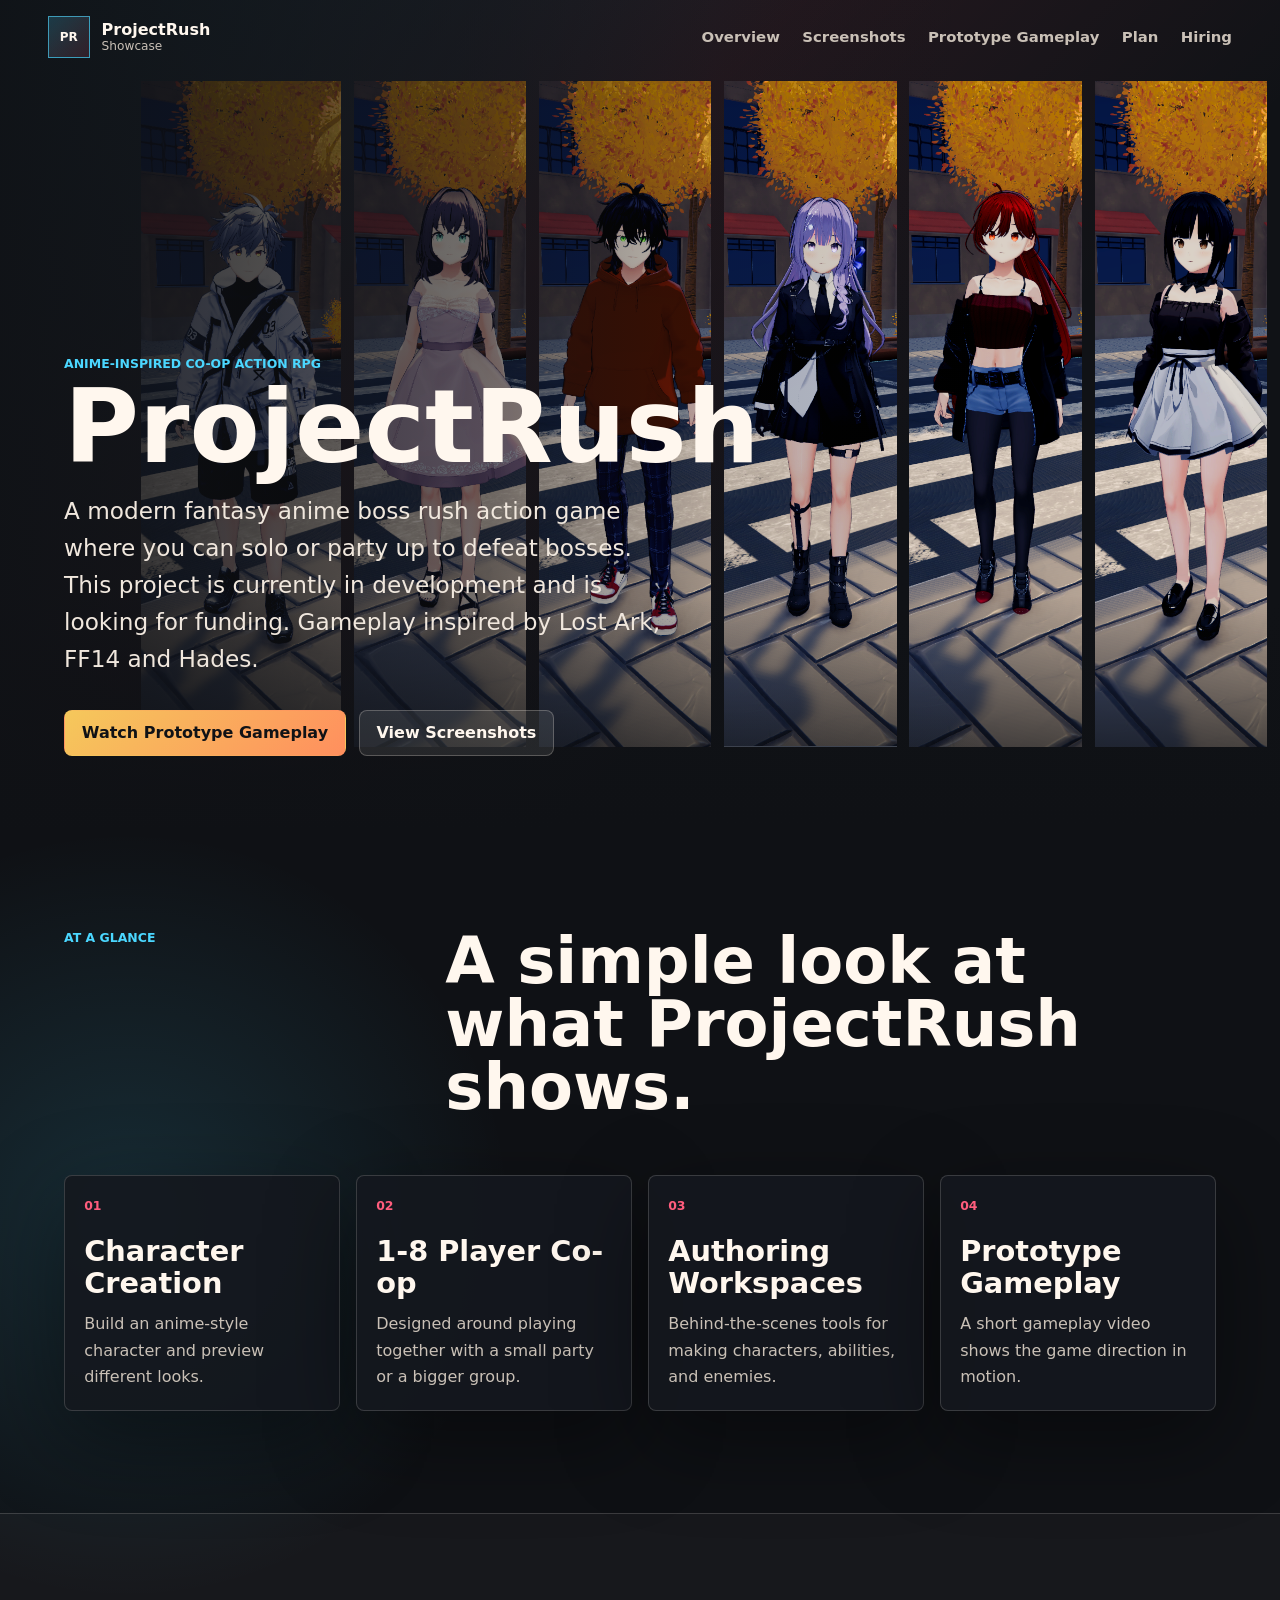
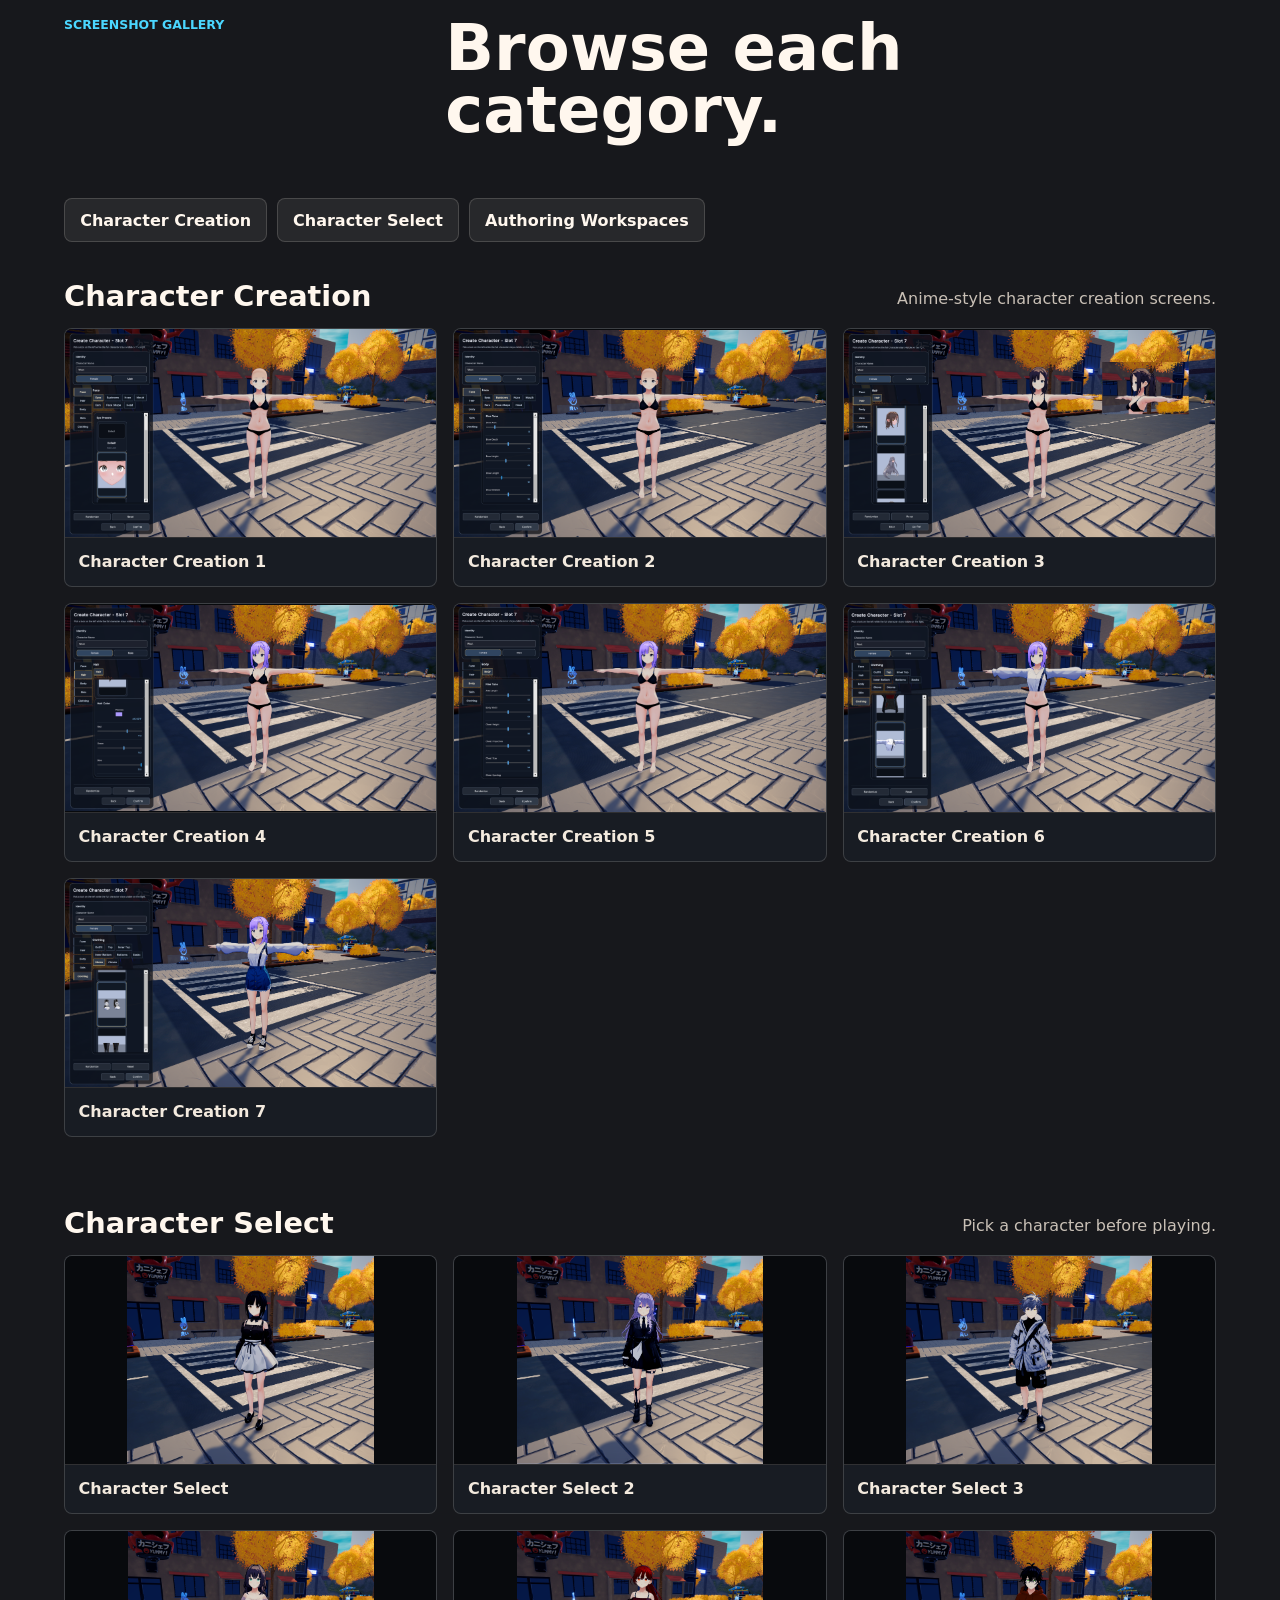
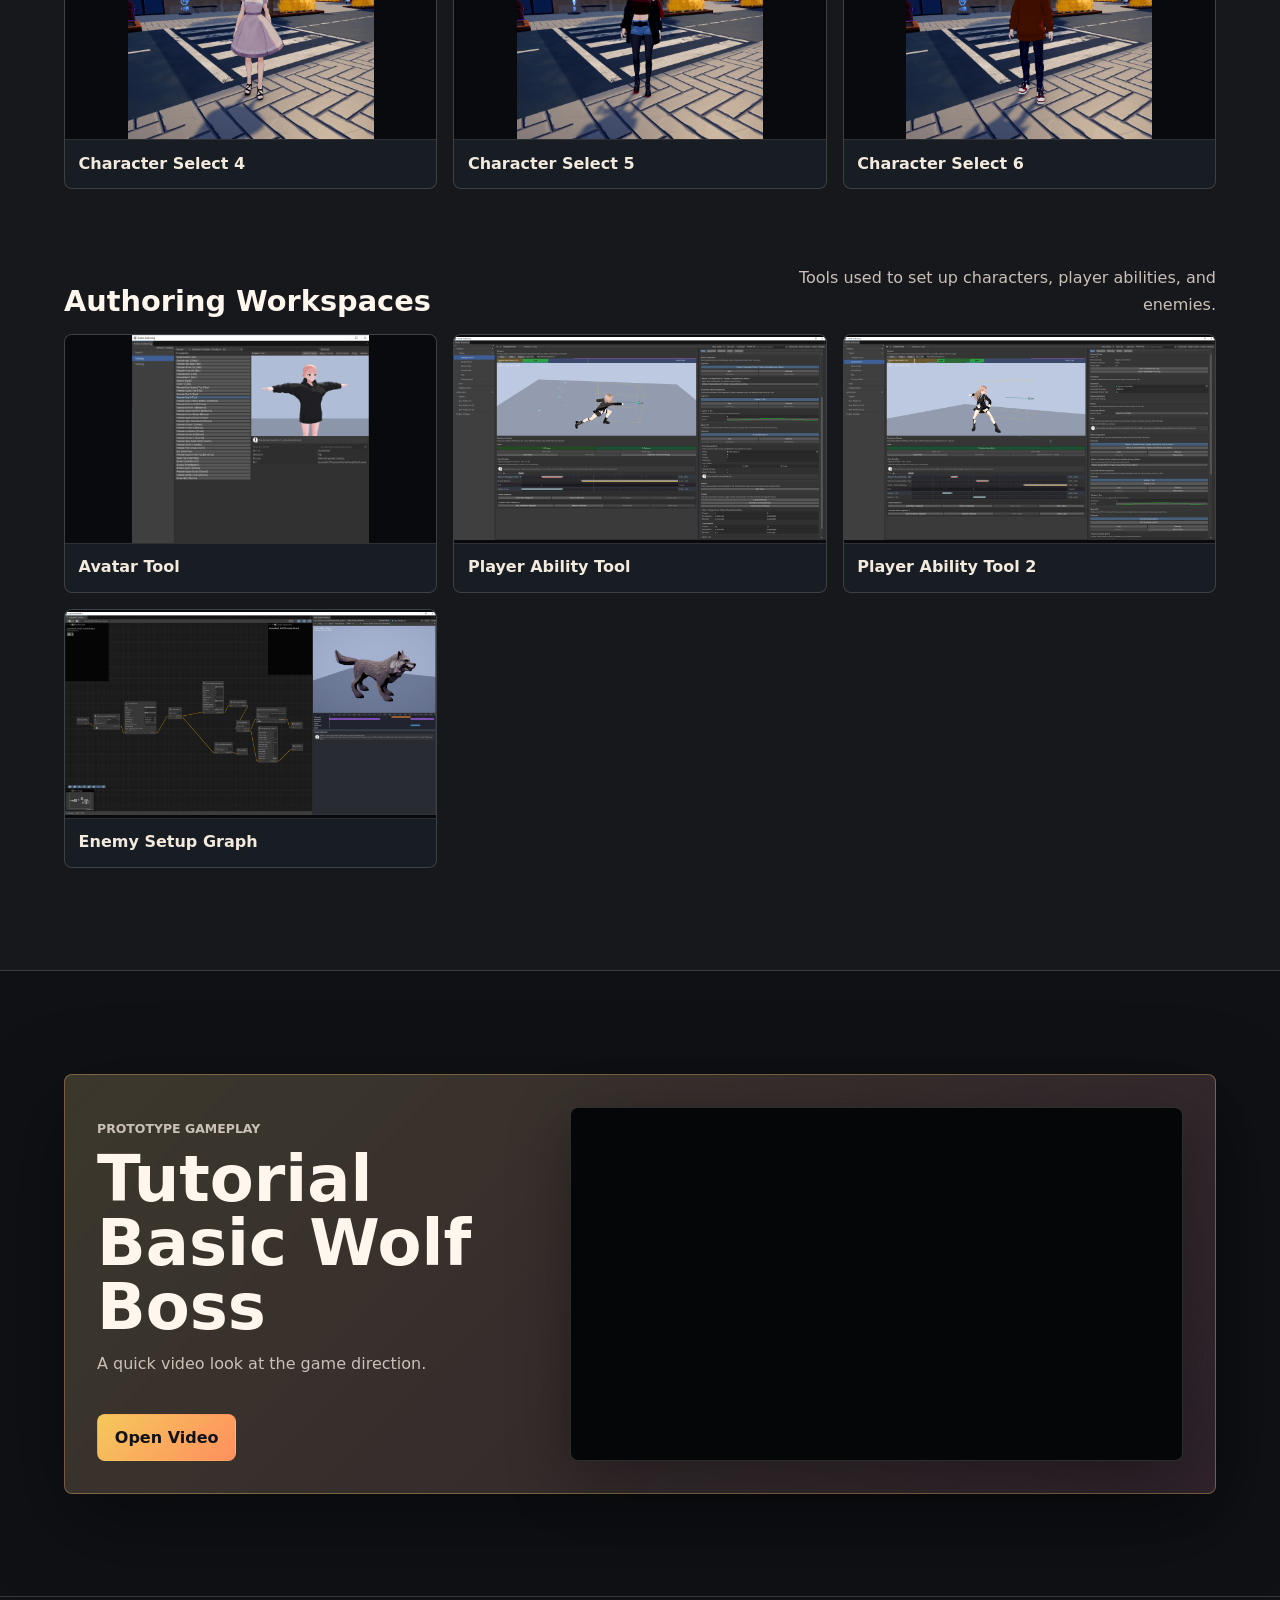
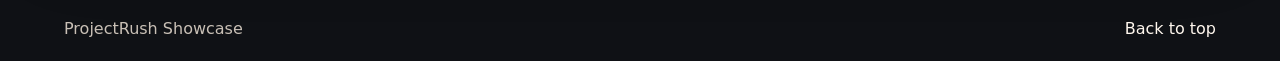
==== index.html @ 8f88a54d "Update index.html" ====
﻿<!doctype html>
<html lang="en">
  <head>
    <meta charset="utf-8">
    <meta name="viewport" content="width=device-width, initial-scale=1">
    <meta
      name="description"
      content="ProjectRush showcase with anime-inspired character creation, co-op play, authoring workspace screenshots, and prototype gameplay."
    >
    <title>ProjectRush Showcase</title>
    <link rel="stylesheet" href="styles.css">
  </head>
  <body>
    <header class="site-header" data-header>
      <a class="brand" href="#top" aria-label="ProjectRush home">
        <span class="brand-mark" aria-hidden="true">PR</span>
        <span>
          <strong>ProjectRush</strong>
          <small>Showcase</small>
        </span>
      </a>

      <nav class="site-nav" aria-label="Main navigation">
        <a href="#overview">Overview</a>
        <a href="#screenshots">Screenshots</a>
        <a href="#demo">Prototype Gameplay</a>
        <a href="plan.html">Plan</a>
        <a href="join.html">Hiring</a>
      </nav>
    </header>

    <main id="top">
      <section class="hero" aria-labelledby="hero-title">
        <div class="hero-lineup" aria-label="ProjectRush character select lineup">
          <img class="hero-character hero-character-primary" src="media/Character_Select1.png" alt="White jacket character">
          <img class="hero-character" src="media/Character_Select3.png" alt="Pink dress character">
          <img class="hero-character" src="media/Character_Select5.png" alt="Character lineup addition">
          <img class="hero-character" src="media/Character_Select0.png" alt="Black outfit character">
          <img class="hero-character" src="media/Character_Select4.png" alt="Red outfit character">
          <img class="hero-character" src="media/Character_Select.png" alt="School uniform character">
        </div>
        <div class="hero-shade" aria-hidden="true"></div>

        <div class="hero-content">
          <p class="eyebrow">Anime-inspired co-op action RPG</p>
          <h1 id="hero-title">ProjectRush</h1>
          <p class="hero-lede">
            A modern fantasy anime boss rush action game where you can solo or party up to defeat bosses. This project is currently in development and is looking for funding. Gameplay inspired by Lost Ark, FF14 and Hades.
          </p>
          <div class="hero-actions" aria-label="Primary actions">
            <a class="button primary" href="https://streamable.com/0mpy2m?src=player-page-share" target="_blank" rel="noreferrer">
              Watch Prototype Gameplay
            </a>
            <a class="button secondary" href="#screenshots">View Screenshots</a>
          </div>
        </div>
      </section>

      <section id="overview" class="overview" aria-labelledby="overview-title">
        <div class="section-heading">
          <p class="eyebrow">At a glance</p>
          <h2 id="overview-title">A simple look at what ProjectRush shows.</h2>
        </div>

        <div class="overview-grid">
          <article>
            <span>01</span>
            <h3>Character Creation</h3>
            <p>Build an anime-style character and preview different looks.</p>
          </article>
          <article>
            <span>02</span>
            <h3>1-8 Player Co-op</h3>
            <p>Designed around playing together with a small party or a bigger group.</p>
          </article>
          <article>
            <span>03</span>
            <h3>Authoring Workspaces</h3>
            <p>Behind-the-scenes tools for making characters, abilities, and enemies.</p>
          </article>
          <article>
            <span>04</span>
            <h3>Prototype Gameplay</h3>
            <p>A short gameplay video shows the game direction in motion.</p>
          </article>
        </div>
      </section>

      <section id="screenshots" class="screenshots" aria-labelledby="screenshots-title">
        <div class="section-heading">
          <p class="eyebrow">Screenshot gallery</p>
          <h2 id="screenshots-title">Browse each category.</h2>
        </div>

        <div class="gallery-jump" aria-label="Screenshot categories">
          <a href="#character-creation">Character Creation</a>
          <a href="#character-select">Character Select</a>
          <a href="#authoring-workspaces">Authoring Workspaces</a>
        </div>

        <section id="character-creation" class="gallery-category" aria-labelledby="character-creation-title">
          <div class="category-heading">
            <h3 id="character-creation-title">Character Creation</h3>
            <p>Anime-style character creation screens.</p>
          </div>
          <div class="image-grid">
            <button class="image-card" type="button" data-lightbox-src="media/Character_Creation1.png" data-lightbox-caption="Character Creation 1">
              <img src="media/Character_Creation1.png" alt="Character creation screenshot 1" loading="lazy">
              <span>Character Creation 1</span>
            </button>
            <button class="image-card" type="button" data-lightbox-src="media/Character_Creation2.png" data-lightbox-caption="Character Creation 2">
              <img src="media/Character_Creation2.png" alt="Character creation screenshot 2" loading="lazy">
              <span>Character Creation 2</span>
            </button>
            <button class="image-card" type="button" data-lightbox-src="media/Character_Creation3.png" data-lightbox-caption="Character Creation 3">
              <img src="media/Character_Creation3.png" alt="Character creation screenshot 3" loading="lazy">
              <span>Character Creation 3</span>
            </button>
            <button class="image-card" type="button" data-lightbox-src="media/Character_Creation4.png" data-lightbox-caption="Character Creation 4">
              <img src="media/Character_Creation4.png" alt="Character creation screenshot 4" loading="lazy">
              <span>Character Creation 4</span>
            </button>
            <button class="image-card" type="button" data-lightbox-src="media/Character_Creation5.png" data-lightbox-caption="Character Creation 5">
              <img src="media/Character_Creation5.png" alt="Character creation screenshot 5" loading="lazy">
              <span>Character Creation 5</span>
            </button>
            <button class="image-card" type="button" data-lightbox-src="media/Character_Creation6.png" data-lightbox-caption="Character Creation 6">
              <img src="media/Character_Creation6.png" alt="Character creation screenshot 6" loading="lazy">
              <span>Character Creation 6</span>
            </button>
            <button class="image-card" type="button" data-lightbox-src="media/Character_Creation7.png" data-lightbox-caption="Character Creation 7">
              <img src="media/Character_Creation7.png" alt="Character creation screenshot 7" loading="lazy">
              <span>Character Creation 7</span>
            </button>
          </div>
        </section>

        <section id="character-select" class="gallery-category" aria-labelledby="character-select-title">
          <div class="category-heading">
            <h3 id="character-select-title">Character Select</h3>
            <p>Pick a character before playing.</p>
          </div>
          <div class="image-grid">
            <button class="image-card" type="button" data-lightbox-src="media/Character_Select.png" data-lightbox-caption="Character Select">
              <img src="media/Character_Select.png" alt="Character select screenshot" loading="lazy">
              <span>Character Select</span>
            </button>
            <button class="image-card" type="button" data-lightbox-src="media/Character_Select0.png" data-lightbox-caption="Character Select 2">
              <img src="media/Character_Select0.png" alt="Second character select screenshot" loading="lazy">
              <span>Character Select 2</span>
            </button>
            <button class="image-card" type="button" data-lightbox-src="media/Character_Select1.png" data-lightbox-caption="Character Select 3">
              <img src="media/Character_Select1.png" alt="Third character select screenshot" loading="lazy">
              <span>Character Select 3</span>
            </button>
            <button class="image-card" type="button" data-lightbox-src="media/Character_Select3.png" data-lightbox-caption="Character Select 4">
              <img src="media/Character_Select3.png" alt="Fourth character select screenshot" loading="lazy">
              <span>Character Select 4</span>
            </button>
            <button class="image-card" type="button" data-lightbox-src="media/Character_Select4.png" data-lightbox-caption="Character Select 5">
              <img src="media/Character_Select4.png" alt="Fifth character select screenshot" loading="lazy">
              <span>Character Select 5</span>
            </button>
            <button class="image-card" type="button" data-lightbox-src="media/Character_Select5.png" data-lightbox-caption="Character Select 6">
              <img src="media/Character_Select5.png" alt="Sixth character select screenshot" loading="lazy">
              <span>Character Select 6</span>
            </button>
          </div>
        </section>

        <section id="authoring-workspaces" class="gallery-category" aria-labelledby="authoring-title">
          <div class="category-heading">
            <h3 id="authoring-title">Authoring Workspaces</h3>
            <p>Tools used to set up characters, player abilities, and enemies.</p>
          </div>
          <div class="image-grid">
            <button class="image-card" type="button" data-lightbox-src="media/Avatar_Authoring.png" data-lightbox-caption="Avatar Tool">
              <img src="media/Avatar_Authoring.png" alt="Avatar tool screenshot" loading="lazy">
              <span>Avatar Tool</span>
            </button>
            <button class="image-card" type="button" data-lightbox-src="media/Player_Ability_Authoring.png" data-lightbox-caption="Player Ability Tool">
              <img src="media/Player_Ability_Authoring.png" alt="Player ability tool screenshot" loading="lazy">
              <span>Player Ability Tool</span>
            </button>
            <button class="image-card" type="button" data-lightbox-src="media/Player_Ability_Authoring1.png" data-lightbox-caption="Player Ability Tool 2">
              <img src="media/Player_Ability_Authoring1.png" alt="Second player ability tool screenshot" loading="lazy">
              <span>Player Ability Tool 2</span>
            </button>
            <button class="image-card" type="button" data-lightbox-src="media/Enemy_Node_Graph.png" data-lightbox-caption="Enemy Setup Graph">
              <img src="media/Enemy_Node_Graph.png" alt="Enemy setup graph screenshot" loading="lazy">
              <span>Enemy Setup Graph</span>
            </button>
          </div>
        </section>
      </section>

      <section id="demo" class="demo" aria-labelledby="demo-title">
        <div class="demo-card">
          <div class="demo-copy">
            <p class="eyebrow">Prototype gameplay</p>
            <h2 id="demo-title">Tutorial Basic Wolf Boss</h2>
            <p>
              A quick video look at the game direction.
            </p>
            <a class="button primary" href="https://streamable.com/0mpy2m?src=player-page-share" target="_blank" rel="noreferrer">
              Open Video
            </a>
          </div>

          <div class="demo-video">
            <iframe
              title="ProjectRush prototype gameplay"
              src="https://streamable.com/e/0mpy2m?src=player-page-share"
              allow="fullscreen; autoplay"
              allowfullscreen
            ></iframe>
          </div>
        </div>
      </section>
    </main>

    <footer class="site-footer">
      <p>ProjectRush Showcase</p>
      <a href="#top">Back to top</a>
    </footer>

    <div class="lightbox" data-lightbox hidden>
      <button class="lightbox-close" type="button" data-lightbox-close aria-label="Close screenshot preview">Close</button>
      <figure>
        <img src="" alt="" data-lightbox-image>
        <figcaption data-lightbox-caption></figcaption>
      </figure>
    </div>

    <script src="script.js"></script>
  </body>
</html>
---- styles.css ----
:root {
  color-scheme: dark;
  --bg: #0f1115;
  --panel: rgba(20, 24, 30, 0.9);
  --panel-solid: #181c23;
  --text: #fff7ee;
  --muted: #c9c0b6;
  --line: rgba(255, 247, 238, 0.16);
  --cyan: #4bd7ff;
  --rose: #ff5d7d;
  --gold: #f5c85b;
  --violet: #9b80ff;
  --ink: #101216;
  --radius: 8px;
  --shadow: 0 28px 90px rgba(0, 0, 0, 0.42);
  font-family:
    Inter, ui-sans-serif, system-ui, -apple-system, BlinkMacSystemFont, "Segoe UI",
    sans-serif;
}

* {
  box-sizing: border-box;
}

html {
  scroll-behavior: smooth;
}

body {
  margin: 0;
  min-width: 320px;
  background:
    radial-gradient(circle at top right, rgba(255, 93, 125, 0.18), transparent 26rem),
    radial-gradient(circle at 10% 25%, rgba(75, 215, 255, 0.14), transparent 24rem),
    var(--bg);
  color: var(--text);
}

img {
  display: block;
  max-width: 100%;
}

a {
  color: inherit;
}

p,
h1,
h2,
h3 {
  margin: 0;
}

button {
  font: inherit;
}

.site-header {
  position: fixed;
  inset: 0 0 auto;
  z-index: 20;
  display: flex;
  align-items: center;
  justify-content: space-between;
  gap: 1rem;
  padding: 1rem clamp(1rem, 4vw, 3rem);
  border-bottom: 1px solid transparent;
  transition:
    background 180ms ease,
    border-color 180ms ease,
    backdrop-filter 180ms ease;
}

.site-header.scrolled {
  border-color: var(--line);
  background: rgba(15, 17, 21, 0.88);
  backdrop-filter: blur(18px);
}

.brand {
  display: inline-flex;
  align-items: center;
  gap: 0.75rem;
  text-decoration: none;
}

.brand-mark {
  display: grid;
  width: 2.6rem;
  height: 2.6rem;
  place-items: center;
  border: 1px solid rgba(75, 215, 255, 0.65);
  background: linear-gradient(135deg, rgba(75, 215, 255, 0.2), rgba(255, 93, 125, 0.14));
  color: var(--text);
  font-size: 0.75rem;
  font-weight: 900;
}

.brand strong,
.brand small {
  display: block;
}

.brand small {
  color: var(--muted);
  font-size: 0.76rem;
}

.site-nav {
  display: flex;
  align-items: center;
  gap: clamp(0.7rem, 2vw, 1.4rem);
}

.site-nav a {
  color: var(--muted);
  font-size: 0.93rem;
  font-weight: 750;
  text-decoration: none;
}

.site-nav a:hover,
.site-nav a:focus-visible {
  color: var(--text);
}

.hero {
  position: relative;
  min-height: 92vh;
  overflow: hidden;
  background:
    linear-gradient(135deg, rgba(75, 215, 255, 0.16), rgba(255, 93, 125, 0.08) 38%, transparent 66%),
    #101216;
}

.hero-lineup {
  position: absolute;
  top: clamp(5rem, 9vh, 6rem);
  right: clamp(0.25rem, 1vw, 1.5rem);
  bottom: clamp(3rem, 9vh, 6rem);
  display: flex;
  width: min(88vw, 124rem);
  align-items: stretch;
  justify-content: center;
  gap: clamp(0.5rem, 1vw, 1.4rem);
  overflow: hidden;
}

.hero-character {
  width: 0;
  min-width: 0;
  flex: 1 1 0%;
  height: 100%;
  object-fit: cover;
  object-position: center bottom;
  transform: translateY(1rem);
  opacity: 0;
  transition:
    opacity 780ms ease,
    transform 780ms cubic-bezier(0.18, 0.8, 0.28, 1);
}

.hero-character-primary {
  flex-grow: 1.16;
}

.hero-character.is-visible {
  opacity: 1;
  transform: translateY(0);
}

@media (min-width: 1500px) {
  .hero-lineup {
    right: clamp(0.5rem, 1.25vw, 2rem);
    width: min(92vw, 140rem);
    gap: clamp(0.8rem, 1.4vw, 2rem);
  }
}

@media (prefers-reduced-motion: reduce) {
  .hero-character {
    opacity: 1;
    transform: none;
    transition: none;
  }
}

.hero-shade {
  position: absolute;
  inset: 0;
  background:
    linear-gradient(90deg, rgba(15, 17, 21, 0.92), rgba(15, 17, 21, 0.5) 38%, rgba(15, 17, 21, 0.1) 56%, rgba(15, 17, 21, 0) 78%),
    linear-gradient(0deg, var(--bg), transparent 28%);
}

.hero-content {
  position: relative;
  z-index: 1;
  display: grid;
  min-height: 92vh;
  align-content: end;
  max-width: 920px;
  padding: 8rem clamp(1rem, 5vw, 4.5rem) clamp(3rem, 8vh, 5rem);
}

.eyebrow {
  color: var(--cyan);
  font-size: 0.78rem;
  font-weight: 900;
  letter-spacing: 0;
  text-transform: uppercase;
}

h1 {
  max-width: 8ch;
  margin-top: 0.7rem;
  font-size: clamp(4rem, 8vw, 7rem);
  line-height: 0.88;
}

.hero-lede {
  max-width: 620px;
  margin-top: 1.25rem;
  color: #f0e7dd;
  font-size: clamp(1.08rem, 2vw, 1.45rem);
  line-height: 1.6;
}

.hero-actions {
  display: flex;
  flex-wrap: wrap;
  gap: 0.8rem;
  margin-top: 2rem;
}

.button {
  display: inline-flex;
  min-height: 2.9rem;
  align-items: center;
  justify-content: center;
  border: 1px solid transparent;
  border-radius: var(--radius);
  padding: 0.76rem 1.05rem;
  font-weight: 900;
  text-decoration: none;
}

.button.primary {
  background: linear-gradient(135deg, var(--gold), #ff8f5e);
  color: var(--ink);
}

.button.secondary {
  border-color: rgba(255, 247, 238, 0.24);
  background: rgba(255, 247, 238, 0.09);
  color: var(--text);
}

.overview,
.screenshots,
.demo {
  padding: clamp(4rem, 8vw, 7rem) clamp(1rem, 5vw, 4.5rem);
}

.section-heading {
  display: grid;
  max-width: 1180px;
  grid-template-columns: minmax(220px, 0.35fr) minmax(320px, 0.85fr);
  gap: clamp(1rem, 5vw, 4rem);
  margin: 0 auto clamp(1.8rem, 5vw, 3.5rem);
}

.section-heading h2 {
  max-width: 780px;
  font-size: clamp(2rem, 5vw, 4.5rem);
  line-height: 0.98;
}

.overview-grid {
  display: grid;
  max-width: 1180px;
  grid-template-columns: repeat(4, minmax(0, 1fr));
  gap: 1rem;
  margin: 0 auto;
}

.overview-grid article {
  min-height: 14rem;
  border: 1px solid var(--line);
  border-radius: var(--radius);
  background: var(--panel);
  padding: 1.2rem;
  box-shadow: var(--shadow);
}

.overview-grid span {
  color: var(--rose);
  font-size: 0.78rem;
  font-weight: 900;
}

.overview-grid h3,
.category-heading h3 {
  margin-top: 1.4rem;
  font-size: clamp(1.35rem, 2.4vw, 1.8rem);
  line-height: 1.1;
}

.overview-grid p,
.category-heading p,
.demo-card p {
  margin-top: 0.75rem;
  color: var(--muted);
  line-height: 1.65;
}

.screenshots {
  border-top: 1px solid var(--line);
  border-bottom: 1px solid var(--line);
  background: rgba(255, 247, 238, 0.03);
}

.gallery-jump {
  display: flex;
  max-width: 1180px;
  flex-wrap: wrap;
  gap: 0.6rem;
  margin: 0 auto 2rem;
}

.gallery-jump a {
  border: 1px solid var(--line);
  border-radius: var(--radius);
  background: rgba(255, 247, 238, 0.07);
  padding: 0.72rem 0.95rem;
  color: var(--text);
  font-weight: 850;
  text-decoration: none;
}

.gallery-jump a:hover,
.gallery-jump a:focus-visible {
  border-color: rgba(75, 215, 255, 0.65);
  color: var(--cyan);
}

.gallery-category {
  max-width: 1180px;
  margin: 0 auto clamp(2rem, 5vw, 4rem);
}

.gallery-category:last-child {
  margin-bottom: 0;
}

.category-heading {
  display: flex;
  align-items: end;
  justify-content: space-between;
  gap: 1rem;
  margin-bottom: 1rem;
}

.category-heading h3 {
  margin-top: 0;
}

.category-heading p {
  max-width: 440px;
  text-align: right;
}

.image-grid {
  display: grid;
  grid-template-columns: repeat(3, minmax(0, 1fr));
  gap: 1rem;
}

.image-grid.two-up {
  grid-template-columns: repeat(2, minmax(0, 1fr));
}

.image-card {
  overflow: hidden;
  border: 1px solid var(--line);
  border-radius: var(--radius);
  background: var(--panel-solid);
  color: var(--text);
  cursor: pointer;
  padding: 0;
  text-align: left;
  transition:
    border-color 160ms ease,
    transform 160ms ease;
}

.image-card:hover,
.image-card:focus-visible {
  border-color: rgba(245, 200, 91, 0.72);
  transform: translateY(-2px);
}

.image-card img {
  width: 100%;
  aspect-ratio: 16 / 9;
  object-fit: contain;
  background: #080a0d;
  border-bottom: 1px solid var(--line);
}

.image-card span {
  display: block;
  min-height: 3rem;
  padding: 0.85rem;
  color: #f3eade;
  font-weight: 850;
}

.demo-card {
  display: grid;
  max-width: 1180px;
  grid-template-columns: minmax(260px, 0.72fr) minmax(320px, 1fr);
  align-items: stretch;
  gap: clamp(1rem, 4vw, 2rem);
  margin: 0 auto;
  border: 1px solid rgba(245, 200, 91, 0.34);
  border-radius: var(--radius);
  background:
    linear-gradient(135deg, rgba(245, 200, 91, 0.16), rgba(255, 93, 125, 0.1)),
    var(--panel-solid);
  padding: clamp(1.2rem, 4vw, 2rem);
  box-shadow: var(--shadow);
}

.demo-copy {
  display: flex;
  flex-direction: column;
  align-items: flex-start;
}

.demo-card h2 {
  margin-top: 0.5rem;
  font-size: clamp(2rem, 5vw, 4rem);
  line-height: 1;
}

.demo-card .button {
  margin-top: auto;
}

.demo-video {
  overflow: hidden;
  border: 1px solid var(--line);
  border-radius: var(--radius);
  background: #050608;
  box-shadow: 0 18px 60px rgba(0, 0, 0, 0.34);
}

.demo-video iframe {
  display: block;
  width: 100%;
  height: 100%;
  min-height: 22rem;
  border: 0;
  aspect-ratio: 16 / 9;
}

.site-footer {
  display: flex;
  justify-content: space-between;
  gap: 1rem;
  padding: 1.4rem clamp(1rem, 5vw, 4.5rem);
  border-top: 1px solid var(--line);
  color: var(--muted);
}

.site-footer a {
  color: var(--text);
  text-decoration: none;
}

.lightbox {
  position: fixed;
  inset: 0;
  z-index: 40;
  display: grid;
  place-items: center;
  padding: clamp(1rem, 3vw, 2rem);
  background: rgba(4, 6, 8, 0.9);
}

.lightbox[hidden] {
  display: none;
}

.lightbox figure {
  width: min(100%, 1200px);
  margin: 0;
}

.lightbox img {
  width: 100%;
  max-height: 82vh;
  object-fit: contain;
  background: #050608;
  border: 1px solid var(--line);
  border-radius: var(--radius);
}

.lightbox figcaption {
  margin-top: 0.75rem;
  color: var(--text);
  font-weight: 850;
}

.lightbox-close {
  position: fixed;
  top: 1rem;
  right: 1rem;
  border: 1px solid var(--line);
  border-radius: var(--radius);
  background: rgba(255, 247, 238, 0.1);
  color: var(--text);
  cursor: pointer;
  padding: 0.7rem 0.9rem;
  font-weight: 850;
}

@media (max-width: 1020px) {
  .section-heading,
  .overview-grid,
  .image-grid,
  .image-grid.two-up {
    grid-template-columns: 1fr 1fr;
  }

  .overview-grid article {
    min-height: 12rem;
  }

  .demo-card {
    grid-template-columns: 1fr;
  }

  .demo-card .button {
    margin-top: 1.2rem;
  }
}

@media (max-width: 1100px) {
  .hero-content {
    max-width: 560px;
  }

  .hero-lede {
    max-width: 520px;
  }

  h1 {
    font-size: clamp(4rem, 7.4vw, 5.6rem);
  }
}

@media (max-width: 720px) {
  .site-header {
    position: sticky;
    flex-direction: column;
    align-items: flex-start;
    background: rgba(15, 17, 21, 0.92);
    backdrop-filter: blur(18px);
  }

  .site-nav {
    width: 100%;
    overflow-x: auto;
    padding-bottom: 0.2rem;
  }

  .hero,
  .hero-content {
    min-height: auto;
  }

  .hero-content {
    padding-top: 6rem;
  }

  .hero-shade {
    background:
      linear-gradient(0deg, var(--bg), rgba(15, 17, 21, 0.32)),
      linear-gradient(90deg, rgba(15, 17, 21, 0.6), rgba(15, 17, 21, 0.1));
  }

  .hero-lineup {
    top: 5.25rem;
    right: 0;
    bottom: auto;
    display: grid;
    grid-template-columns: repeat(6, minmax(7rem, 1fr));
    gap: 0.3rem;
    width: 100%;
    height: 19rem;
    opacity: 0.85;
    overflow-x: hidden;
  }

  .hero-character {
    width: 100%;
  }

  h1 {
    font-size: clamp(3rem, 13.5vw, 4rem);
  }

  .section-heading,
  .overview-grid,
  .image-grid,
  .image-grid.two-up {
    grid-template-columns: 1fr;
  }

  .category-heading,
  .site-footer {
    align-items: flex-start;
    flex-direction: column;
  }

  .category-heading p {
    text-align: left;
  }
}

@media (prefers-reduced-motion: reduce) {
  *,
  *::before,
  *::after {
    scroll-behavior: auto !important;
    transition-duration: 0.01ms !important;
    animation-duration: 0.01ms !important;
    animation-iteration-count: 1 !important;
  }
}
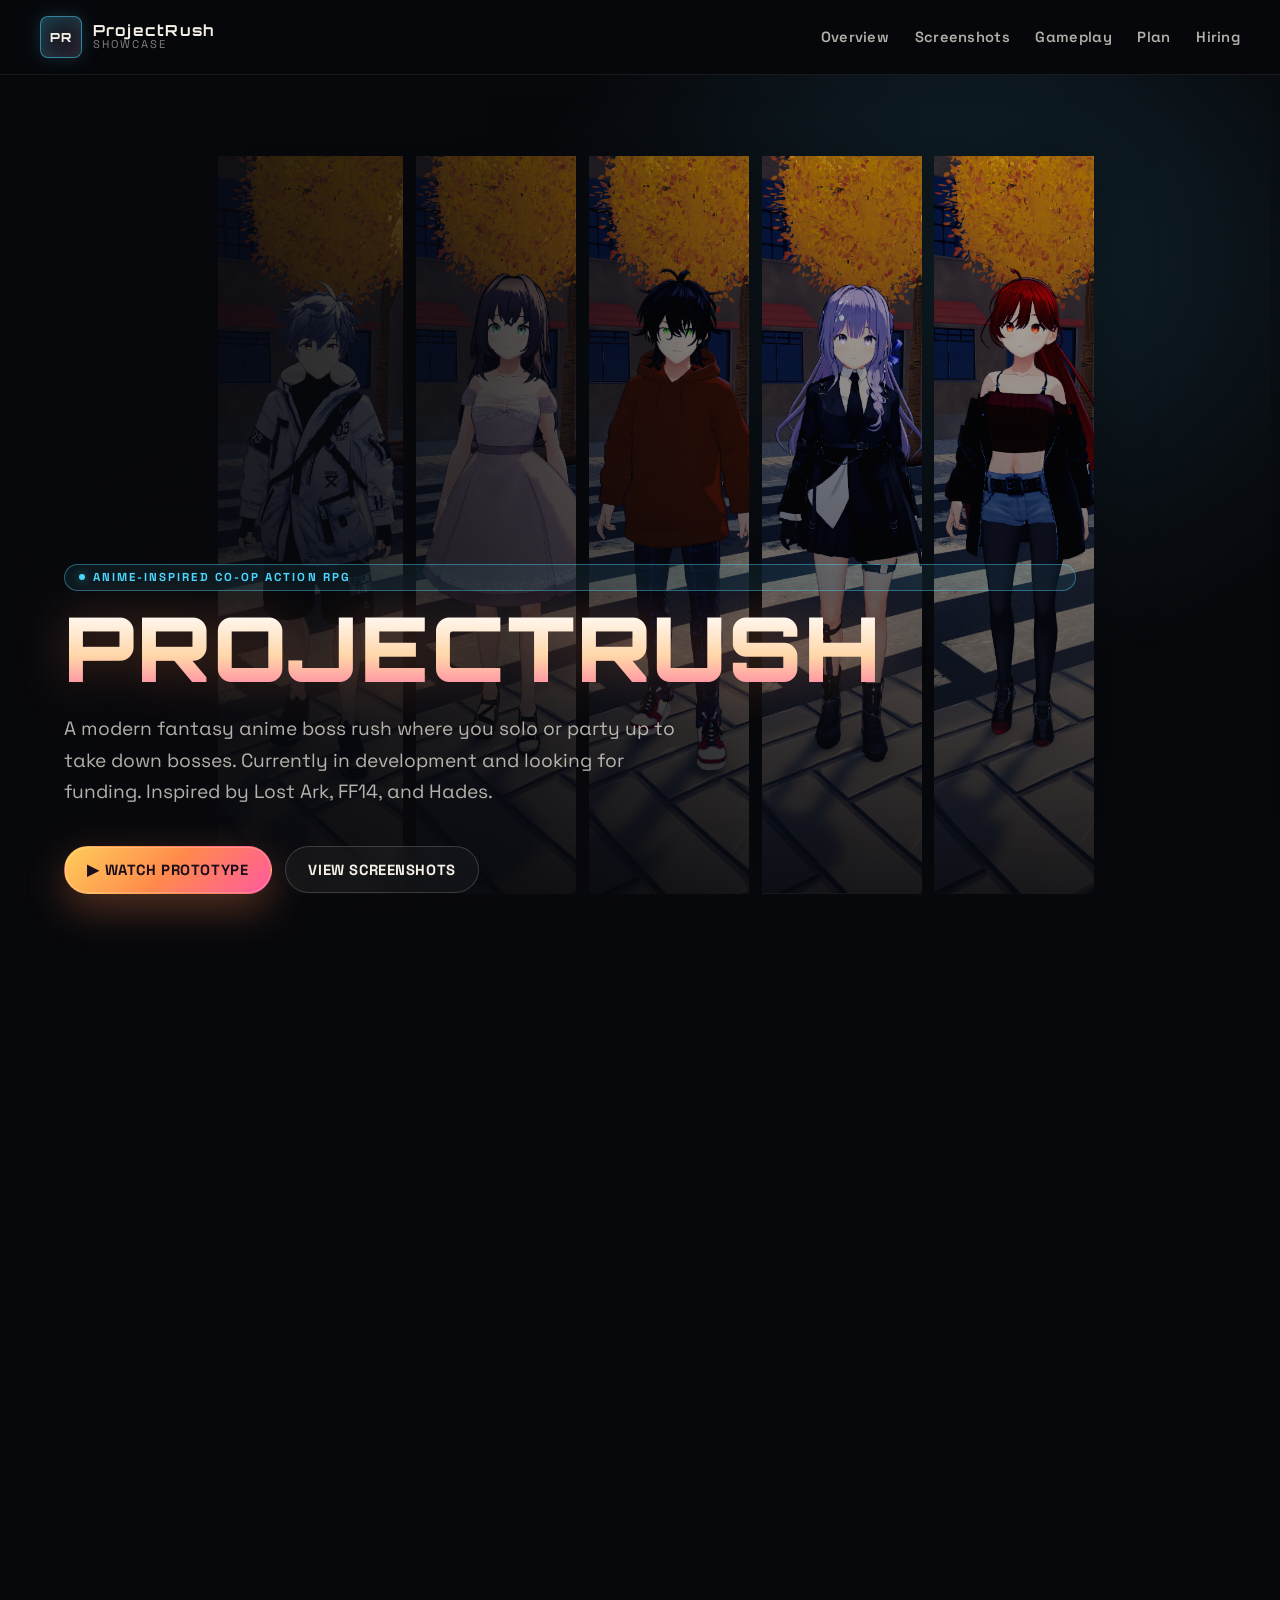
==== commit be9f8620: "aaa" ====
--- a/index.html
+++ b/index.html
@@ -1,240 +1,205 @@
-﻿<!doctype html>
+<!doctype html>
 <html lang="en">
   <head>
     <meta charset="utf-8">
     <meta name="viewport" content="width=device-width, initial-scale=1">
     <meta
       name="description"
-      content="ProjectRush showcase with anime-inspired character creation, co-op play, authoring workspace screenshots, and prototype gameplay."
+      content="ProjectRush — anime-inspired co-op boss rush. Character creation, authoring workspaces, prototype gameplay."
     >
-    <title>ProjectRush Showcase</title>
+    <title>ProjectRush · Showcase</title>
+    <link rel="preconnect" href="https://fonts.googleapis.com">
+    <link rel="preconnect" href="https://fonts.gstatic.com" crossorigin>
+    <link href="https://fonts.googleapis.com/css2?family=Orbitron:wght@500;700;800;900&family=Space+Grotesk:wght@400;500;600;700&display=swap" rel="stylesheet">
     <link rel="stylesheet" href="styles.css">
   </head>
   <body>
-    <header class="site-header" data-header>
-      <a class="brand" href="#top" aria-label="ProjectRush home">
-        <span class="brand-mark" aria-hidden="true">PR</span>
-        <span>
-          <strong>ProjectRush</strong>
-          <small>Showcase</small>
-        </span>
-      </a>
-
-      <nav class="site-nav" aria-label="Main navigation">
-        <a href="#overview">Overview</a>
-        <a href="#screenshots">Screenshots</a>
-        <a href="#demo">Prototype Gameplay</a>
-        <a href="plan.html">Plan</a>
-        <a href="join.html">Hiring</a>
-      </nav>
+    <header class="nav">
+      <div class="nav-inner">
+        <a class="brand" href="#top" aria-label="ProjectRush home">
+          <span class="brand-mark" aria-hidden="true">PR</span>
+          <span class="brand-name">
+            <strong>ProjectRush</strong>
+            <small>Showcase</small>
+          </span>
+        </a>
+
+        <nav class="nav-links" aria-label="Main navigation">
+          <a class="nav-link" href="#overview">Overview</a>
+          <a class="nav-link" href="#screenshots">Screenshots</a>
+          <a class="nav-link" href="#demo">Gameplay</a>
+          <a class="nav-link" href="plan.html">Plan</a>
+          <a class="nav-link" href="join.html">Hiring</a>
+        </nav>
+      </div>
     </header>
 
     <main id="top">
       <section class="hero" aria-labelledby="hero-title">
+        <div class="vanta-bg" data-vanta="net"></div>
+        <div class="hero-overlay" aria-hidden="true"></div>
+
         <div class="hero-lineup" aria-label="ProjectRush character select lineup">
-          <img class="hero-character hero-character-primary" src="media/Character_Select1.png" alt="White jacket character">
-          <img class="hero-character" src="media/Character_Select3.png" alt="Pink dress character">
-          <img class="hero-character" src="media/Character_Select5.png" alt="Character lineup addition">
-          <img class="hero-character" src="media/Character_Select0.png" alt="Black outfit character">
-          <img class="hero-character" src="media/Character_Select4.png" alt="Red outfit character">
-          <img class="hero-character" src="media/Character_Select.png" alt="School uniform character">
-        </div>
-        <div class="hero-shade" aria-hidden="true"></div>
+          <img class="hero-character is-primary" src="media/Character_Select1.png" alt="White jacket character" fetchpriority="high" decoding="async">
+          <img class="hero-character" src="media/Character_Select3.png" alt="Pink dress character" decoding="async" fetchpriority="low">
+          <img class="hero-character" src="media/Character_Select5.png" alt="Character lineup addition" decoding="async" fetchpriority="low">
+          <img class="hero-character" src="media/Character_Select0.png" alt="Black outfit character" decoding="async" fetchpriority="low">
+          <img class="hero-character" src="media/Character_Select4.png" alt="Red outfit character" decoding="async" fetchpriority="low">
+          <img class="hero-character" src="media/Character_Select.png" alt="School uniform character" decoding="async" fetchpriority="low">
+        </div>
 
         <div class="hero-content">
-          <p class="eyebrow">Anime-inspired co-op action RPG</p>
-          <h1 id="hero-title">ProjectRush</h1>
+          <span class="eyebrow">Anime-inspired co-op action RPG</span>
+          <h1 id="hero-title" class="hero-title">ProjectRush</h1>
           <p class="hero-lede">
-            A modern fantasy anime boss rush action game where you can solo or party up to defeat bosses. This project is currently in development and is looking for funding. Gameplay inspired by Lost Ark, FF14 and Hades.
+            A modern fantasy anime boss rush where you solo or party up to take down bosses. Currently in development and looking for funding. Inspired by Lost Ark, FF14, and Hades.
           </p>
-          <div class="hero-actions" aria-label="Primary actions">
-            <a class="button primary" href="https://streamable.com/0mpy2m?src=player-page-share" target="_blank" rel="noreferrer">
-              Watch Prototype Gameplay
+          <div class="hero-actions">
+            <a class="btn btn-primary" href="https://streamable.com/0mpy2m?src=player-page-share" target="_blank" rel="noreferrer">
+              ▶ Watch Prototype
             </a>
-            <a class="button secondary" href="#screenshots">View Screenshots</a>
-          </div>
-        </div>
-      </section>
-
-      <section id="overview" class="overview" aria-labelledby="overview-title">
-        <div class="section-heading">
-          <p class="eyebrow">At a glance</p>
-          <h2 id="overview-title">A simple look at what ProjectRush shows.</h2>
-        </div>
-
-        <div class="overview-grid">
-          <article>
-            <span>01</span>
-            <h3>Character Creation</h3>
-            <p>Build an anime-style character and preview different looks.</p>
-          </article>
-          <article>
-            <span>02</span>
-            <h3>1-8 Player Co-op</h3>
-            <p>Designed around playing together with a small party or a bigger group.</p>
-          </article>
-          <article>
-            <span>03</span>
-            <h3>Authoring Workspaces</h3>
-            <p>Behind-the-scenes tools for making characters, abilities, and enemies.</p>
-          </article>
-          <article>
-            <span>04</span>
-            <h3>Prototype Gameplay</h3>
-            <p>A short gameplay video shows the game direction in motion.</p>
-          </article>
-        </div>
-      </section>
-
-      <section id="screenshots" class="screenshots" aria-labelledby="screenshots-title">
-        <div class="section-heading">
-          <p class="eyebrow">Screenshot gallery</p>
-          <h2 id="screenshots-title">Browse each category.</h2>
-        </div>
-
-        <div class="gallery-jump" aria-label="Screenshot categories">
-          <a href="#character-creation">Character Creation</a>
-          <a href="#character-select">Character Select</a>
-          <a href="#authoring-workspaces">Authoring Workspaces</a>
-        </div>
-
-        <section id="character-creation" class="gallery-category" aria-labelledby="character-creation-title">
-          <div class="category-heading">
-            <h3 id="character-creation-title">Character Creation</h3>
-            <p>Anime-style character creation screens.</p>
-          </div>
-          <div class="image-grid">
-            <button class="image-card" type="button" data-lightbox-src="media/Character_Creation1.png" data-lightbox-caption="Character Creation 1">
-              <img src="media/Character_Creation1.png" alt="Character creation screenshot 1" loading="lazy">
-              <span>Character Creation 1</span>
-            </button>
-            <button class="image-card" type="button" data-lightbox-src="media/Character_Creation2.png" data-lightbox-caption="Character Creation 2">
-              <img src="media/Character_Creation2.png" alt="Character creation screenshot 2" loading="lazy">
-              <span>Character Creation 2</span>
-            </button>
-            <button class="image-card" type="button" data-lightbox-src="media/Character_Creation3.png" data-lightbox-caption="Character Creation 3">
-              <img src="media/Character_Creation3.png" alt="Character creation screenshot 3" loading="lazy">
-              <span>Character Creation 3</span>
-            </button>
-            <button class="image-card" type="button" data-lightbox-src="media/Character_Creation4.png" data-lightbox-caption="Character Creation 4">
-              <img src="media/Character_Creation4.png" alt="Character creation screenshot 4" loading="lazy">
-              <span>Character Creation 4</span>
-            </button>
-            <button class="image-card" type="button" data-lightbox-src="media/Character_Creation5.png" data-lightbox-caption="Character Creation 5">
-              <img src="media/Character_Creation5.png" alt="Character creation screenshot 5" loading="lazy">
-              <span>Character Creation 5</span>
-            </button>
-            <button class="image-card" type="button" data-lightbox-src="media/Character_Creation6.png" data-lightbox-caption="Character Creation 6">
-              <img src="media/Character_Creation6.png" alt="Character creation screenshot 6" loading="lazy">
-              <span>Character Creation 6</span>
-            </button>
-            <button class="image-card" type="button" data-lightbox-src="media/Character_Creation7.png" data-lightbox-caption="Character Creation 7">
-              <img src="media/Character_Creation7.png" alt="Character creation screenshot 7" loading="lazy">
-              <span>Character Creation 7</span>
-            </button>
-          </div>
-        </section>
-
-        <section id="character-select" class="gallery-category" aria-labelledby="character-select-title">
-          <div class="category-heading">
-            <h3 id="character-select-title">Character Select</h3>
-            <p>Pick a character before playing.</p>
-          </div>
-          <div class="image-grid">
-            <button class="image-card" type="button" data-lightbox-src="media/Character_Select.png" data-lightbox-caption="Character Select">
-              <img src="media/Character_Select.png" alt="Character select screenshot" loading="lazy">
-              <span>Character Select</span>
-            </button>
-            <button class="image-card" type="button" data-lightbox-src="media/Character_Select0.png" data-lightbox-caption="Character Select 2">
-              <img src="media/Character_Select0.png" alt="Second character select screenshot" loading="lazy">
-              <span>Character Select 2</span>
-            </button>
-            <button class="image-card" type="button" data-lightbox-src="media/Character_Select1.png" data-lightbox-caption="Character Select 3">
-              <img src="media/Character_Select1.png" alt="Third character select screenshot" loading="lazy">
-              <span>Character Select 3</span>
-            </button>
-            <button class="image-card" type="button" data-lightbox-src="media/Character_Select3.png" data-lightbox-caption="Character Select 4">
-              <img src="media/Character_Select3.png" alt="Fourth character select screenshot" loading="lazy">
-              <span>Character Select 4</span>
-            </button>
-            <button class="image-card" type="button" data-lightbox-src="media/Character_Select4.png" data-lightbox-caption="Character Select 5">
-              <img src="media/Character_Select4.png" alt="Fifth character select screenshot" loading="lazy">
-              <span>Character Select 5</span>
-            </button>
-            <button class="image-card" type="button" data-lightbox-src="media/Character_Select5.png" data-lightbox-caption="Character Select 6">
-              <img src="media/Character_Select5.png" alt="Sixth character select screenshot" loading="lazy">
-              <span>Character Select 6</span>
-            </button>
-          </div>
-        </section>
-
-        <section id="authoring-workspaces" class="gallery-category" aria-labelledby="authoring-title">
-          <div class="category-heading">
-            <h3 id="authoring-title">Authoring Workspaces</h3>
-            <p>Tools used to set up characters, player abilities, and enemies.</p>
-          </div>
-          <div class="image-grid">
-            <button class="image-card" type="button" data-lightbox-src="media/Avatar_Authoring.png" data-lightbox-caption="Avatar Tool">
-              <img src="media/Avatar_Authoring.png" alt="Avatar tool screenshot" loading="lazy">
-              <span>Avatar Tool</span>
-            </button>
-            <button class="image-card" type="button" data-lightbox-src="media/Player_Ability_Authoring.png" data-lightbox-caption="Player Ability Tool">
-              <img src="media/Player_Ability_Authoring.png" alt="Player ability tool screenshot" loading="lazy">
-              <span>Player Ability Tool</span>
-            </button>
-            <button class="image-card" type="button" data-lightbox-src="media/Player_Ability_Authoring1.png" data-lightbox-caption="Player Ability Tool 2">
-              <img src="media/Player_Ability_Authoring1.png" alt="Second player ability tool screenshot" loading="lazy">
-              <span>Player Ability Tool 2</span>
-            </button>
-            <button class="image-card" type="button" data-lightbox-src="media/Enemy_Node_Graph.png" data-lightbox-caption="Enemy Setup Graph">
-              <img src="media/Enemy_Node_Graph.png" alt="Enemy setup graph screenshot" loading="lazy">
-              <span>Enemy Setup Graph</span>
-            </button>
-          </div>
-        </section>
-      </section>
-
-      <section id="demo" class="demo" aria-labelledby="demo-title">
-        <div class="demo-card">
-          <div class="demo-copy">
-            <p class="eyebrow">Prototype gameplay</p>
-            <h2 id="demo-title">Tutorial Basic Wolf Boss</h2>
-            <p>
-              A quick video look at the game direction.
-            </p>
-            <a class="button primary" href="https://streamable.com/0mpy2m?src=player-page-share" target="_blank" rel="noreferrer">
-              Open Video
-            </a>
-          </div>
-
-          <div class="demo-video">
-            <iframe
-              title="ProjectRush prototype gameplay"
-              src="https://streamable.com/e/0mpy2m?src=player-page-share"
-              allow="fullscreen; autoplay"
-              allowfullscreen
-            ></iframe>
+            <a class="btn btn-ghost" href="#screenshots">View Screenshots</a>
+          </div>
+        </div>
+      </section>
+
+      <section id="overview" class="section section-bg" aria-labelledby="overview-title">
+        <div class="section-inner">
+          <div class="section-heading">
+            <div class="section-eyebrow-stack" data-reveal>
+              <span class="eyebrow">At a glance</span>
+            </div>
+            <h2 id="overview-title" class="section-title" data-reveal>A simple look at what ProjectRush shows.</h2>
+          </div>
+
+          <div class="grid-4">
+            <article class="glass" data-reveal style="--reveal-delay: 0ms;">
+              <div class="glass-body">
+                <span class="tile-num">01</span>
+                <h3 class="tile-title">Character Creation</h3>
+                <p class="tile-text">Build an anime-style character and preview different looks.</p>
+              </div>
+            </article>
+            <article class="glass" data-reveal style="--reveal-delay: 80ms;">
+              <div class="glass-body">
+                <span class="tile-num">02</span>
+                <h3 class="tile-title">1–8 Player Co-op</h3>
+                <p class="tile-text">Designed around playing together with a small party or a bigger group.</p>
+              </div>
+            </article>
+            <article class="glass" data-reveal style="--reveal-delay: 160ms;">
+              <div class="glass-body">
+                <span class="tile-num">03</span>
+                <h3 class="tile-title">Authoring Workspaces</h3>
+                <p class="tile-text">Behind-the-scenes tools for making characters, abilities, and enemies.</p>
+              </div>
+            </article>
+            <article class="glass" data-reveal style="--reveal-delay: 240ms;">
+              <div class="glass-body">
+                <span class="tile-num">04</span>
+                <h3 class="tile-title">Prototype Gameplay</h3>
+                <p class="tile-text">A short gameplay video shows the game direction in motion.</p>
+              </div>
+            </article>
+          </div>
+        </div>
+      </section>
+
+      <section id="screenshots" class="section section-bg" aria-labelledby="screenshots-title">
+        <div class="section-inner">
+          <div class="section-heading">
+            <div class="section-eyebrow-stack" data-reveal>
+              <span class="eyebrow">Screenshot gallery</span>
+            </div>
+            <h2 id="screenshots-title" class="section-title" data-reveal>Browse each category.</h2>
+          </div>
+
+          <div data-reveal>
+            <ul class="tabs" role="tablist" aria-label="Screenshot categories">
+              <li><button class="tab" type="button" role="tab" aria-selected="true" aria-controls="panel-cc" data-tab="cc">Character Creation</button></li>
+              <li><button class="tab" type="button" role="tab" aria-selected="false" aria-controls="panel-cs" data-tab="cs">Character Select</button></li>
+              <li><button class="tab" type="button" role="tab" aria-selected="false" aria-controls="panel-aw" data-tab="aw">Authoring Workspaces</button></li>
+            </ul>
+
+            <div id="panel-cc" class="tab-panel is-active" role="tabpanel">
+              <div class="grid-3">
+                <a class="shot" href="media/Character_Creation1.png" data-lightbox-caption="Character Creation 1"><img class="shot-img" src="media/Character_Creation1.png" alt="Character creation 1" loading="lazy"><span class="shot-cap">Character Creation 1</span></a>
+                <a class="shot" href="media/Character_Creation2.png" data-lightbox-caption="Character Creation 2"><img class="shot-img" src="media/Character_Creation2.png" alt="Character creation 2" loading="lazy"><span class="shot-cap">Character Creation 2</span></a>
+                <a class="shot" href="media/Character_Creation3.png" data-lightbox-caption="Character Creation 3"><img class="shot-img" src="media/Character_Creation3.png" alt="Character creation 3" loading="lazy"><span class="shot-cap">Character Creation 3</span></a>
+                <a class="shot" href="media/Character_Creation4.png" data-lightbox-caption="Character Creation 4"><img class="shot-img" src="media/Character_Creation4.png" alt="Character creation 4" loading="lazy"><span class="shot-cap">Character Creation 4</span></a>
+                <a class="shot" href="media/Character_Creation5.png" data-lightbox-caption="Character Creation 5"><img class="shot-img" src="media/Character_Creation5.png" alt="Character creation 5" loading="lazy"><span class="shot-cap">Character Creation 5</span></a>
+                <a class="shot" href="media/Character_Creation6.png" data-lightbox-caption="Character Creation 6"><img class="shot-img" src="media/Character_Creation6.png" alt="Character creation 6" loading="lazy"><span class="shot-cap">Character Creation 6</span></a>
+                <a class="shot" href="media/Character_Creation7.png" data-lightbox-caption="Character Creation 7"><img class="shot-img" src="media/Character_Creation7.png" alt="Character creation 7" loading="lazy"><span class="shot-cap">Character Creation 7</span></a>
+              </div>
+            </div>
+
+            <div id="panel-cs" class="tab-panel" role="tabpanel">
+              <div class="grid-3">
+                <a class="shot" href="media/Character_Select.png" data-lightbox-caption="Character Select"><img class="shot-img" src="media/Character_Select.png" alt="Character select" loading="lazy"><span class="shot-cap">Character Select</span></a>
+                <a class="shot" href="media/Character_Select0.png" data-lightbox-caption="Character Select 2"><img class="shot-img" src="media/Character_Select0.png" alt="Second character select" loading="lazy"><span class="shot-cap">Character Select 2</span></a>
+                <a class="shot" href="media/Character_Select1.png" data-lightbox-caption="Character Select 3"><img class="shot-img" src="media/Character_Select1.png" alt="Third character select" loading="lazy"><span class="shot-cap">Character Select 3</span></a>
+                <a class="shot" href="media/Character_Select3.png" data-lightbox-caption="Character Select 4"><img class="shot-img" src="media/Character_Select3.png" alt="Fourth character select" loading="lazy"><span class="shot-cap">Character Select 4</span></a>
+                <a class="shot" href="media/Character_Select4.png" data-lightbox-caption="Character Select 5"><img class="shot-img" src="media/Character_Select4.png" alt="Fifth character select" loading="lazy"><span class="shot-cap">Character Select 5</span></a>
+                <a class="shot" href="media/Character_Select5.png" data-lightbox-caption="Character Select 6"><img class="shot-img" src="media/Character_Select5.png" alt="Sixth character select" loading="lazy"><span class="shot-cap">Character Select 6</span></a>
+              </div>
+            </div>
+
+            <div id="panel-aw" class="tab-panel" role="tabpanel">
+              <div class="grid-2">
+                <a class="shot" href="media/Avatar_Authoring.png" data-lightbox-caption="Avatar Tool"><img class="shot-img" src="media/Avatar_Authoring.png" alt="Avatar tool" loading="lazy"><span class="shot-cap">Avatar Tool</span></a>
+                <a class="shot" href="media/Player_Ability_Authoring.png" data-lightbox-caption="Player Ability Tool"><img class="shot-img" src="media/Player_Ability_Authoring.png" alt="Player ability tool" loading="lazy"><span class="shot-cap">Player Ability Tool</span></a>
+                <a class="shot" href="media/Player_Ability_Authoring1.png" data-lightbox-caption="Player Ability Tool 2"><img class="shot-img" src="media/Player_Ability_Authoring1.png" alt="Second player ability tool" loading="lazy"><span class="shot-cap">Player Ability Tool 2</span></a>
+                <a class="shot" href="media/Enemy_Node_Graph.png" data-lightbox-caption="Enemy Setup Graph"><img class="shot-img" src="media/Enemy_Node_Graph.png" alt="Enemy setup graph" loading="lazy"><span class="shot-cap">Enemy Setup Graph</span></a>
+              </div>
+            </div>
+          </div>
+        </div>
+      </section>
+
+      <section id="demo" class="section section-bg" aria-labelledby="demo-title">
+        <div class="section-inner">
+          <div class="demo" data-reveal>
+            <div class="demo-copy">
+              <span class="eyebrow">Prototype gameplay</span>
+              <h2 id="demo-title" class="demo-title">Tutorial Wolf Boss</h2>
+              <p class="tile-text" style="margin-top:0;">A quick video look at the game direction.</p>
+              <div>
+                <a class="btn btn-primary" href="https://streamable.com/0mpy2m?src=player-page-share" target="_blank" rel="noreferrer">
+                  ⧉ Open Video
+                </a>
+              </div>
+            </div>
+            <div>
+              <iframe
+                class="demo-iframe"
+                title="ProjectRush prototype gameplay"
+                src="https://streamable.com/e/0mpy2m?src=player-page-share"
+                allow="fullscreen; autoplay"
+                allowfullscreen
+              ></iframe>
+            </div>
           </div>
         </div>
       </section>
     </main>
 
-    <footer class="site-footer">
-      <p>ProjectRush Showcase</p>
-      <a href="#top">Back to top</a>
+    <footer class="footer">
+      <div class="footer-inner">
+        <p>ProjectRush · Showcase</p>
+        <a href="#top">↑ Back to top</a>
+      </div>
     </footer>
 
     <div class="lightbox" data-lightbox hidden>
-      <button class="lightbox-close" type="button" data-lightbox-close aria-label="Close screenshot preview">Close</button>
+      <button class="lightbox-close" type="button" data-lightbox-close aria-label="Close screenshot preview">✕</button>
       <figure>
         <img src="" alt="" data-lightbox-image>
         <figcaption data-lightbox-caption></figcaption>
       </figure>
     </div>
 
+    <script src="https://cdnjs.cloudflare.com/ajax/libs/three.js/r134/three.min.js"></script>
+    <script src="https://cdn.jsdelivr.net/npm/vanta@latest/dist/vanta.net.min.js"></script>
     <script src="script.js"></script>
   </body>
 </html>
-
-
-
--- a/styles.css
+++ b/styles.css
@@ -1,150 +1,301 @@
+/* ProjectRush — cinematic neon/glassmorphism layer.
+   Vanta.js paints animated 3D backgrounds; this file paints everything
+   that sits on top of them: typography, glass cards, neon glows, hover
+   states, and the reveal-on-scroll animation primitives. */
+
 :root {
-  color-scheme: dark;
-  --bg: #0f1115;
-  --panel: rgba(20, 24, 30, 0.9);
-  --panel-solid: #181c23;
-  --text: #fff7ee;
-  --muted: #c9c0b6;
-  --line: rgba(255, 247, 238, 0.16);
+  --bg: #07080c;
+  --bg-2: #0c0f16;
+  --ink: #f5f0e6;
+  --ink-soft: rgba(245, 240, 230, 0.72);
+  --ink-mute: rgba(245, 240, 230, 0.52);
+
   --cyan: #4bd7ff;
-  --rose: #ff5d7d;
+  --cyan-glow: rgba(75, 215, 255, 0.55);
+  --rose: #ff4f7a;
+  --rose-glow: rgba(255, 79, 122, 0.6);
   --gold: #f5c85b;
+  --gold-glow: rgba(245, 200, 91, 0.55);
   --violet: #9b80ff;
-  --ink: #101216;
-  --radius: 8px;
-  --shadow: 0 28px 90px rgba(0, 0, 0, 0.42);
-  font-family:
-    Inter, ui-sans-serif, system-ui, -apple-system, BlinkMacSystemFont, "Segoe UI",
-    sans-serif;
-}
-
-* {
-  box-sizing: border-box;
-}
-
-html {
-  scroll-behavior: smooth;
-}
+  --violet-glow: rgba(155, 128, 255, 0.55);
+
+  --line: rgba(245, 240, 230, 0.08);
+  --line-strong: rgba(245, 240, 230, 0.16);
+  --glass: rgba(14, 18, 28, 0.55);
+  --glass-strong: rgba(14, 18, 28, 0.92);
+
+  --radius: 18px;
+  --radius-sm: 10px;
+  --shadow-glow-cyan: 0 0 40px rgba(75, 215, 255, 0.18);
+  --shadow-glow-rose: 0 0 40px rgba(255, 79, 122, 0.18);
+}
+
+* { box-sizing: border-box; }
+
+html { scroll-behavior: smooth; }
 
 body {
   margin: 0;
   min-width: 320px;
-  background:
-    radial-gradient(circle at top right, rgba(255, 93, 125, 0.18), transparent 26rem),
-    radial-gradient(circle at 10% 25%, rgba(75, 215, 255, 0.14), transparent 24rem),
-    var(--bg);
-  color: var(--text);
-}
-
-img {
-  display: block;
-  max-width: 100%;
-}
-
-a {
-  color: inherit;
-}
-
-p,
-h1,
-h2,
-h3 {
-  margin: 0;
-}
-
-button {
-  font: inherit;
-}
-
-.site-header {
-  position: fixed;
-  inset: 0 0 auto;
-  z-index: 20;
+  background: var(--bg);
+  color: var(--ink);
+  font-family: 'Space Grotesk', ui-sans-serif, system-ui, -apple-system, BlinkMacSystemFont, "Segoe UI", sans-serif;
+  font-feature-settings: 'cv11', 'ss01';
+  -webkit-font-smoothing: antialiased;
+  text-rendering: optimizeLegibility;
+  overflow-x: hidden;
+}
+
+img { display: block; max-width: 100%; }
+a { color: inherit; }
+button { font: inherit; cursor: pointer; }
+p, h1, h2, h3, h4 { margin: 0; }
+
+::selection {
+  background: var(--cyan-glow);
+  color: var(--bg);
+}
+
+/* Custom scrollbar */
+::-webkit-scrollbar { width: 10px; height: 10px; }
+::-webkit-scrollbar-track { background: var(--bg); }
+::-webkit-scrollbar-thumb {
+  background: linear-gradient(180deg, rgba(75, 215, 255, 0.4), rgba(255, 79, 122, 0.4));
+  border-radius: 999px;
+}
+
+/* ----- Display typography ----- */
+.display {
+  font-family: 'Orbitron', 'Space Grotesk', sans-serif;
+  font-weight: 800;
+  letter-spacing: 0.02em;
+  text-transform: uppercase;
+}
+
+.glow-cyan {
+  text-shadow:
+    0 0 12px var(--cyan-glow),
+    0 0 32px rgba(75, 215, 255, 0.32);
+}
+
+.glow-rose {
+  text-shadow:
+    0 0 12px var(--rose-glow),
+    0 0 32px rgba(255, 79, 122, 0.32);
+}
+
+.glow-gold {
+  text-shadow:
+    0 0 12px var(--gold-glow),
+    0 0 32px rgba(245, 200, 91, 0.32);
+}
+
+.eyebrow {
+  display: inline-flex;
+  align-items: center;
+  gap: 0.5rem;
+  padding: 0.32rem 0.85rem;
+  border: 1px solid rgba(75, 215, 255, 0.4);
+  border-radius: 999px;
+  background: rgba(75, 215, 255, 0.08);
+  color: var(--cyan);
+  font-family: 'Space Grotesk', sans-serif;
+  font-size: 0.72rem;
+  font-weight: 700;
+  letter-spacing: 0.18em;
+  text-transform: uppercase;
+}
+
+.eyebrow::before {
+  content: '';
+  width: 6px;
+  height: 6px;
+  border-radius: 999px;
+  background: var(--cyan);
+  box-shadow: 0 0 10px var(--cyan-glow);
+}
+
+/* ----- Sticky transparent navbar -----
+   No backdrop-filter — re-blurring the page beneath a sticky element on
+   every scroll frame is the single biggest scroll-perf foot-gun. A solid
+   translucent background composites for free. */
+.nav {
+  position: sticky;
+  top: 0;
+  z-index: 30;
+  background: rgba(7, 8, 12, 0.92);
+  border-bottom: 1px solid var(--line);
+}
+
+.nav-inner {
   display: flex;
   align-items: center;
   justify-content: space-between;
   gap: 1rem;
-  padding: 1rem clamp(1rem, 4vw, 3rem);
-  border-bottom: 1px solid transparent;
-  transition:
-    background 180ms ease,
-    border-color 180ms ease,
-    backdrop-filter 180ms ease;
-}
-
-.site-header.scrolled {
-  border-color: var(--line);
-  background: rgba(15, 17, 21, 0.88);
-  backdrop-filter: blur(18px);
+  max-width: 1440px;
+  margin: 0 auto;
+  padding: 1rem clamp(1rem, 4vw, 2.5rem);
 }
 
 .brand {
   display: inline-flex;
   align-items: center;
-  gap: 0.75rem;
+  gap: 0.7rem;
   text-decoration: none;
+  color: inherit;
 }
 
 .brand-mark {
+  position: relative;
   display: grid;
   width: 2.6rem;
   height: 2.6rem;
   place-items: center;
-  border: 1px solid rgba(75, 215, 255, 0.65);
-  background: linear-gradient(135deg, rgba(75, 215, 255, 0.2), rgba(255, 93, 125, 0.14));
-  color: var(--text);
-  font-size: 0.75rem;
-  font-weight: 900;
-}
-
-.brand strong,
-.brand small {
-  display: block;
-}
-
-.brand small {
-  color: var(--muted);
-  font-size: 0.76rem;
-}
-
-.site-nav {
+  border: 1px solid rgba(75, 215, 255, 0.55);
+  background: linear-gradient(135deg, rgba(75, 215, 255, 0.18), rgba(255, 79, 122, 0.12));
+  border-radius: 0.5rem;
+  font-family: 'Orbitron', sans-serif;
+  font-size: 0.78rem;
+  font-weight: 800;
+  letter-spacing: 0.06em;
+  box-shadow: inset 0 0 18px rgba(75, 215, 255, 0.18), 0 0 18px rgba(75, 215, 255, 0.18);
+}
+
+.brand-name { display: grid; line-height: 1.05; }
+.brand-name strong { font-family: 'Orbitron', sans-serif; font-weight: 700; letter-spacing: 0.08em; font-size: 0.95rem; }
+.brand-name small { color: var(--ink-mute); font-size: 0.7rem; letter-spacing: 0.18em; text-transform: uppercase; }
+
+.nav-links {
   display: flex;
   align-items: center;
-  gap: clamp(0.7rem, 2vw, 1.4rem);
-}
-
-.site-nav a {
-  color: var(--muted);
-  font-size: 0.93rem;
-  font-weight: 750;
+  gap: clamp(0.6rem, 2vw, 1.6rem);
+  flex-wrap: nowrap;
+  overflow-x: auto;
+  scrollbar-width: none;
+}
+.nav-links::-webkit-scrollbar { display: none; }
+
+.nav-link {
+  position: relative;
+  display: inline-block;
+  padding: 0.4rem 0;
+  color: var(--ink-soft);
+  font-size: 0.92rem;
+  font-weight: 600;
   text-decoration: none;
-}
-
-.site-nav a:hover,
-.site-nav a:focus-visible {
-  color: var(--text);
-}
-
+  letter-spacing: 0.02em;
+  white-space: nowrap;
+  transition: color 200ms ease;
+}
+
+.nav-link::after {
+  content: '';
+  position: absolute;
+  left: 0;
+  bottom: -2px;
+  width: 100%;
+  height: 1px;
+  background: linear-gradient(90deg, var(--cyan), var(--rose));
+  transform: scaleX(0);
+  transform-origin: left;
+  transition: transform 280ms cubic-bezier(0.6, 0, 0.2, 1);
+}
+
+.nav-link:hover,
+.nav-link:focus-visible { color: var(--ink); }
+.nav-link:hover::after,
+.nav-link:focus-visible::after { transform: scaleX(1); }
+
+/* ----- Buttons ----- */
+.btn {
+  position: relative;
+  display: inline-flex;
+  align-items: center;
+  gap: 0.55rem;
+  padding: 0.85rem 1.4rem;
+  border: 1px solid transparent;
+  border-radius: 999px;
+  font-family: 'Space Grotesk', sans-serif;
+  font-weight: 700;
+  font-size: 0.92rem;
+  letter-spacing: 0.04em;
+  text-decoration: none;
+  text-transform: uppercase;
+  overflow: hidden;
+  transition: transform 200ms ease, box-shadow 200ms ease, border-color 200ms ease;
+}
+
+.btn:hover { transform: translateY(-2px); }
+
+.btn-primary {
+  background: linear-gradient(135deg, #ffce5a 0%, #ff8a4c 50%, #ff5a9e 100%);
+  color: #1a0e1a;
+  box-shadow: 0 14px 40px rgba(255, 138, 76, 0.32), inset 0 0 0 1px rgba(255, 255, 255, 0.2);
+}
+.btn-primary:hover { box-shadow: 0 18px 50px rgba(255, 138, 76, 0.45), inset 0 0 0 1px rgba(255, 255, 255, 0.3); }
+
+.btn-ghost {
+  border-color: rgba(245, 240, 230, 0.18);
+  background: rgba(245, 240, 230, 0.04);
+  backdrop-filter: blur(8px);
+  color: var(--ink);
+}
+.btn-ghost:hover {
+  border-color: var(--cyan);
+  box-shadow: 0 0 24px rgba(75, 215, 255, 0.32);
+  color: var(--ink);
+}
+
+/* ----- Vanta canvas wrapper -----
+   Keeps a static gradient fallback so that small viewports / reduced
+   motion / WebGL-disabled clients still get a styled background instead
+   of pure black. */
+.vanta-bg {
+  position: absolute;
+  inset: 0;
+  z-index: 0;
+  background:
+    radial-gradient(60% 70% at 75% 25%, rgba(75, 215, 255, 0.18), transparent 60%),
+    radial-gradient(60% 70% at 20% 80%, rgba(255, 79, 122, 0.14), transparent 60%),
+    var(--bg);
+}
+
+.vanta-bg canvas {
+  display: block !important;
+  width: 100% !important;
+  height: 100% !important;
+}
+
+/* ----- Hero ----- */
 .hero {
   position: relative;
-  min-height: 92vh;
   overflow: hidden;
+  min-height: 100vh;
+  background: var(--bg);
+}
+
+.hero-overlay {
+  position: absolute;
+  inset: 0;
+  z-index: 2;
   background:
-    linear-gradient(135deg, rgba(75, 215, 255, 0.16), rgba(255, 93, 125, 0.08) 38%, transparent 66%),
-    #101216;
+    linear-gradient(180deg, rgba(7, 8, 12, 0) 0%, rgba(7, 8, 12, 0.55) 60%, var(--bg) 100%),
+    linear-gradient(90deg, rgba(7, 8, 12, 0.95) 0%, rgba(7, 8, 12, 0.6) 38%, rgba(7, 8, 12, 0.1) 60%, transparent 80%);
+  pointer-events: none;
 }
 
 .hero-lineup {
   position: absolute;
-  top: clamp(5rem, 9vh, 6rem);
-  right: clamp(0.25rem, 1vw, 1.5rem);
-  bottom: clamp(3rem, 9vh, 6rem);
+  z-index: 1;
+  inset: clamp(5rem, 9vh, 6rem) clamp(0.25rem, 1vw, 1.5rem) clamp(3rem, 9vh, 6rem) auto;
   display: flex;
-  width: min(88vw, 124rem);
+  width: min(82vw, 110rem);
   align-items: stretch;
   justify-content: center;
   gap: clamp(0.5rem, 1vw, 1.4rem);
   overflow: hidden;
+  pointer-events: none;
+  filter: drop-shadow(0 0 30px rgba(0, 0, 0, 0.4));
 }
 
 .hero-character {
@@ -154,349 +305,533 @@
   height: 100%;
   object-fit: cover;
   object-position: center bottom;
-  transform: translateY(1rem);
   opacity: 0;
-  transition:
-    opacity 780ms ease,
-    transform 780ms cubic-bezier(0.18, 0.8, 0.28, 1);
-}
-
-.hero-character-primary {
-  flex-grow: 1.16;
-}
+  transition: opacity 700ms cubic-bezier(0.16, 1, 0.3, 1);
+}
+
+.hero-character.is-primary { flex-grow: 1.16; }
 
 .hero-character.is-visible {
   opacity: 1;
-  transform: translateY(0);
-}
-
-@media (min-width: 1500px) {
-  .hero-lineup {
-    right: clamp(0.5rem, 1.25vw, 2rem);
-    width: min(92vw, 140rem);
-    gap: clamp(0.8rem, 1.4vw, 2rem);
-  }
-}
-
-@media (prefers-reduced-motion: reduce) {
-  .hero-character {
-    opacity: 1;
-    transform: none;
-    transition: none;
-  }
-}
-
-.hero-shade {
-  position: absolute;
-  inset: 0;
-  background:
-    linear-gradient(90deg, rgba(15, 17, 21, 0.92), rgba(15, 17, 21, 0.5) 38%, rgba(15, 17, 21, 0.1) 56%, rgba(15, 17, 21, 0) 78%),
-    linear-gradient(0deg, var(--bg), transparent 28%);
 }
 
 .hero-content {
   position: relative;
-  z-index: 1;
+  z-index: 3;
   display: grid;
-  min-height: 92vh;
+  grid-template-columns: minmax(0, 1fr);
   align-content: end;
-  max-width: 920px;
-  padding: 8rem clamp(1rem, 5vw, 4.5rem) clamp(3rem, 8vh, 5rem);
-}
-
-.eyebrow {
-  color: var(--cyan);
-  font-size: 0.78rem;
+  min-height: 100vh;
+  max-width: 1140px;
+  width: 100%;
+  padding: 9rem clamp(1rem, 5vw, 4.5rem) clamp(4rem, 9vh, 6rem);
+}
+
+.hero-lede,
+.hero-content > p {
+  max-width: 620px;
+}
+
+.hero-title {
+  font-family: 'Orbitron', sans-serif;
+  margin-top: 1rem;
+  font-size: clamp(2.4rem, 7vw, 6.5rem);
   font-weight: 900;
-  letter-spacing: 0;
-  text-transform: uppercase;
-}
-
-h1 {
-  max-width: 8ch;
-  margin-top: 0.7rem;
-  font-size: clamp(4rem, 8vw, 7rem);
-  line-height: 0.88;
+  line-height: 0.92;
+  letter-spacing: 0.02em;
+  text-transform: uppercase;
+  background: linear-gradient(180deg, #ffffff 0%, #ffd6a8 60%, #ff8aa3 100%);
+  -webkit-background-clip: text;
+  background-clip: text;
+  color: transparent;
+  filter: drop-shadow(0 0 24px rgba(255, 138, 76, 0.28));
 }
 
 .hero-lede {
+  margin-top: 1.5rem;
   max-width: 620px;
-  margin-top: 1.25rem;
-  color: #f0e7dd;
-  font-size: clamp(1.08rem, 2vw, 1.45rem);
-  line-height: 1.6;
+  color: var(--ink-soft);
+  font-size: clamp(1.05rem, 1.5vw, 1.25rem);
+  line-height: 1.65;
 }
 
 .hero-actions {
   display: flex;
   flex-wrap: wrap;
   gap: 0.8rem;
-  margin-top: 2rem;
-}
-
-.button {
-  display: inline-flex;
-  min-height: 2.9rem;
-  align-items: center;
-  justify-content: center;
-  border: 1px solid transparent;
-  border-radius: var(--radius);
-  padding: 0.76rem 1.05rem;
-  font-weight: 900;
-  text-decoration: none;
-}
-
-.button.primary {
-  background: linear-gradient(135deg, var(--gold), #ff8f5e);
-  color: var(--ink);
-}
-
-.button.secondary {
-  border-color: rgba(255, 247, 238, 0.24);
-  background: rgba(255, 247, 238, 0.09);
-  color: var(--text);
-}
-
-.overview,
-.screenshots,
-.demo {
-  padding: clamp(4rem, 8vw, 7rem) clamp(1rem, 5vw, 4.5rem);
-}
+  margin-top: 2.4rem;
+}
+
+/* ----- Section scaffolding -----
+   content-visibility: auto skips layout/paint for off-screen sections
+   entirely. contain-intrinsic-size keeps the scrollbar stable. */
+.section {
+  position: relative;
+  padding: clamp(5rem, 10vw, 8rem) clamp(1rem, 5vw, 4.5rem);
+  content-visibility: auto;
+  contain-intrinsic-size: 1px 800px;
+}
+
+.section-bg {
+  position: relative;
+}
+
+.section-bg::before {
+  content: '';
+  position: absolute;
+  inset: 0;
+  background:
+    radial-gradient(60% 80% at 80% 20%, rgba(255, 79, 122, 0.08), transparent 60%),
+    radial-gradient(60% 80% at 10% 80%, rgba(75, 215, 255, 0.08), transparent 60%);
+  pointer-events: none;
+}
+
+.section-inner { position: relative; max-width: 1240px; margin: 0 auto; }
 
 .section-heading {
   display: grid;
-  max-width: 1180px;
-  grid-template-columns: minmax(220px, 0.35fr) minmax(320px, 0.85fr);
+  grid-template-columns: minmax(220px, 0.4fr) minmax(320px, 1fr);
   gap: clamp(1rem, 5vw, 4rem);
-  margin: 0 auto clamp(1.8rem, 5vw, 3.5rem);
-}
-
-.section-heading h2 {
-  max-width: 780px;
-  font-size: clamp(2rem, 5vw, 4.5rem);
-  line-height: 0.98;
-}
-
-.overview-grid {
-  display: grid;
-  max-width: 1180px;
-  grid-template-columns: repeat(4, minmax(0, 1fr));
-  gap: 1rem;
-  margin: 0 auto;
-}
-
-.overview-grid article {
-  min-height: 14rem;
-  border: 1px solid var(--line);
+  margin-bottom: clamp(2rem, 5vw, 3.5rem);
+  align-items: end;
+}
+
+.section-title {
+  font-family: 'Orbitron', sans-serif;
+  font-size: clamp(2rem, 5vw, 3.6rem);
+  font-weight: 800;
+  line-height: 1;
+  letter-spacing: 0.02em;
+  text-transform: uppercase;
+  background: linear-gradient(180deg, #ffffff 0%, rgba(255, 255, 255, 0.66) 100%);
+  -webkit-background-clip: text;
+  background-clip: text;
+  color: transparent;
+  max-width: 760px;
+}
+
+.section-eyebrow-stack { display: grid; gap: 1rem; align-content: start; }
+
+/* ----- Glassmorphism card -----
+   Solid translucent background + a regular 1px gradient border via
+   border-image. No mask-composite (which forces an extra compositing
+   layer per card and re-rasters on scroll on some GPUs). */
+.glass {
+  position: relative;
   border-radius: var(--radius);
-  background: var(--panel);
-  padding: 1.2rem;
-  box-shadow: var(--shadow);
-}
-
-.overview-grid span {
+  background: var(--glass-strong);
+  border: 1px solid rgba(245, 240, 230, 0.12);
+  overflow: hidden;
+  transition: transform 240ms cubic-bezier(0.16, 1, 0.3, 1), border-color 240ms, box-shadow 240ms ease;
+}
+
+.glass:hover {
+  transform: translateY(-4px);
+  border-color: rgba(75, 215, 255, 0.55);
+  box-shadow: 0 24px 60px rgba(0, 0, 0, 0.5), var(--shadow-glow-cyan);
+}
+
+.glass-body { position: relative; padding: 1.6rem; }
+
+/* Overview tile variant */
+.tile-num {
+  font-family: 'Orbitron', sans-serif;
+  font-size: 0.78rem;
+  font-weight: 800;
+  letter-spacing: 0.18em;
   color: var(--rose);
-  font-size: 0.78rem;
-  font-weight: 900;
-}
-
-.overview-grid h3,
-.category-heading h3 {
-  margin-top: 1.4rem;
-  font-size: clamp(1.35rem, 2.4vw, 1.8rem);
-  line-height: 1.1;
-}
-
-.overview-grid p,
-.category-heading p,
-.demo-card p {
-  margin-top: 0.75rem;
-  color: var(--muted);
-  line-height: 1.65;
-}
-
-.screenshots {
-  border-top: 1px solid var(--line);
-  border-bottom: 1px solid var(--line);
-  background: rgba(255, 247, 238, 0.03);
-}
-
-.gallery-jump {
+  text-shadow: 0 0 12px var(--rose-glow);
+}
+
+.tile-title {
+  margin-top: 1rem;
+  font-family: 'Orbitron', sans-serif;
+  font-size: 1.15rem;
+  font-weight: 700;
+  letter-spacing: 0.04em;
+  line-height: 1.2;
+  color: var(--ink);
+}
+
+.tile-text { margin-top: 0.7rem; color: var(--ink-soft); line-height: 1.55; font-size: 0.95rem; }
+
+/* ----- Grid utility ----- */
+.grid-4 { display: grid; grid-template-columns: repeat(4, minmax(0, 1fr)); gap: 1.1rem; }
+.grid-3 { display: grid; grid-template-columns: repeat(3, minmax(0, 1fr)); gap: 1.1rem; }
+.grid-2 { display: grid; grid-template-columns: repeat(2, minmax(0, 1fr)); gap: 1.1rem; }
+.grid-rows  { display: grid; gap: 0.85rem; }
+
+/* ----- Screenshot tabs (custom, no framework) ----- */
+.tabs {
   display: flex;
-  max-width: 1180px;
   flex-wrap: wrap;
-  gap: 0.6rem;
-  margin: 0 auto 2rem;
-}
-
-.gallery-jump a {
-  border: 1px solid var(--line);
-  border-radius: var(--radius);
-  background: rgba(255, 247, 238, 0.07);
-  padding: 0.72rem 0.95rem;
-  color: var(--text);
-  font-weight: 850;
+  gap: 0.5rem;
+  margin-bottom: 2rem;
+  padding: 0;
+  list-style: none;
+}
+
+.tab {
+  appearance: none;
+  display: inline-flex;
+  align-items: center;
+  height: 2.6rem;
+  padding: 0 1.2rem;
+  border: 1px solid var(--line-strong);
+  background: rgba(245, 240, 230, 0.04);
+  color: var(--ink-soft);
+  border-radius: 999px;
+  font-weight: 600;
+  font-size: 0.92rem;
+  letter-spacing: 0.04em;
+  cursor: pointer;
+  transition: color 200ms, border-color 200ms, background 200ms, box-shadow 200ms;
+}
+
+.tab:hover { color: var(--ink); border-color: rgba(75, 215, 255, 0.45); }
+
+.tab[aria-selected="true"] {
+  color: var(--bg);
+  background: linear-gradient(135deg, var(--cyan), #82ecff);
+  border-color: transparent;
+  box-shadow: 0 0 28px rgba(75, 215, 255, 0.45);
+}
+
+.tab-panel { display: none; }
+.tab-panel.is-active { display: block; animation: fade-up 480ms cubic-bezier(0.16, 1, 0.3, 1); }
+
+@keyframes fade-up {
+  from { opacity: 0; transform: translateY(8px); }
+  to   { opacity: 1; transform: translateY(0); }
+}
+
+/* ----- Screenshot card ----- */
+.shot {
+  display: block;
   text-decoration: none;
-}
-
-.gallery-jump a:hover,
-.gallery-jump a:focus-visible {
-  border-color: rgba(75, 215, 255, 0.65);
-  color: var(--cyan);
-}
-
-.gallery-category {
-  max-width: 1180px;
-  margin: 0 auto clamp(2rem, 5vw, 4rem);
-}
-
-.gallery-category:last-child {
-  margin-bottom: 0;
-}
-
-.category-heading {
-  display: flex;
-  align-items: end;
-  justify-content: space-between;
-  gap: 1rem;
-  margin-bottom: 1rem;
-}
-
-.category-heading h3 {
-  margin-top: 0;
-}
-
-.category-heading p {
-  max-width: 440px;
-  text-align: right;
-}
-
-.image-grid {
-  display: grid;
-  grid-template-columns: repeat(3, minmax(0, 1fr));
-  gap: 1rem;
-}
-
-.image-grid.two-up {
-  grid-template-columns: repeat(2, minmax(0, 1fr));
-}
-
-.image-card {
+  color: inherit;
+  border-radius: var(--radius-sm);
   overflow: hidden;
   border: 1px solid var(--line);
-  border-radius: var(--radius);
-  background: var(--panel-solid);
-  color: var(--text);
-  cursor: pointer;
-  padding: 0;
-  text-align: left;
-  transition:
-    border-color 160ms ease,
-    transform 160ms ease;
-}
-
-.image-card:hover,
-.image-card:focus-visible {
-  border-color: rgba(245, 200, 91, 0.72);
-  transform: translateY(-2px);
-}
-
-.image-card img {
+  background: var(--glass-strong);
+  transition: transform 280ms cubic-bezier(0.16, 1, 0.3, 1), border-color 280ms, box-shadow 280ms;
+}
+
+.shot:hover {
+  transform: translateY(-4px);
+  border-color: rgba(245, 200, 91, 0.55);
+  box-shadow: 0 20px 50px rgba(0, 0, 0, 0.5), 0 0 30px rgba(245, 200, 91, 0.22);
+}
+
+.shot-img {
+  display: block;
   width: 100%;
   aspect-ratio: 16 / 9;
   object-fit: contain;
-  background: #080a0d;
+  background: #050608;
   border-bottom: 1px solid var(--line);
 }
 
-.image-card span {
+.shot-cap {
   display: block;
-  min-height: 3rem;
-  padding: 0.85rem;
-  color: #f3eade;
-  font-weight: 850;
-}
-
-.demo-card {
+  padding: 0.85rem 1rem;
+  font-weight: 600;
+  font-size: 0.92rem;
+  color: var(--ink);
+}
+
+/* ----- Demo card ----- */
+.demo {
   display: grid;
-  max-width: 1180px;
-  grid-template-columns: minmax(260px, 0.72fr) minmax(320px, 1fr);
-  align-items: stretch;
-  gap: clamp(1rem, 4vw, 2rem);
-  margin: 0 auto;
+  grid-template-columns: minmax(260px, 0.85fr) minmax(320px, 1fr);
+  border-radius: var(--radius);
+  overflow: hidden;
+  background: var(--glass-strong);
   border: 1px solid rgba(245, 200, 91, 0.34);
-  border-radius: var(--radius);
-  background:
-    linear-gradient(135deg, rgba(245, 200, 91, 0.16), rgba(255, 93, 125, 0.1)),
-    var(--panel-solid);
-  padding: clamp(1.2rem, 4vw, 2rem);
-  box-shadow: var(--shadow);
+  position: relative;
 }
 
 .demo-copy {
+  position: relative;
   display: flex;
   flex-direction: column;
-  align-items: flex-start;
-}
-
-.demo-card h2 {
-  margin-top: 0.5rem;
-  font-size: clamp(2rem, 5vw, 4rem);
+  gap: 1.5rem;
+  padding: clamp(1.6rem, 3vw, 2.4rem);
+}
+
+.demo-title {
+  font-family: 'Orbitron', sans-serif;
+  font-size: clamp(1.8rem, 4vw, 2.8rem);
+  font-weight: 800;
   line-height: 1;
-}
-
-.demo-card .button {
-  margin-top: auto;
-}
-
-.demo-video {
-  overflow: hidden;
-  border: 1px solid var(--line);
-  border-radius: var(--radius);
-  background: #050608;
-  box-shadow: 0 18px 60px rgba(0, 0, 0, 0.34);
-}
-
-.demo-video iframe {
+  letter-spacing: 0.02em;
+  text-transform: uppercase;
+  background: linear-gradient(180deg, #ffffff 0%, #ffd6a8 100%);
+  -webkit-background-clip: text;
+  background-clip: text;
+  color: transparent;
+}
+
+.demo-iframe {
   display: block;
   width: 100%;
-  height: 100%;
   min-height: 22rem;
+  aspect-ratio: 16 / 9;
   border: 0;
-  aspect-ratio: 16 / 9;
-}
-
-.site-footer {
+  background: #050608;
+}
+
+/* ----- Page hero (plan/join) ----- */
+.page-hero {
+  position: relative;
+  overflow: hidden;
+  min-height: 60vh;
+  display: grid;
+  place-items: center;
+  text-align: center;
+  padding: 9rem clamp(1rem, 5vw, 4.5rem) clamp(3rem, 9vh, 6rem);
+  background: var(--bg);
+}
+
+.page-hero-inner {
+  position: relative;
+  z-index: 3;
+  max-width: 720px;
+}
+
+.page-hero-title {
+  font-family: 'Orbitron', sans-serif;
+  margin-top: 1rem;
+  font-size: clamp(3rem, 7vw, 5.5rem);
+  font-weight: 900;
+  line-height: 1;
+  letter-spacing: 0.04em;
+  text-transform: uppercase;
+}
+
+.page-hero-lede {
+  margin-top: 1.4rem;
+  color: var(--ink-soft);
+  font-size: 1.05rem;
+  line-height: 1.65;
+}
+
+/* Progress bar */
+.progress {
+  width: 100%;
+  max-width: 560px;
+  margin: 2.4rem auto 0;
+}
+
+.progress-stats {
   display: flex;
   justify-content: space-between;
+  align-items: baseline;
+  margin-bottom: 0.7rem;
+}
+
+.progress-stats .label {
+  font-family: 'Orbitron', sans-serif;
+  font-size: 0.72rem;
+  font-weight: 700;
+  letter-spacing: 0.18em;
+  color: var(--ink-mute);
+  text-transform: uppercase;
+}
+
+.progress-stats .count {
+  font-family: 'Orbitron', sans-serif;
+  font-size: 1rem;
+  font-weight: 700;
+  color: var(--gold);
+  text-shadow: 0 0 12px var(--gold-glow);
+}
+
+.progress-bar {
+  position: relative;
+  height: 0.7rem;
+  background: rgba(245, 240, 230, 0.06);
+  border: 1px solid var(--line);
+  border-radius: 999px;
+  overflow: hidden;
+}
+
+.progress-fill {
+  height: 100%;
+  width: var(--p, 33%);
+  background: linear-gradient(90deg, var(--gold), #ff8a4c, var(--rose));
+  border-radius: 999px;
+  box-shadow: 0 0 18px var(--gold-glow);
+  position: relative;
+}
+
+.progress-fill::after {
+  content: '';
+  position: absolute;
+  inset: 0;
+  background: linear-gradient(90deg, transparent, rgba(255, 255, 255, 0.3), transparent);
+  animation: shimmer 2.4s linear infinite;
+}
+
+@keyframes shimmer {
+  from { transform: translateX(-100%); }
+  to   { transform: translateX(100%); }
+}
+
+/* ----- Plan items ----- */
+.plan-row {
+  display: grid;
+  grid-template-columns: auto 1fr auto;
+  align-items: center;
+  gap: 1.1rem;
+  padding: 1.2rem 1.4rem;
+}
+
+.plan-mark {
+  display: grid;
+  place-items: center;
+  width: 2.5rem;
+  height: 2.5rem;
+  border-radius: 0.6rem;
+  font-size: 1.2rem;
+  font-weight: 800;
+  border: 1px solid;
+}
+
+.plan-mark.done  { color: var(--cyan); border-color: rgba(75, 215, 255, 0.55); background: rgba(75, 215, 255, 0.1); box-shadow: inset 0 0 12px rgba(75, 215, 255, 0.25); }
+.plan-mark.todo  { color: var(--rose); border-color: rgba(255, 79, 122, 0.5);  background: rgba(255, 79, 122, 0.08); box-shadow: inset 0 0 12px rgba(255, 79, 122, 0.18); }
+
+.plan-title { font-family: 'Orbitron', sans-serif; font-size: 1rem; font-weight: 700; letter-spacing: 0.04em; }
+.plan-desc  { margin-top: 0.3rem; font-size: 0.9rem; color: var(--ink-soft); line-height: 1.55; }
+
+.pill {
+  display: inline-flex;
+  align-items: center;
+  padding: 0.35rem 0.8rem;
+  border: 1px solid;
+  border-radius: 999px;
+  font-family: 'Orbitron', sans-serif;
+  font-size: 0.7rem;
+  font-weight: 700;
+  letter-spacing: 0.16em;
+  text-transform: uppercase;
+}
+
+.pill.done { color: var(--cyan); border-color: rgba(75, 215, 255, 0.55); background: rgba(75, 215, 255, 0.1); }
+.pill.todo { color: var(--rose); border-color: rgba(255, 79, 122, 0.5);  background: rgba(255, 79, 122, 0.08); }
+.pill.gold { color: var(--gold); border-color: rgba(245, 200, 91, 0.55); background: rgba(245, 200, 91, 0.08); }
+
+/* ----- Role tags ----- */
+.tag-art    { color: var(--rose);   border-color: rgba(255, 79, 122, 0.55); background: rgba(255, 79, 122, 0.1); }
+.tag-tech   { color: var(--cyan);   border-color: rgba(75, 215, 255, 0.55); background: rgba(75, 215, 255, 0.08); }
+.tag-design { color: var(--gold);   border-color: rgba(245, 200, 91, 0.55); background: rgba(245, 200, 91, 0.08); }
+.tag-audio  { color: var(--violet); border-color: rgba(155, 128, 255, 0.55); background: rgba(155, 128, 255, 0.08); }
+
+.role-card .tile-title { margin-top: 1.1rem; }
+
+/* Note alert */
+.note {
+  display: flex;
+  align-items: center;
   gap: 1rem;
-  padding: 1.4rem clamp(1rem, 5vw, 4.5rem);
+  padding: 1.2rem 1.5rem;
+  margin-bottom: 2rem;
+}
+.note p { margin: 0; color: var(--ink-soft); line-height: 1.55; flex: 1; }
+.note p strong { color: var(--ink); }
+
+/* Contact card */
+.contact { padding: clamp(2rem, 4vw, 3rem); text-align: center; }
+
+.contact-title {
+  font-family: 'Orbitron', sans-serif;
+  font-size: clamp(2rem, 4vw, 3rem);
+  font-weight: 800;
+  line-height: 1;
+  letter-spacing: 0.04em;
+  text-transform: uppercase;
+}
+
+.contact-row {
+  display: flex;
+  flex-wrap: wrap;
+  justify-content: center;
+  gap: 2.5rem;
+  margin-top: 2rem;
+}
+
+.contact-item span {
+  display: block;
+  font-family: 'Orbitron', sans-serif;
+  font-size: 0.7rem;
+  letter-spacing: 0.18em;
+  color: var(--cyan);
+  text-transform: uppercase;
+}
+
+.contact-item p,
+.contact-item a {
+  display: block;
+  margin-top: 0.6rem;
+  font-size: 1.15rem;
+  font-weight: 700;
+  color: var(--ink);
+  text-decoration: none;
+}
+
+.contact-item a:hover { color: var(--cyan); text-shadow: 0 0 12px var(--cyan-glow); }
+
+/* ----- Footer ----- */
+.footer {
+  padding: 1.6rem clamp(1rem, 5vw, 4.5rem);
   border-top: 1px solid var(--line);
-  color: var(--muted);
-}
-
-.site-footer a {
-  color: var(--text);
-  text-decoration: none;
-}
-
+  background: rgba(7, 8, 12, 0.6);
+}
+
+.footer-inner {
+  max-width: 1240px;
+  margin: 0 auto;
+  display: flex;
+  justify-content: space-between;
+  align-items: center;
+  gap: 1rem;
+  flex-wrap: wrap;
+  color: var(--ink-mute);
+  font-size: 0.9rem;
+}
+
+.footer a { color: var(--ink); text-decoration: none; font-weight: 600; }
+.footer a:hover { color: var(--cyan); }
+
+/* ----- Lightbox (custom, no framework) ----- */
 .lightbox {
   position: fixed;
   inset: 0;
-  z-index: 40;
+  z-index: 50;
   display: grid;
   place-items: center;
   padding: clamp(1rem, 3vw, 2rem);
-  background: rgba(4, 6, 8, 0.9);
-}
-
-.lightbox[hidden] {
-  display: none;
+  background: rgba(4, 6, 8, 0.92);
+  backdrop-filter: blur(8px);
+  animation: fade-in 220ms ease;
+}
+
+.lightbox[hidden] { display: none; }
+
+@keyframes fade-in {
+  from { opacity: 0; }
+  to   { opacity: 1; }
 }
 
 .lightbox figure {
-  width: min(100%, 1200px);
+  width: min(100%, 1280px);
   margin: 0;
+  animation: pop-in 320ms cubic-bezier(0.16, 1, 0.3, 1);
+}
+
+@keyframes pop-in {
+  from { opacity: 0; transform: scale(0.96); }
+  to   { opacity: 1; transform: scale(1); }
 }
 
 .lightbox img {
@@ -504,140 +839,92 @@
   max-height: 82vh;
   object-fit: contain;
   background: #050608;
-  border: 1px solid var(--line);
-  border-radius: var(--radius);
+  border: 1px solid var(--line-strong);
+  border-radius: var(--radius-sm);
 }
 
 .lightbox figcaption {
-  margin-top: 0.75rem;
-  color: var(--text);
-  font-weight: 850;
+  margin-top: 0.85rem;
+  text-align: center;
+  color: var(--ink);
+  font-weight: 600;
+  letter-spacing: 0.06em;
 }
 
 .lightbox-close {
   position: fixed;
-  top: 1rem;
-  right: 1rem;
-  border: 1px solid var(--line);
-  border-radius: var(--radius);
-  background: rgba(255, 247, 238, 0.1);
-  color: var(--text);
-  cursor: pointer;
-  padding: 0.7rem 0.9rem;
-  font-weight: 850;
-}
-
-@media (max-width: 1020px) {
-  .section-heading,
-  .overview-grid,
-  .image-grid,
-  .image-grid.two-up {
-    grid-template-columns: 1fr 1fr;
+  top: 1.2rem;
+  right: 1.2rem;
+  width: 2.6rem;
+  height: 2.6rem;
+  display: grid;
+  place-items: center;
+  border: 1px solid var(--line-strong);
+  background: rgba(245, 240, 230, 0.06);
+  color: var(--ink);
+  border-radius: 999px;
+  font-size: 1rem;
+}
+.lightbox-close:hover { border-color: var(--cyan); color: var(--cyan); box-shadow: 0 0 20px var(--cyan-glow); }
+
+/* ----- Reveal-on-scroll ----- */
+[data-reveal] {
+  opacity: 0;
+  transform: translateY(36px);
+  transition:
+    opacity 800ms cubic-bezier(0.16, 1, 0.3, 1),
+    transform 1000ms cubic-bezier(0.16, 1, 0.3, 1);
+  transition-delay: var(--reveal-delay, 0ms);
+}
+
+[data-reveal].is-visible {
+  opacity: 1;
+  transform: translateY(0);
+}
+
+/* ----- Responsive ----- */
+@media (max-width: 1100px) {
+  .grid-4 { grid-template-columns: repeat(2, minmax(0, 1fr)); }
+  .grid-3 { grid-template-columns: repeat(2, minmax(0, 1fr)); }
+  .demo  { grid-template-columns: 1fr; }
+  .section-heading { grid-template-columns: 1fr; }
+}
+
+@media (max-width: 720px) {
+  .hero, .hero-content { min-height: auto; }
+  .hero-content { padding-top: 7rem; }
+  .hero-overlay {
+    background:
+      linear-gradient(180deg, rgba(7, 8, 12, 0) 0%, rgba(7, 8, 12, 0.45) 50%, var(--bg) 100%),
+      linear-gradient(0deg, var(--bg), rgba(7, 8, 12, 0.4));
   }
-
-  .overview-grid article {
-    min-height: 12rem;
-  }
-
-  .demo-card {
-    grid-template-columns: 1fr;
-  }
-
-  .demo-card .button {
-    margin-top: 1.2rem;
-  }
-}
-
-@media (max-width: 1100px) {
-  .hero-content {
-    max-width: 560px;
-  }
-
-  .hero-lede {
-    max-width: 520px;
-  }
-
-  h1 {
-    font-size: clamp(4rem, 7.4vw, 5.6rem);
-  }
-}
-
-@media (max-width: 720px) {
-  .site-header {
-    position: sticky;
-    flex-direction: column;
-    align-items: flex-start;
-    background: rgba(15, 17, 21, 0.92);
-    backdrop-filter: blur(18px);
-  }
-
-  .site-nav {
-    width: 100%;
-    overflow-x: auto;
-    padding-bottom: 0.2rem;
-  }
-
-  .hero,
-  .hero-content {
-    min-height: auto;
-  }
-
-  .hero-content {
-    padding-top: 6rem;
-  }
-
-  .hero-shade {
-    background:
-      linear-gradient(0deg, var(--bg), rgba(15, 17, 21, 0.32)),
-      linear-gradient(90deg, rgba(15, 17, 21, 0.6), rgba(15, 17, 21, 0.1));
-  }
-
   .hero-lineup {
-    top: 5.25rem;
-    right: 0;
-    bottom: auto;
+    inset: 5.5rem 0 auto auto;
     display: grid;
     grid-template-columns: repeat(6, minmax(7rem, 1fr));
+    width: 100%;
+    height: 18rem;
     gap: 0.3rem;
-    width: 100%;
-    height: 19rem;
-    opacity: 0.85;
-    overflow-x: hidden;
+    opacity: 0.7;
   }
-
-  .hero-character {
-    width: 100%;
+  .hero-character { width: 100%; }
+  .hero-title {
+    font-size: clamp(2rem, 9.5vw, 4rem);
+    letter-spacing: 0;
+    overflow-wrap: anywhere;
   }
-
-  h1 {
-    font-size: clamp(3rem, 13.5vw, 4rem);
+  .grid-4, .grid-3, .grid-2 { grid-template-columns: 1fr; }
+  .plan-row { grid-template-columns: auto 1fr; }
+  .plan-row .pill { grid-column: 1 / -1; justify-self: start; }
+  .nav-inner { padding: 0.85rem clamp(1rem, 4vw, 2rem); gap: 0.5rem; }
+  .brand-name small { display: none; }
+}
+
+@media (prefers-reduced-motion: reduce) {
+  *, *::before, *::after {
+    animation-duration: 0.01ms !important;
+    transition-duration: 0.01ms !important;
+    scroll-behavior: auto !important;
   }
-
-  .section-heading,
-  .overview-grid,
-  .image-grid,
-  .image-grid.two-up {
-    grid-template-columns: 1fr;
-  }
-
-  .category-heading,
-  .site-footer {
-    align-items: flex-start;
-    flex-direction: column;
-  }
-
-  .category-heading p {
-    text-align: left;
-  }
-}
-
-@media (prefers-reduced-motion: reduce) {
-  *,
-  *::before,
-  *::after {
-    scroll-behavior: auto !important;
-    transition-duration: 0.01ms !important;
-    animation-duration: 0.01ms !important;
-    animation-iteration-count: 1 !important;
-  }
-}
+  .hero-character, [data-reveal] { opacity: 1; transform: none; }
+}
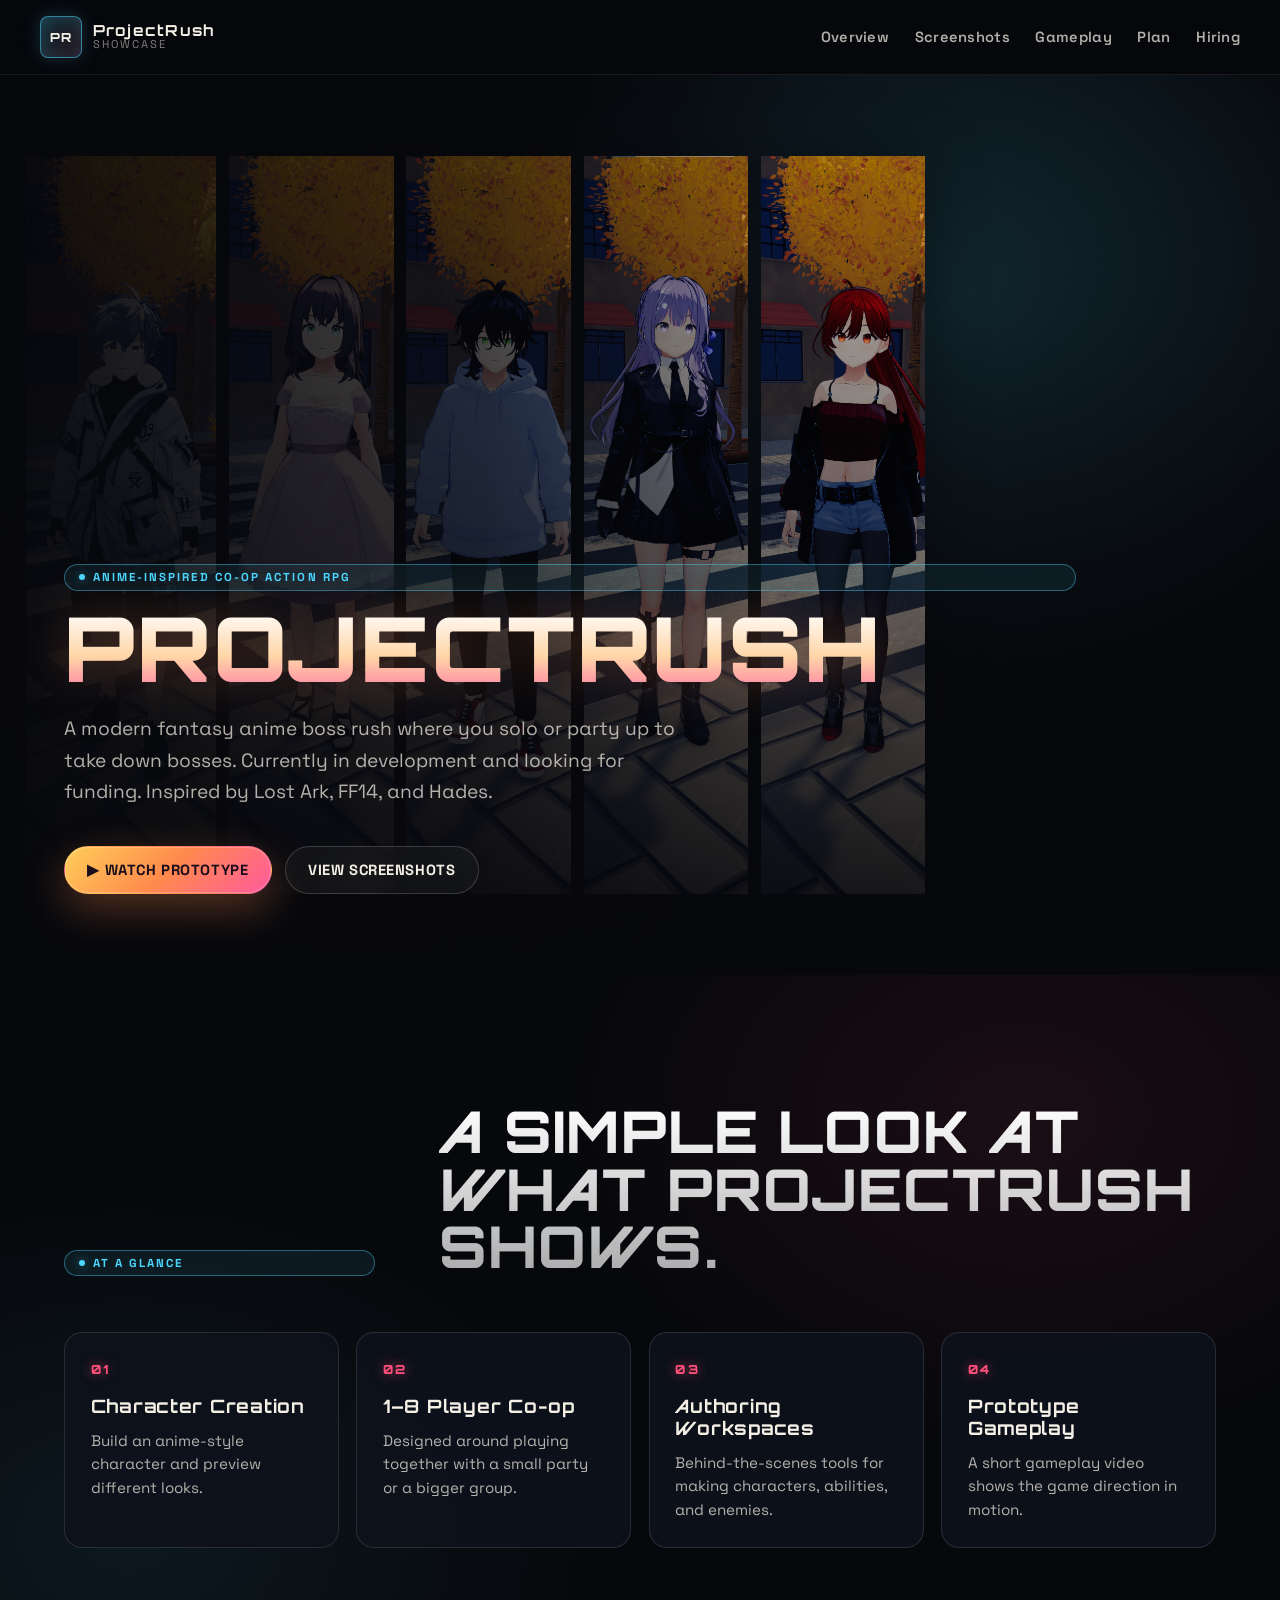
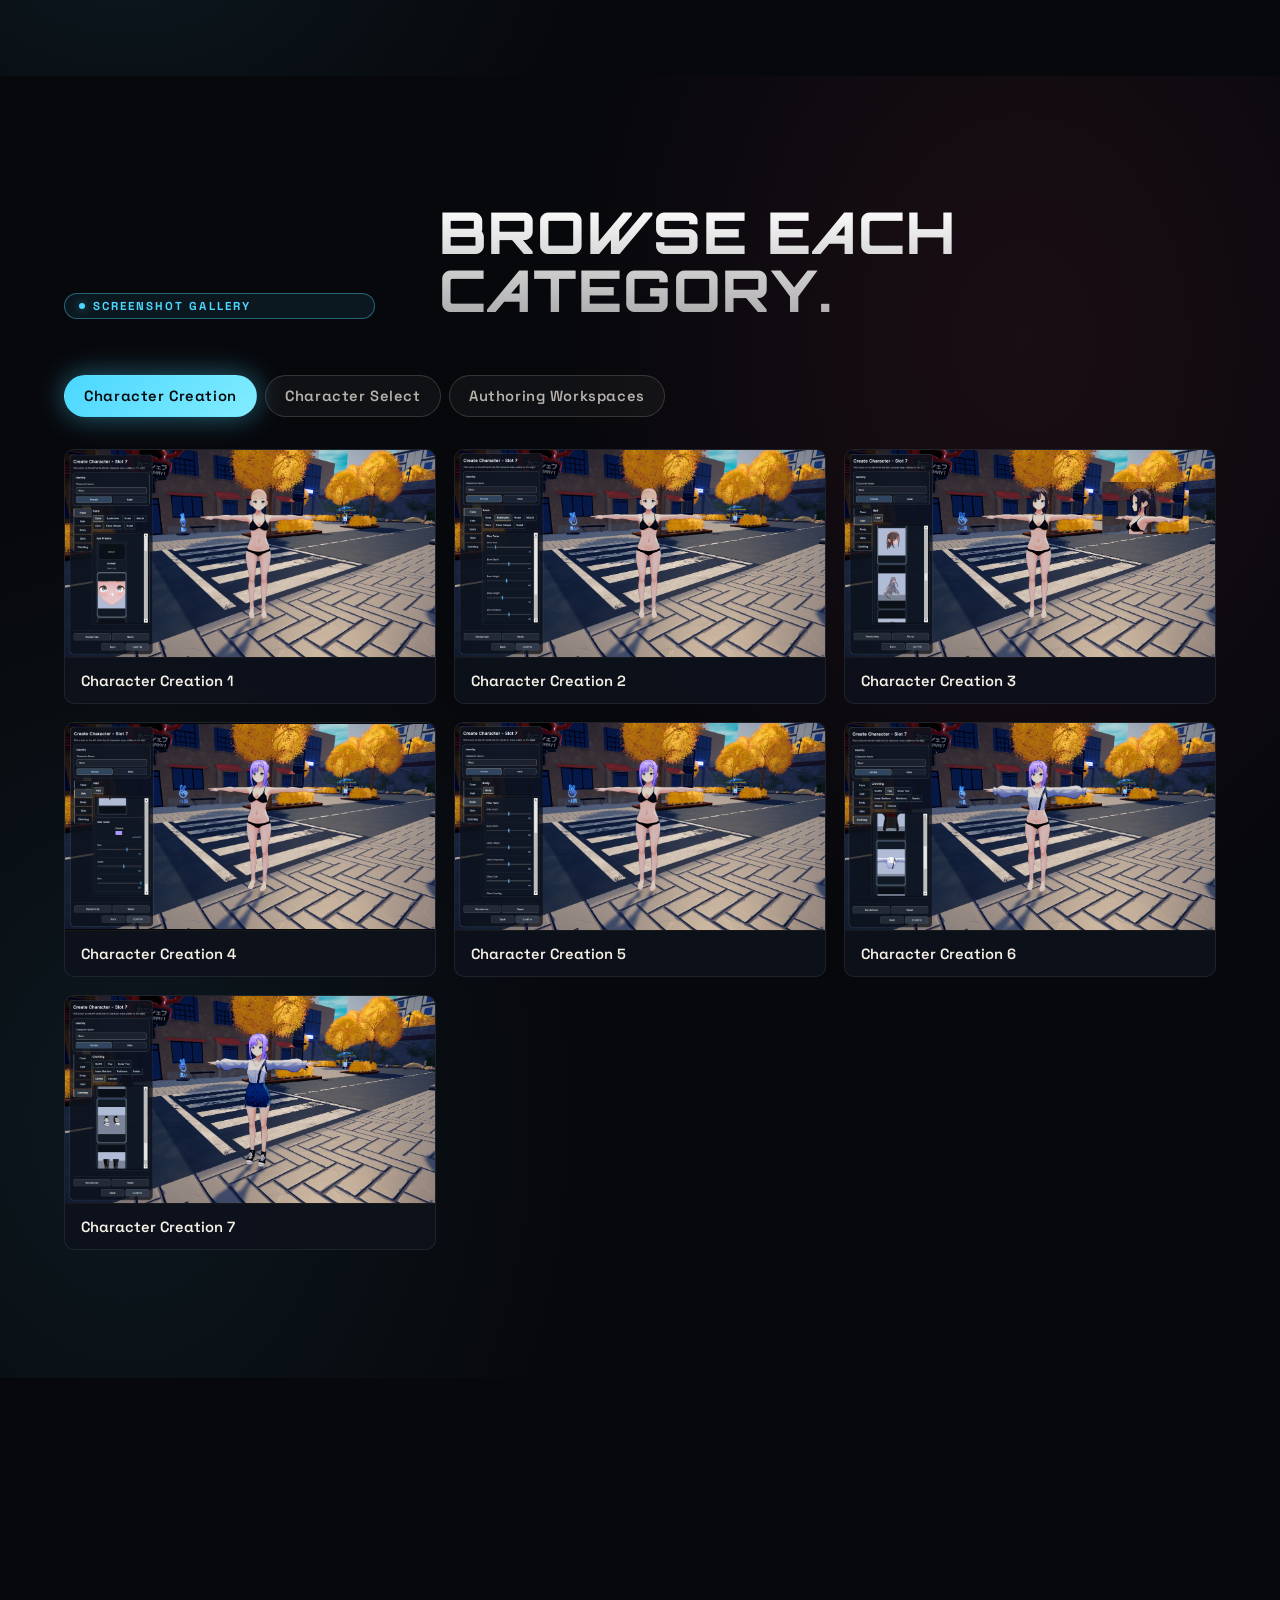
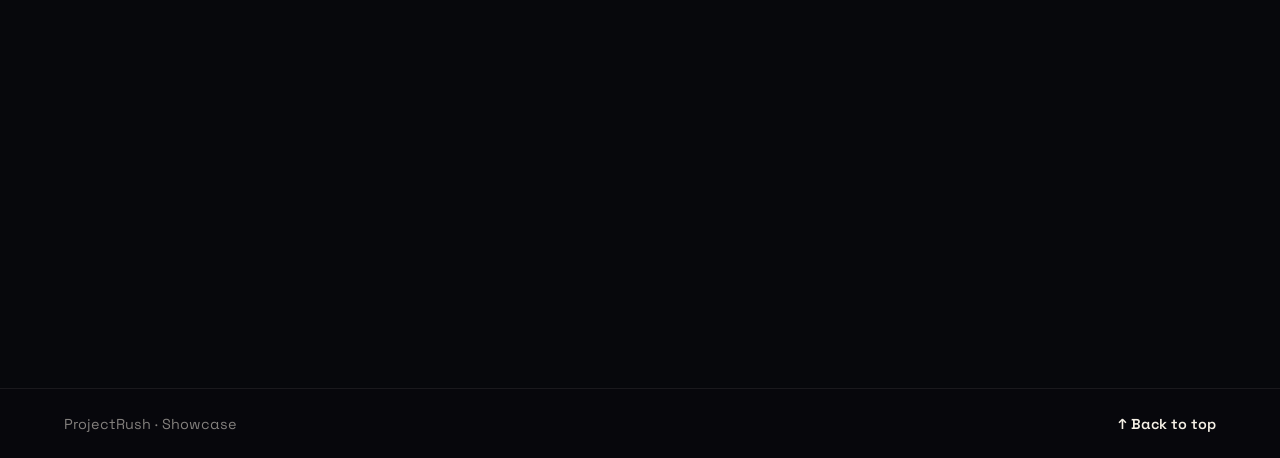
==== commit 2aa087ad: "update" ====
--- a/index.html
+++ b/index.html
@@ -46,6 +46,7 @@
           <img class="hero-character" src="media/Character_Select0.png" alt="Black outfit character" decoding="async" fetchpriority="low">
           <img class="hero-character" src="media/Character_Select4.png" alt="Red outfit character" decoding="async" fetchpriority="low">
           <img class="hero-character" src="media/Character_Select.png" alt="School uniform character" decoding="async" fetchpriority="low">
+          <img class="hero-character" src="media/Character_Select6.png" alt="New character addition" decoding="async" fetchpriority="low">
         </div>
 
         <div class="hero-content">
@@ -141,6 +142,7 @@
                 <a class="shot" href="media/Character_Select3.png" data-lightbox-caption="Character Select 4"><img class="shot-img" src="media/Character_Select3.png" alt="Fourth character select" loading="lazy"><span class="shot-cap">Character Select 4</span></a>
                 <a class="shot" href="media/Character_Select4.png" data-lightbox-caption="Character Select 5"><img class="shot-img" src="media/Character_Select4.png" alt="Fifth character select" loading="lazy"><span class="shot-cap">Character Select 5</span></a>
                 <a class="shot" href="media/Character_Select5.png" data-lightbox-caption="Character Select 6"><img class="shot-img" src="media/Character_Select5.png" alt="Sixth character select" loading="lazy"><span class="shot-cap">Character Select 6</span></a>
+                <a class="shot" href="media/Character_Select6.png" data-lightbox-caption="Character Select 7"><img class="shot-img" src="media/Character_Select6.png" alt="Seventh character select" loading="lazy"><span class="shot-cap">Character Select 7</span></a>
               </div>
             </div>
 
--- a/styles.css
+++ b/styles.css
@@ -287,9 +287,9 @@
 .hero-lineup {
   position: absolute;
   z-index: 1;
-  inset: clamp(5rem, 9vh, 6rem) clamp(0.25rem, 1vw, 1.5rem) clamp(3rem, 9vh, 6rem) auto;
+  inset: clamp(5rem, 9vh, 6rem) 0 clamp(3rem, 9vh, 6rem) auto;
   display: flex;
-  width: min(82vw, 110rem);
+  width: min(98vw, 140rem);
   align-items: stretch;
   justify-content: center;
   gap: clamp(0.5rem, 1vw, 1.4rem);
@@ -901,7 +901,7 @@
   .hero-lineup {
     inset: 5.5rem 0 auto auto;
     display: grid;
-    grid-template-columns: repeat(6, minmax(7rem, 1fr));
+    grid-template-columns: repeat(7, minmax(0, 1fr));
     width: 100%;
     height: 18rem;
     gap: 0.3rem;
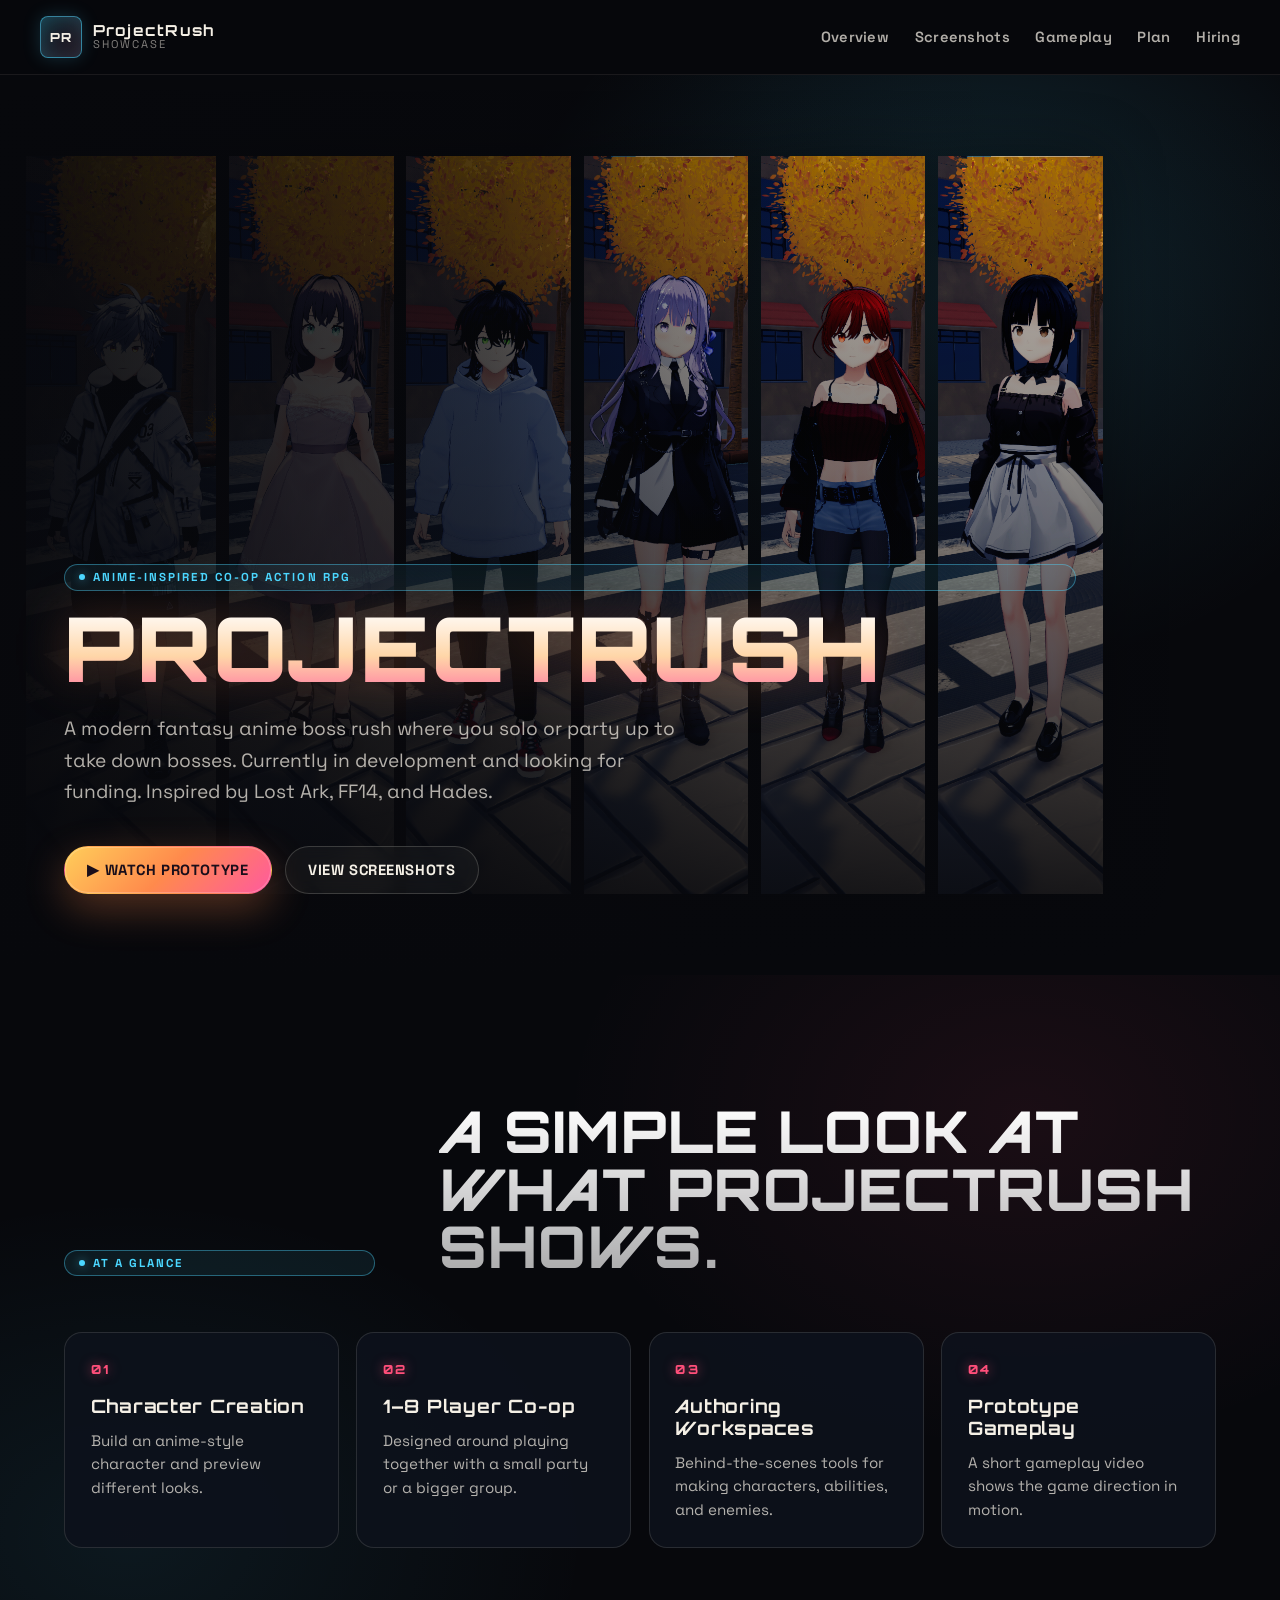
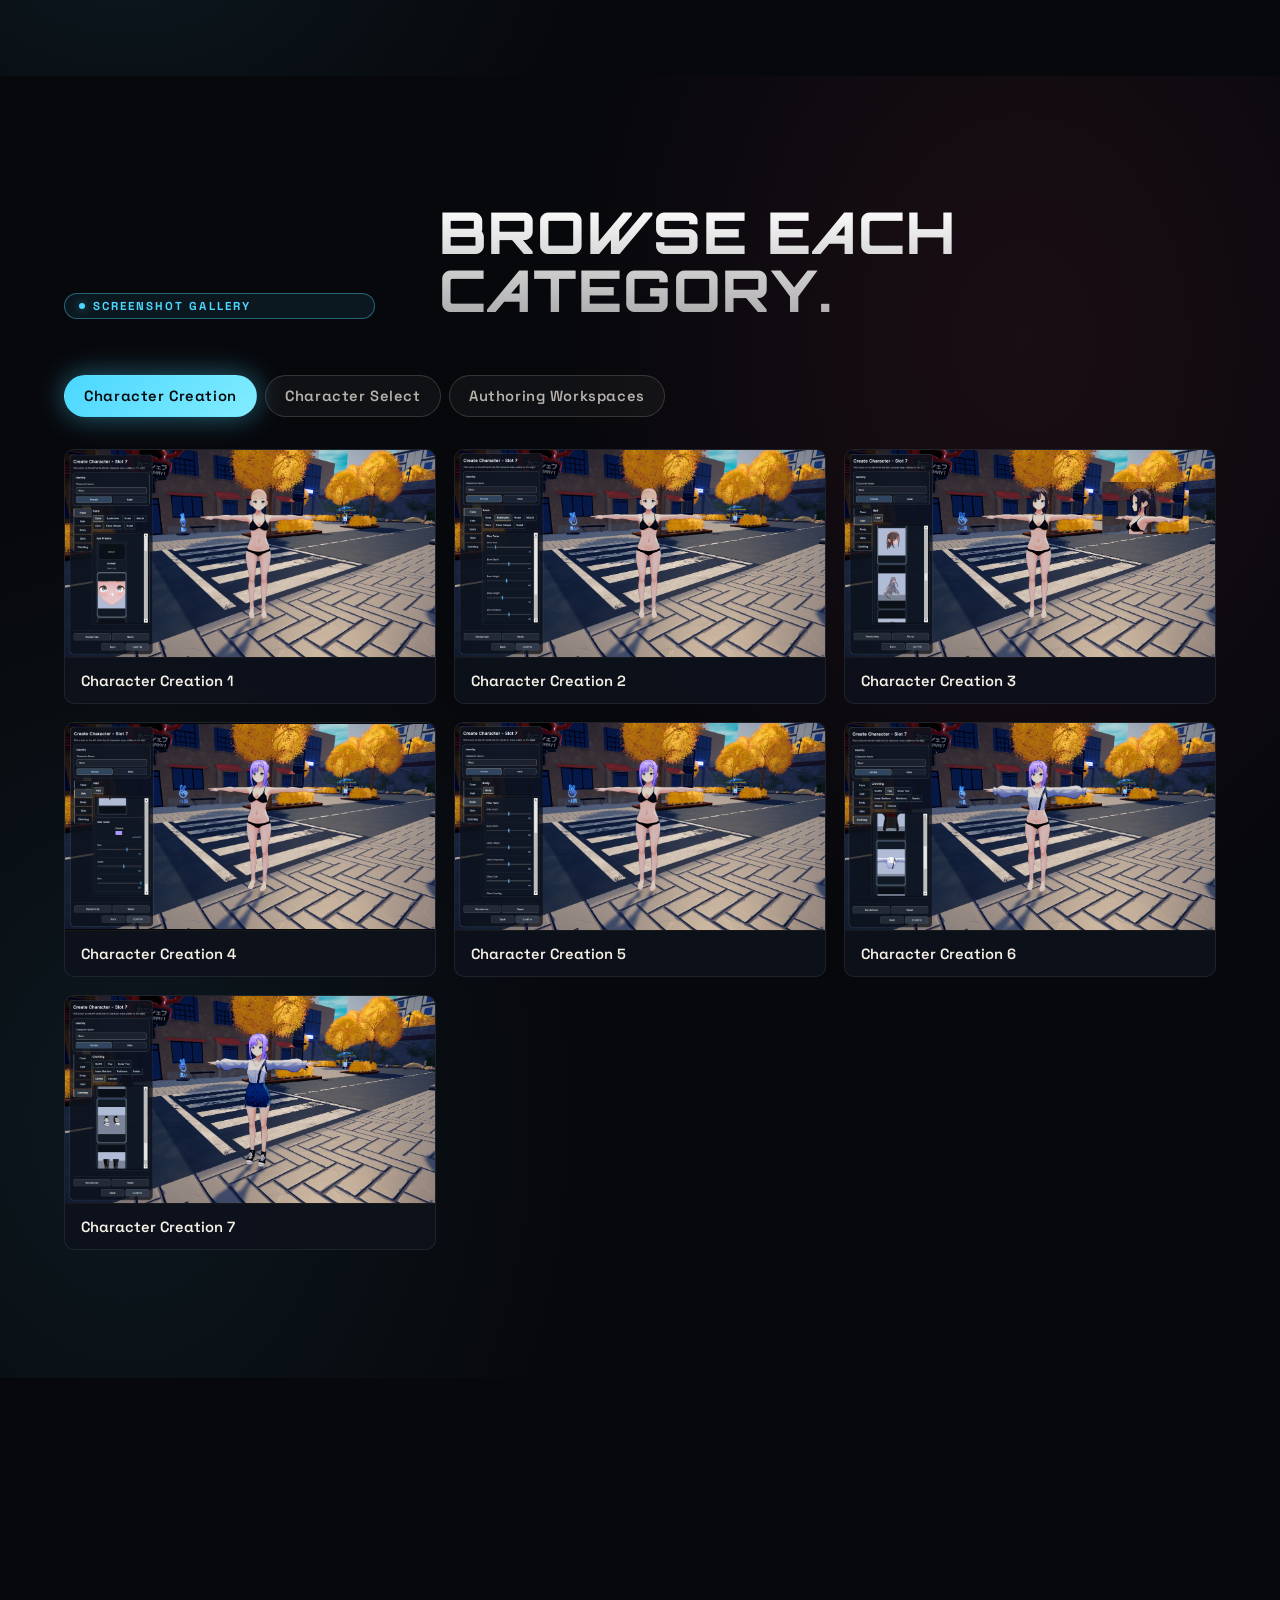
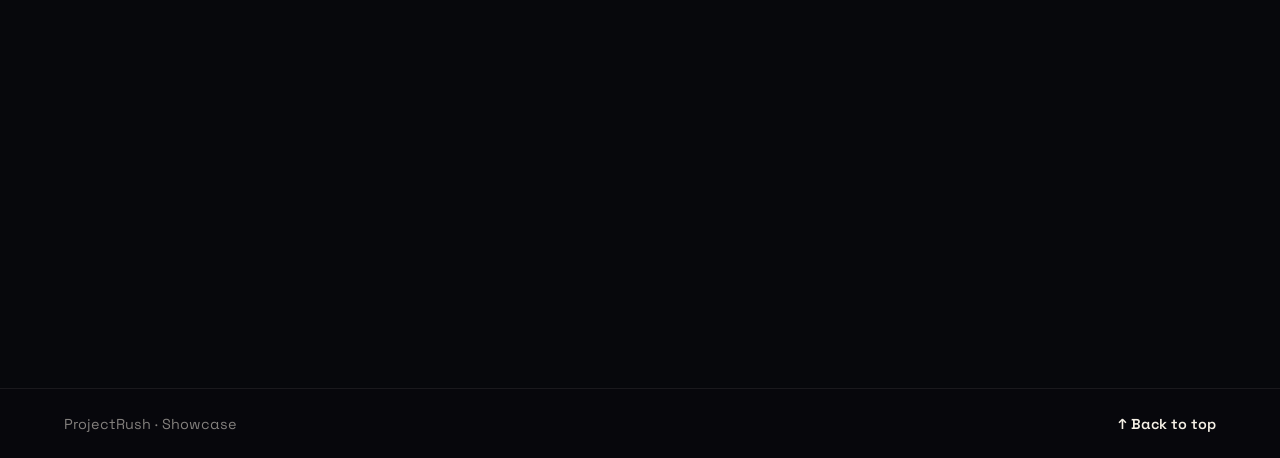
==== commit 732b0d7d: "saaa" ====
--- a/index.html
+++ b/index.html
@@ -152,6 +152,7 @@
                 <a class="shot" href="media/Player_Ability_Authoring.png" data-lightbox-caption="Player Ability Tool"><img class="shot-img" src="media/Player_Ability_Authoring.png" alt="Player ability tool" loading="lazy"><span class="shot-cap">Player Ability Tool</span></a>
                 <a class="shot" href="media/Player_Ability_Authoring1.png" data-lightbox-caption="Player Ability Tool 2"><img class="shot-img" src="media/Player_Ability_Authoring1.png" alt="Second player ability tool" loading="lazy"><span class="shot-cap">Player Ability Tool 2</span></a>
                 <a class="shot" href="media/Enemy_Node_Graph.png" data-lightbox-caption="Enemy Setup Graph"><img class="shot-img" src="media/Enemy_Node_Graph.png" alt="Enemy setup graph" loading="lazy"><span class="shot-cap">Enemy Setup Graph</span></a>
+                <a class="shot" href="media/Enemy_Node_Graph_Skill.png" data-lightbox-caption="Enemy Skill Graph"><img class="shot-img" src="media/Enemy_Node_Graph_Skill.png" alt="Enemy skill graph" loading="lazy"><span class="shot-cap">Enemy Skill Graph</span></a>
               </div>
             </div>
           </div>
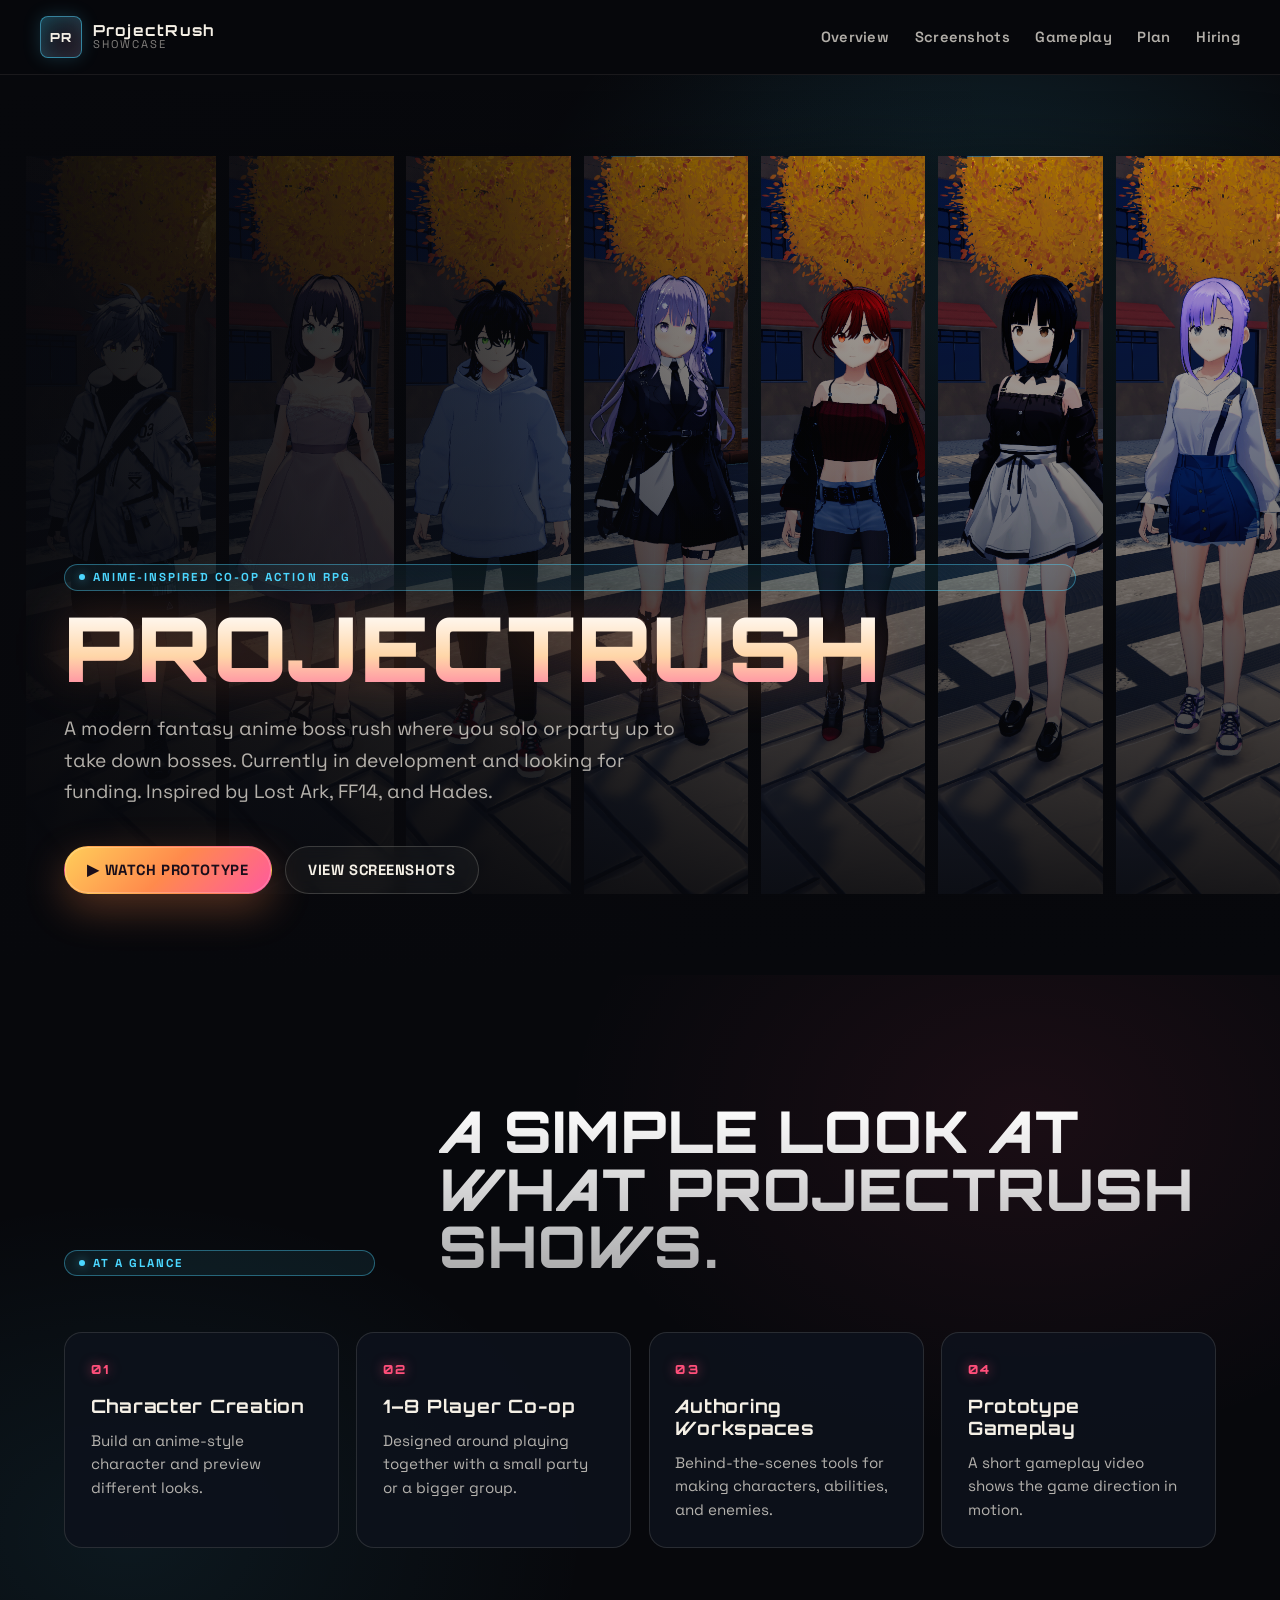
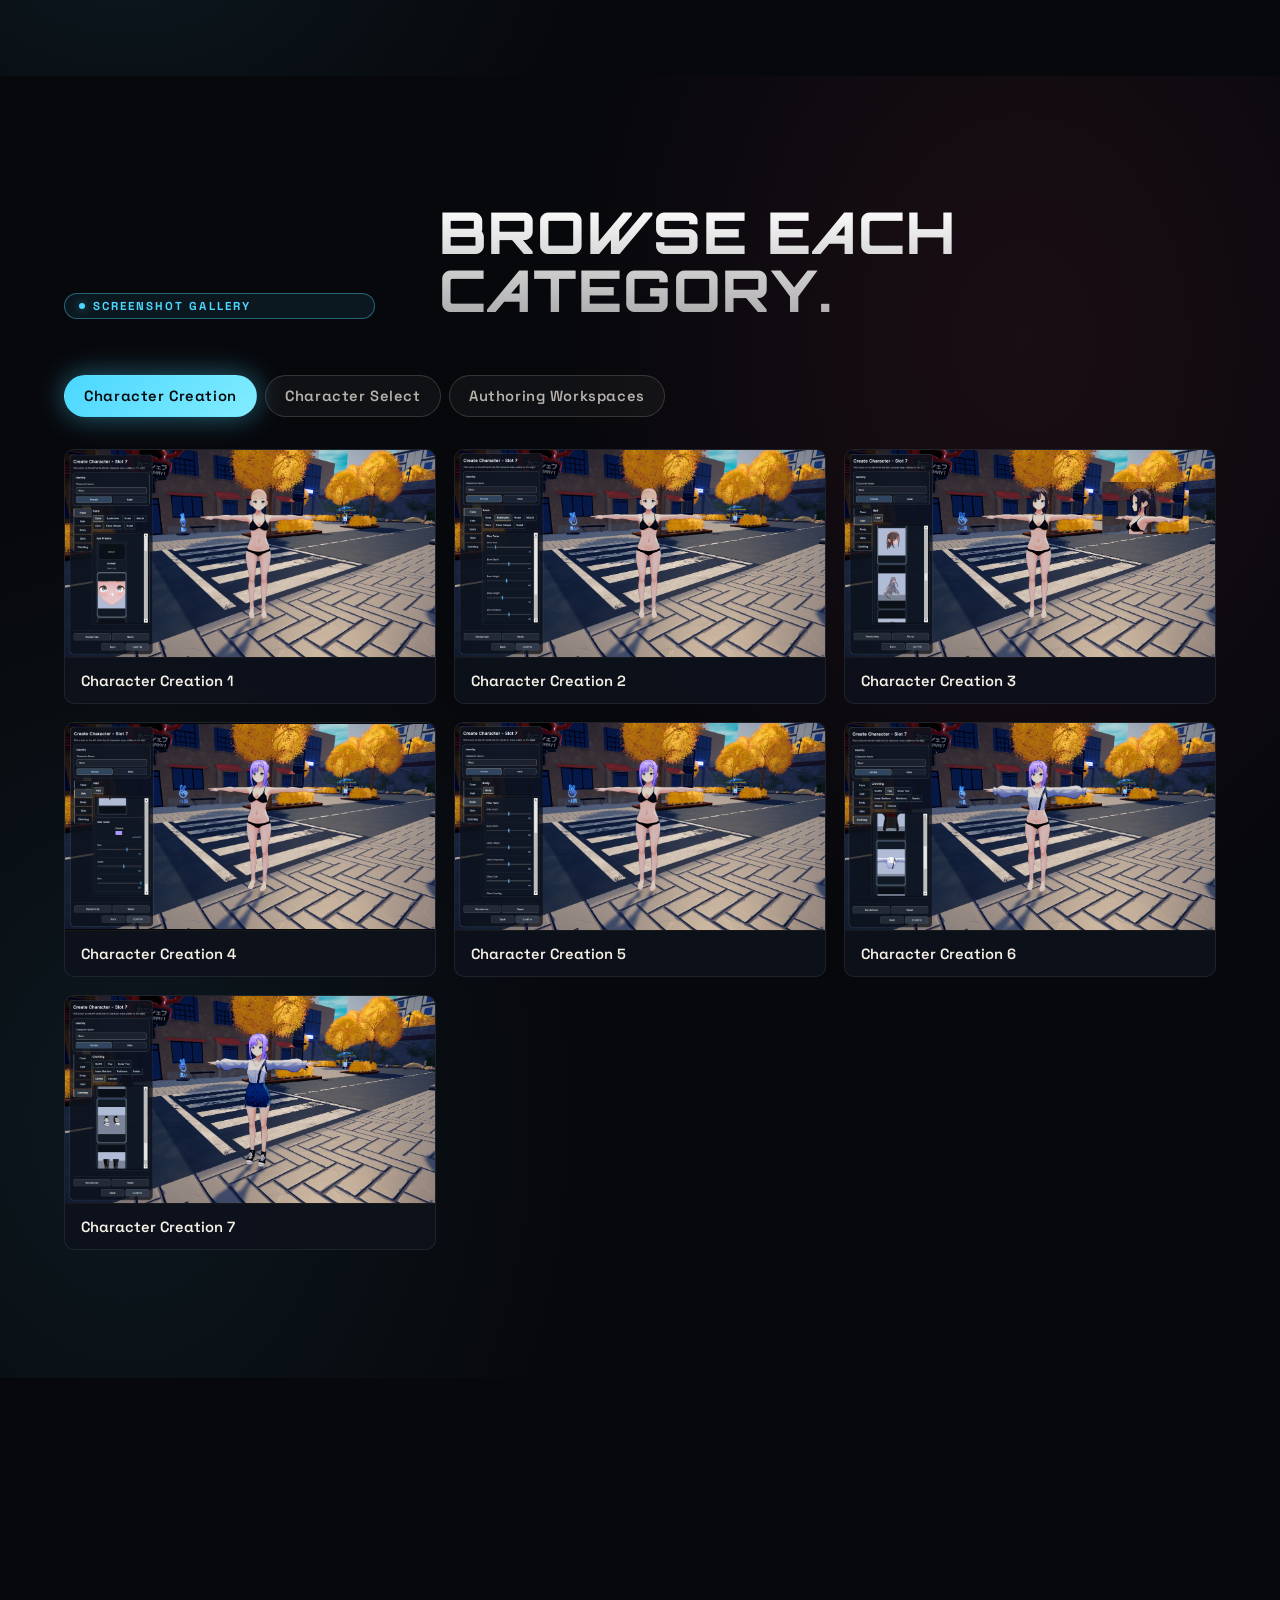
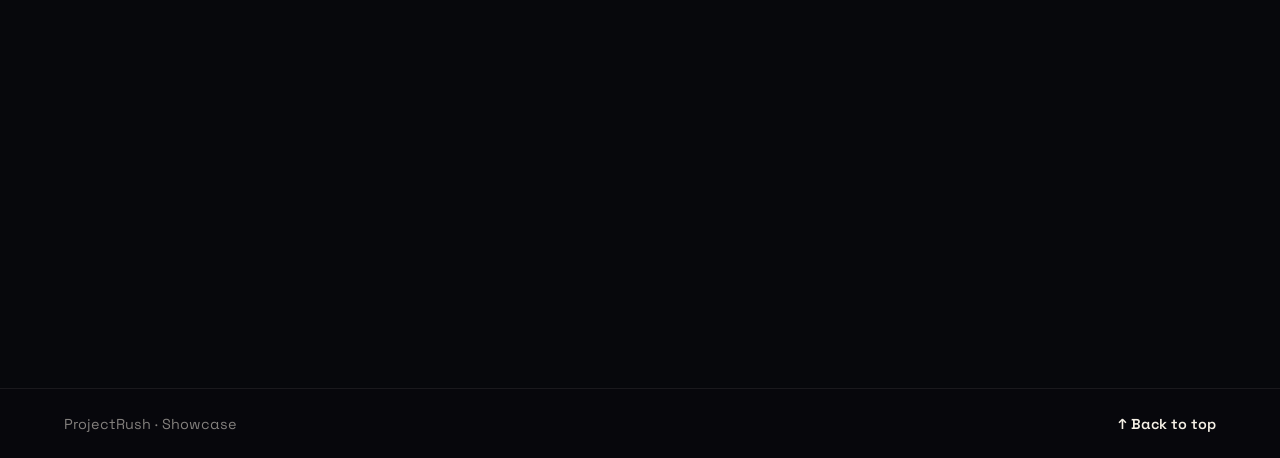
==== commit 71dcf5f5: "Update index.html" ====
--- a/index.html
+++ b/index.html
@@ -164,7 +164,7 @@
           <div class="demo" data-reveal>
             <div class="demo-copy">
               <span class="eyebrow">Prototype gameplay</span>
-              <h2 id="demo-title" class="demo-title">Tutorial Wolf Boss</h2>
+              <h2 id="demo-title" class="demo-title">Test Wolf Enemy</h2>
               <p class="tile-text" style="margin-top:0;">A quick video look at the game direction.</p>
               <div>
                 <a class="btn btn-primary" href="https://streamable.com/0mpy2m?src=player-page-share" target="_blank" rel="noreferrer">
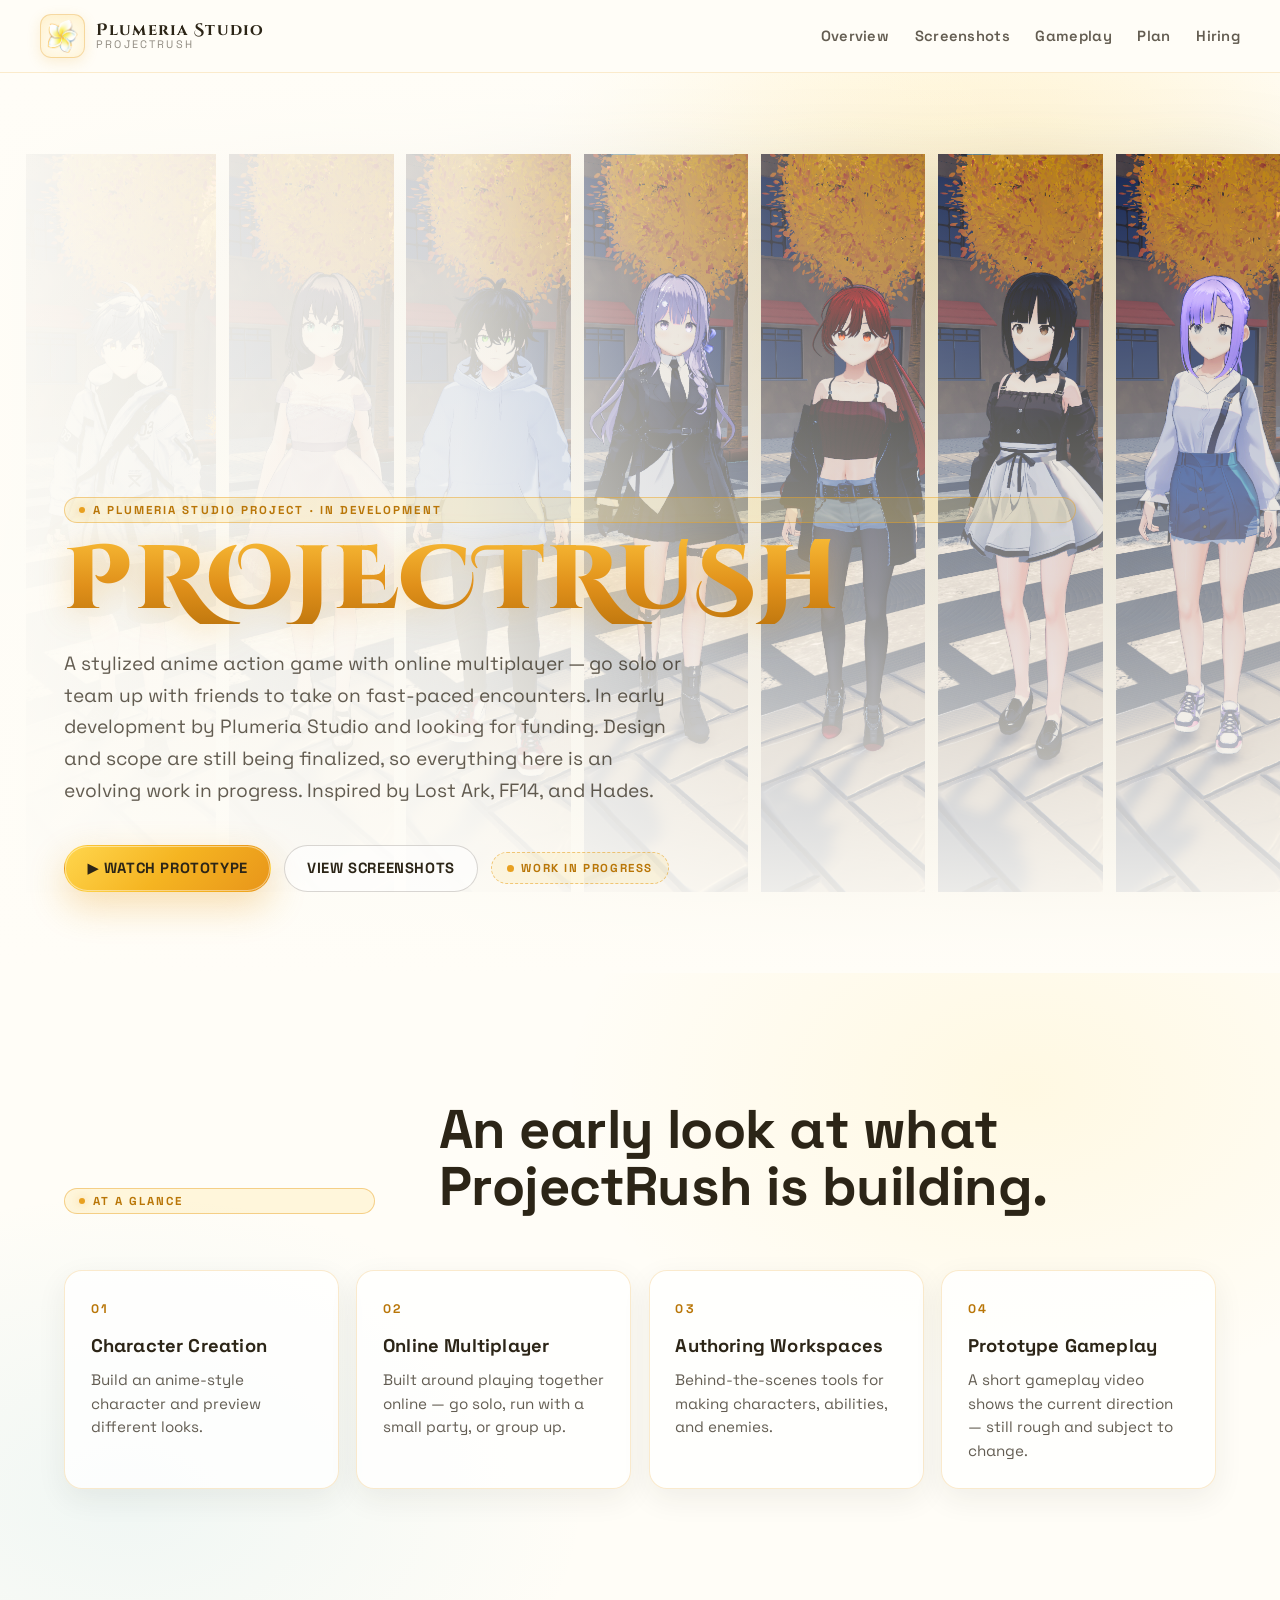
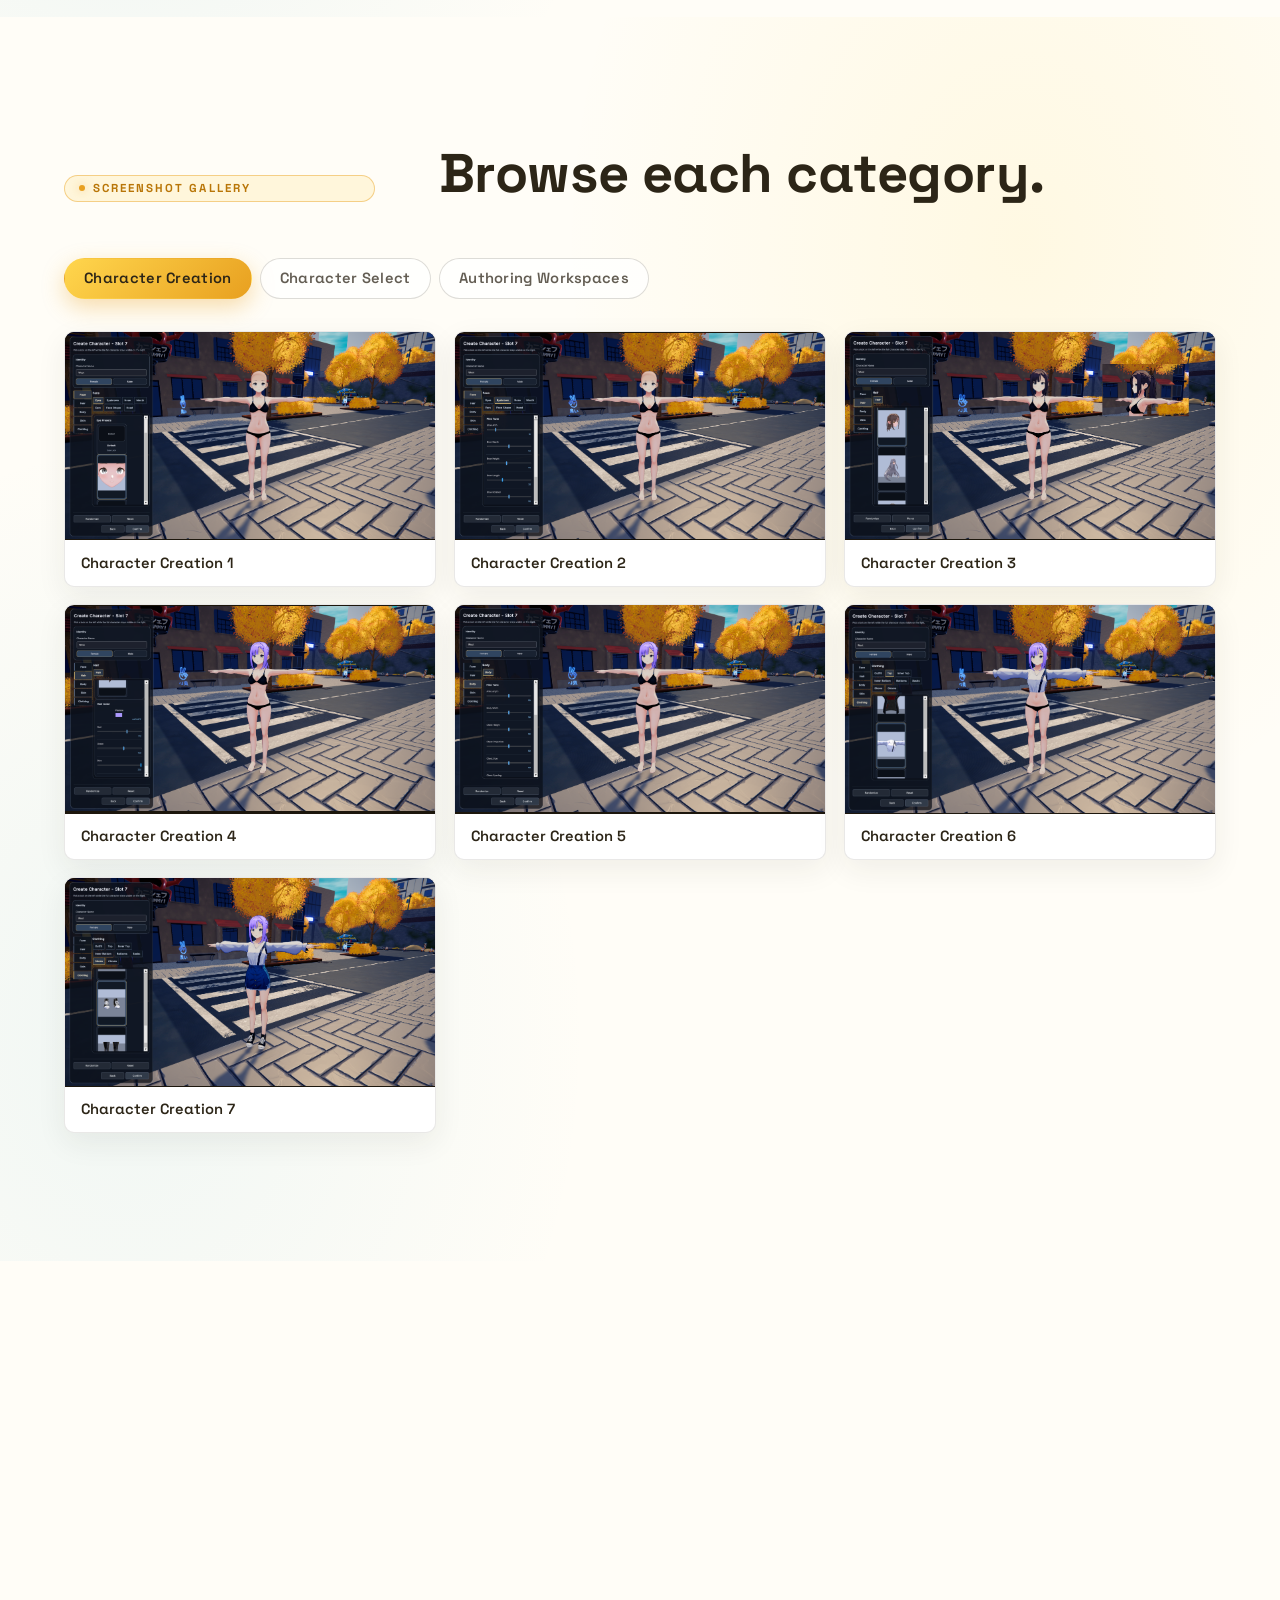
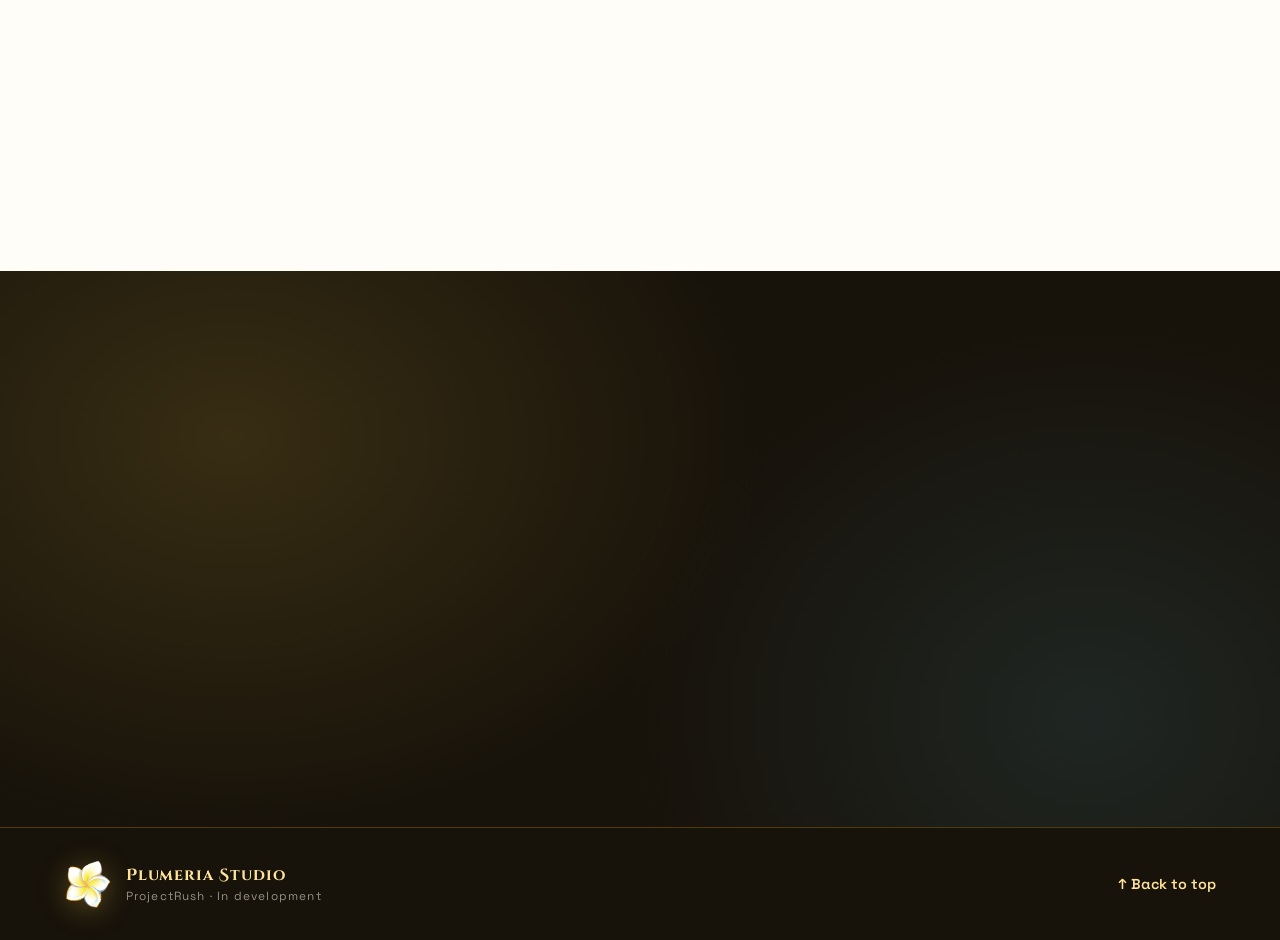
==== commit 7ffc7f3a: "update" ====
--- a/index.html
+++ b/index.html
@@ -5,22 +5,22 @@
     <meta name="viewport" content="width=device-width, initial-scale=1">
     <meta
       name="description"
-      content="ProjectRush — anime-inspired co-op boss rush. Character creation, authoring workspaces, prototype gameplay."
+      content="ProjectRush — a stylized anime action game with online multiplayer, in early development by Plumeria Studio. Design and scope still being finalized."
     >
-    <title>ProjectRush · Showcase</title>
+    <title>ProjectRush · Plumeria Studio</title>
     <link rel="preconnect" href="https://fonts.googleapis.com">
     <link rel="preconnect" href="https://fonts.gstatic.com" crossorigin>
-    <link href="https://fonts.googleapis.com/css2?family=Orbitron:wght@500;700;800;900&family=Space+Grotesk:wght@400;500;600;700&display=swap" rel="stylesheet">
+    <link href="https://fonts.googleapis.com/css2?family=Cinzel:wght@600;700;800;900&family=Space+Grotesk:wght@400;500;600;700&display=swap" rel="stylesheet">
     <link rel="stylesheet" href="styles.css">
   </head>
   <body>
     <header class="nav">
       <div class="nav-inner">
-        <a class="brand" href="#top" aria-label="ProjectRush home">
-          <span class="brand-mark" aria-hidden="true">PR</span>
+        <a class="brand" href="#top" aria-label="Plumeria Studio — ProjectRush home">
+          <span class="brand-mark" aria-hidden="true"><img src="Plumeria_Studio_Logo_Isolated.png" alt=""></span>
           <span class="brand-name">
-            <strong>ProjectRush</strong>
-            <small>Showcase</small>
+            <strong>Plumeria Studio</strong>
+            <small>ProjectRush</small>
           </span>
         </a>
 
@@ -50,16 +50,17 @@
         </div>
 
         <div class="hero-content">
-          <span class="eyebrow">Anime-inspired co-op action RPG</span>
+          <span class="eyebrow">A Plumeria Studio Project · In Development</span>
           <h1 id="hero-title" class="hero-title">ProjectRush</h1>
           <p class="hero-lede">
-            A modern fantasy anime boss rush where you solo or party up to take down bosses. Currently in development and looking for funding. Inspired by Lost Ark, FF14, and Hades.
+            A stylized anime action game with online multiplayer — go solo or team up with friends to take on fast-paced encounters. In early development by Plumeria Studio and looking for funding. Design and scope are still being finalized, so everything here is an evolving work in progress. Inspired by Lost Ark, FF14, and Hades.
           </p>
           <div class="hero-actions">
             <a class="btn btn-primary" href="https://streamable.com/0mpy2m?src=player-page-share" target="_blank" rel="noreferrer">
               ▶ Watch Prototype
             </a>
             <a class="btn btn-ghost" href="#screenshots">View Screenshots</a>
+            <span class="wip-flag">Work in progress</span>
           </div>
         </div>
       </section>
@@ -70,7 +71,7 @@
             <div class="section-eyebrow-stack" data-reveal>
               <span class="eyebrow">At a glance</span>
             </div>
-            <h2 id="overview-title" class="section-title" data-reveal>A simple look at what ProjectRush shows.</h2>
+            <h2 id="overview-title" class="section-title" data-reveal>An early look at what ProjectRush is building.</h2>
           </div>
 
           <div class="grid-4">
@@ -84,8 +85,8 @@
             <article class="glass" data-reveal style="--reveal-delay: 80ms;">
               <div class="glass-body">
                 <span class="tile-num">02</span>
-                <h3 class="tile-title">1–8 Player Co-op</h3>
-                <p class="tile-text">Designed around playing together with a small party or a bigger group.</p>
+                <h3 class="tile-title">Online Multiplayer</h3>
+                <p class="tile-text">Built around playing together online — go solo, run with a small party, or group up.</p>
               </div>
             </article>
             <article class="glass" data-reveal style="--reveal-delay: 160ms;">
@@ -99,7 +100,7 @@
               <div class="glass-body">
                 <span class="tile-num">04</span>
                 <h3 class="tile-title">Prototype Gameplay</h3>
-                <p class="tile-text">A short gameplay video shows the game direction in motion.</p>
+                <p class="tile-text">A short gameplay video shows the current direction — still rough and subject to change.</p>
               </div>
             </article>
           </div>
@@ -184,11 +185,28 @@
           </div>
         </div>
       </section>
+
+      <section class="section studio-band" aria-labelledby="studio-title">
+        <div class="section-inner studio-inner">
+          <img class="studio-logo" src="Plumeria_Studio_Logo_Transparent.png" alt="Plumeria Studio logo" loading="lazy" data-reveal>
+          <div data-reveal>
+            <span class="eyebrow">The Studio</span>
+            <h2 id="studio-title" class="studio-title">Developed by Plumeria Studio</h2>
+            <p class="studio-text">ProjectRush is an indie project from <strong>Plumeria Studio</strong> — a small team crafting a stylized anime action game with online multiplayer. We&rsquo;re still early: <strong>design and scope are being finalized</strong>, and everything shown here is an evolving work in progress.</p>
+          </div>
+        </div>
+      </section>
     </main>
 
     <footer class="footer">
       <div class="footer-inner">
-        <p>ProjectRush · Showcase</p>
+        <div class="footer-brand">
+          <img class="footer-logo" src="Plumeria_Studio_Logo_Isolated.png" alt="Plumeria Studio">
+          <div>
+            <strong>Plumeria Studio</strong>
+            <small>ProjectRush · In development</small>
+          </div>
+        </div>
         <a href="#top">↑ Back to top</a>
       </div>
     </footer>
--- a/styles.css
+++ b/styles.css
@@ -1,33 +1,42 @@
-/* ProjectRush — cinematic neon/glassmorphism layer.
-   Vanta.js paints animated 3D backgrounds; this file paints everything
-   that sits on top of them: typography, glass cards, neon glows, hover
+/* ProjectRush — Plumeria Studio light theme.
+   A warm white + golden-yellow "plumeria" skin inspired by the studio logo
+   (white petals, golden centers, gold-orange outlines, soft sky-blue accents).
+   Vanta.js paints animated golden backgrounds; this file paints everything
+   that sits on top of them: typography, soft cards, gold accents, hover
    states, and the reveal-on-scroll animation primitives. */
 
 :root {
-  --bg: #07080c;
-  --bg-2: #0c0f16;
-  --ink: #f5f0e6;
-  --ink-soft: rgba(245, 240, 230, 0.72);
-  --ink-mute: rgba(245, 240, 230, 0.52);
-
-  --cyan: #4bd7ff;
-  --cyan-glow: rgba(75, 215, 255, 0.55);
-  --rose: #ff4f7a;
-  --rose-glow: rgba(255, 79, 122, 0.6);
-  --gold: #f5c85b;
-  --gold-glow: rgba(245, 200, 91, 0.55);
-  --violet: #9b80ff;
-  --violet-glow: rgba(155, 128, 255, 0.55);
-
-  --line: rgba(245, 240, 230, 0.08);
-  --line-strong: rgba(245, 240, 230, 0.16);
-  --glass: rgba(14, 18, 28, 0.55);
-  --glass-strong: rgba(14, 18, 28, 0.92);
+  --bg: #fffdf7;            /* warm white */
+  --bg-2: #fdf3df;          /* soft cream */
+  --ink: #2c2517;           /* warm espresso text */
+  --ink-soft: rgba(44, 37, 23, 0.74);
+  --ink-mute: rgba(44, 37, 23, 0.52);
+
+  --yellow: #fbc12e;        /* plumeria yellow */
+  --yellow-bright: #ffd64d; /* bright petal yellow */
+  --yellow-glow: rgba(255, 214, 77, 0.55);
+  --gold: #e8a020;          /* gold-orange outline */
+  --gold-deep: #b97608;     /* deep gold for text on light */
+  --gold-glow: rgba(232, 160, 32, 0.5);
+  --sky: #5bb6d4;           /* soft petal blue */
+  --sky-deep: #2f7e9b;
+  --sky-glow: rgba(91, 182, 212, 0.45);
+  --leaf: #2f9e63;          /* natural green for "done" */
+
+  --line: rgba(44, 37, 23, 0.10);
+  --line-strong: rgba(44, 37, 23, 0.16);
+  --glass: rgba(255, 255, 255, 0.62);
+  --glass-strong: rgba(255, 255, 255, 0.9);
+
+  --surface-dark: #17120a;  /* elegant warm near-black (echoes logo card) */
+
+  --font-display: 'Cinzel', 'Times New Roman', Georgia, serif;
+  --font-body: 'Space Grotesk', ui-sans-serif, system-ui, -apple-system, BlinkMacSystemFont, "Segoe UI", sans-serif;
 
   --radius: 18px;
   --radius-sm: 10px;
-  --shadow-glow-cyan: 0 0 40px rgba(75, 215, 255, 0.18);
-  --shadow-glow-rose: 0 0 40px rgba(255, 79, 122, 0.18);
+  --shadow-soft: 0 10px 30px rgba(44, 37, 23, 0.07);
+  --shadow-glow-gold: 0 0 36px rgba(255, 210, 77, 0.3);
 }
 
 * { box-sizing: border-box; }
@@ -39,7 +48,7 @@
   min-width: 320px;
   background: var(--bg);
   color: var(--ink);
-  font-family: 'Space Grotesk', ui-sans-serif, system-ui, -apple-system, BlinkMacSystemFont, "Segoe UI", sans-serif;
+  font-family: var(--font-body);
   font-feature-settings: 'cv11', 'ss01';
   -webkit-font-smoothing: antialiased;
   text-rendering: optimizeLegibility;
@@ -52,42 +61,42 @@
 p, h1, h2, h3, h4 { margin: 0; }
 
 ::selection {
-  background: var(--cyan-glow);
-  color: var(--bg);
+  background: var(--yellow-bright);
+  color: var(--ink);
 }
 
 /* Custom scrollbar */
 ::-webkit-scrollbar { width: 10px; height: 10px; }
-::-webkit-scrollbar-track { background: var(--bg); }
+::-webkit-scrollbar-track { background: var(--bg-2); }
 ::-webkit-scrollbar-thumb {
-  background: linear-gradient(180deg, rgba(75, 215, 255, 0.4), rgba(255, 79, 122, 0.4));
+  background: linear-gradient(180deg, var(--yellow-bright), var(--gold));
   border-radius: 999px;
 }
 
 /* ----- Display typography ----- */
 .display {
-  font-family: 'Orbitron', 'Space Grotesk', sans-serif;
+  font-family: var(--font-display);
   font-weight: 800;
-  letter-spacing: 0.02em;
-  text-transform: uppercase;
+  letter-spacing: 0.04em;
+  text-transform: uppercase;
+}
+
+/* Gold / sky gradient heading treatments (kept class names; re-skinned). */
+.glow-gold,
+.glow-rose {
+  background: linear-gradient(180deg, #f4b324 0%, #d9890f 55%, #b97608 100%);
+  -webkit-background-clip: text;
+  background-clip: text;
+  color: transparent;
+  filter: drop-shadow(0 2px 12px rgba(232, 160, 32, 0.28));
 }
 
 .glow-cyan {
-  text-shadow:
-    0 0 12px var(--cyan-glow),
-    0 0 32px rgba(75, 215, 255, 0.32);
-}
-
-.glow-rose {
-  text-shadow:
-    0 0 12px var(--rose-glow),
-    0 0 32px rgba(255, 79, 122, 0.32);
-}
-
-.glow-gold {
-  text-shadow:
-    0 0 12px var(--gold-glow),
-    0 0 32px rgba(245, 200, 91, 0.32);
+  background: linear-gradient(180deg, #6fc6e0 0%, #3f9fbe 55%, #2f7e9b 100%);
+  -webkit-background-clip: text;
+  background-clip: text;
+  color: transparent;
+  filter: drop-shadow(0 2px 12px rgba(91, 182, 212, 0.28));
 }
 
 .eyebrow {
@@ -95,11 +104,11 @@
   align-items: center;
   gap: 0.5rem;
   padding: 0.32rem 0.85rem;
-  border: 1px solid rgba(75, 215, 255, 0.4);
-  border-radius: 999px;
-  background: rgba(75, 215, 255, 0.08);
-  color: var(--cyan);
-  font-family: 'Space Grotesk', sans-serif;
+  border: 1px solid rgba(232, 160, 32, 0.45);
+  border-radius: 999px;
+  background: rgba(255, 210, 77, 0.16);
+  color: var(--gold-deep);
+  font-family: var(--font-body);
   font-size: 0.72rem;
   font-weight: 700;
   letter-spacing: 0.18em;
@@ -111,8 +120,8 @@
   width: 6px;
   height: 6px;
   border-radius: 999px;
-  background: var(--cyan);
-  box-shadow: 0 0 10px var(--cyan-glow);
+  background: var(--gold);
+  box-shadow: 0 0 10px var(--gold-glow);
 }
 
 /* ----- Sticky transparent navbar -----
@@ -123,8 +132,8 @@
   position: sticky;
   top: 0;
   z-index: 30;
-  background: rgba(7, 8, 12, 0.92);
-  border-bottom: 1px solid var(--line);
+  background: rgba(255, 253, 247, 0.9);
+  border-bottom: 1px solid rgba(232, 160, 32, 0.2);
 }
 
 .nav-inner {
@@ -134,7 +143,7 @@
   gap: 1rem;
   max-width: 1440px;
   margin: 0 auto;
-  padding: 1rem clamp(1rem, 4vw, 2.5rem);
+  padding: 0.85rem clamp(1rem, 4vw, 2.5rem);
 }
 
 .brand {
@@ -145,25 +154,36 @@
   color: inherit;
 }
 
+/* Holds the isolated plumeria flower on a soft warm badge so the
+   white petals stay legible against the light navbar. */
 .brand-mark {
   position: relative;
   display: grid;
-  width: 2.6rem;
-  height: 2.6rem;
+  width: 2.8rem;
+  height: 2.8rem;
   place-items: center;
-  border: 1px solid rgba(75, 215, 255, 0.55);
-  background: linear-gradient(135deg, rgba(75, 215, 255, 0.18), rgba(255, 79, 122, 0.12));
-  border-radius: 0.5rem;
-  font-family: 'Orbitron', sans-serif;
-  font-size: 0.78rem;
-  font-weight: 800;
-  letter-spacing: 0.06em;
-  box-shadow: inset 0 0 18px rgba(75, 215, 255, 0.18), 0 0 18px rgba(75, 215, 255, 0.18);
+  overflow: hidden;
+  border: 1px solid rgba(232, 160, 32, 0.4);
+  background: radial-gradient(120% 120% at 50% 30%, #fff6db 0%, #ffffff 72%);
+  border-radius: 0.7rem;
+  box-shadow: inset 0 0 14px rgba(255, 210, 77, 0.3), 0 4px 14px rgba(232, 160, 32, 0.16);
+}
+
+.brand-mark img {
+  width: 78%;
+  height: 78%;
+  object-fit: contain;
 }
 
 .brand-name { display: grid; line-height: 1.05; }
-.brand-name strong { font-family: 'Orbitron', sans-serif; font-weight: 700; letter-spacing: 0.08em; font-size: 0.95rem; }
-.brand-name small { color: var(--ink-mute); font-size: 0.7rem; letter-spacing: 0.18em; text-transform: uppercase; }
+.brand-name strong {
+  font-family: var(--font-display);
+  font-weight: 700;
+  letter-spacing: 0.07em;
+  font-size: 1.02rem;
+  color: var(--ink);
+}
+.brand-name small { color: var(--ink-mute); font-size: 0.68rem; letter-spacing: 0.2em; text-transform: uppercase; }
 
 .nav-links {
   display: flex;
@@ -194,15 +214,16 @@
   left: 0;
   bottom: -2px;
   width: 100%;
-  height: 1px;
-  background: linear-gradient(90deg, var(--cyan), var(--rose));
+  height: 2px;
+  background: linear-gradient(90deg, var(--gold), var(--yellow-bright));
+  border-radius: 999px;
   transform: scaleX(0);
   transform-origin: left;
   transition: transform 280ms cubic-bezier(0.6, 0, 0.2, 1);
 }
 
 .nav-link:hover,
-.nav-link:focus-visible { color: var(--ink); }
+.nav-link:focus-visible { color: var(--gold-deep); }
 .nav-link:hover::after,
 .nav-link:focus-visible::after { transform: scaleX(1); }
 
@@ -215,7 +236,7 @@
   padding: 0.85rem 1.4rem;
   border: 1px solid transparent;
   border-radius: 999px;
-  font-family: 'Space Grotesk', sans-serif;
+  font-family: var(--font-body);
   font-weight: 700;
   font-size: 0.92rem;
   letter-spacing: 0.04em;
@@ -228,36 +249,35 @@
 .btn:hover { transform: translateY(-2px); }
 
 .btn-primary {
-  background: linear-gradient(135deg, #ffce5a 0%, #ff8a4c 50%, #ff5a9e 100%);
-  color: #1a0e1a;
-  box-shadow: 0 14px 40px rgba(255, 138, 76, 0.32), inset 0 0 0 1px rgba(255, 255, 255, 0.2);
-}
-.btn-primary:hover { box-shadow: 0 18px 50px rgba(255, 138, 76, 0.45), inset 0 0 0 1px rgba(255, 255, 255, 0.3); }
+  background: linear-gradient(135deg, #ffd64d 0%, #f5b421 50%, #e8951a 100%);
+  color: #2c2517;
+  box-shadow: 0 14px 36px rgba(232, 160, 32, 0.32), inset 0 0 0 1px rgba(255, 255, 255, 0.45);
+}
+.btn-primary:hover { box-shadow: 0 18px 48px rgba(232, 160, 32, 0.45), inset 0 0 0 1px rgba(255, 255, 255, 0.6); }
 
 .btn-ghost {
-  border-color: rgba(245, 240, 230, 0.18);
-  background: rgba(245, 240, 230, 0.04);
-  backdrop-filter: blur(8px);
+  border-color: rgba(44, 37, 23, 0.18);
+  background: rgba(255, 255, 255, 0.6);
   color: var(--ink);
 }
 .btn-ghost:hover {
-  border-color: var(--cyan);
-  box-shadow: 0 0 24px rgba(75, 215, 255, 0.32);
-  color: var(--ink);
+  border-color: var(--gold);
+  box-shadow: 0 0 24px rgba(255, 210, 77, 0.4);
+  color: var(--gold-deep);
 }
 
 /* ----- Vanta canvas wrapper -----
    Keeps a static gradient fallback so that small viewports / reduced
    motion / WebGL-disabled clients still get a styled background instead
-   of pure black. */
+   of flat white. */
 .vanta-bg {
   position: absolute;
   inset: 0;
   z-index: 0;
   background:
-    radial-gradient(60% 70% at 75% 25%, rgba(75, 215, 255, 0.18), transparent 60%),
-    radial-gradient(60% 70% at 20% 80%, rgba(255, 79, 122, 0.14), transparent 60%),
-    var(--bg);
+    radial-gradient(60% 70% at 75% 22%, rgba(255, 210, 77, 0.32), transparent 60%),
+    radial-gradient(55% 65% at 16% 82%, rgba(91, 182, 212, 0.2), transparent 60%),
+    linear-gradient(180deg, var(--bg) 0%, var(--bg-2) 100%);
 }
 
 .vanta-bg canvas {
@@ -274,13 +294,15 @@
   background: var(--bg);
 }
 
+/* Light gradients fade the character art into the page and keep the
+   dark hero text legible over the bright lineup. */
 .hero-overlay {
   position: absolute;
   inset: 0;
   z-index: 2;
   background:
-    linear-gradient(180deg, rgba(7, 8, 12, 0) 0%, rgba(7, 8, 12, 0.55) 60%, var(--bg) 100%),
-    linear-gradient(90deg, rgba(7, 8, 12, 0.95) 0%, rgba(7, 8, 12, 0.6) 38%, rgba(7, 8, 12, 0.1) 60%, transparent 80%);
+    linear-gradient(180deg, rgba(255, 253, 247, 0) 0%, rgba(255, 253, 247, 0.5) 58%, var(--bg) 100%),
+    linear-gradient(90deg, rgba(255, 253, 247, 0.97) 0%, rgba(255, 253, 247, 0.78) 36%, rgba(255, 253, 247, 0.18) 60%, transparent 82%);
   pointer-events: none;
 }
 
@@ -295,7 +317,7 @@
   gap: clamp(0.5rem, 1vw, 1.4rem);
   overflow: hidden;
   pointer-events: none;
-  filter: drop-shadow(0 0 30px rgba(0, 0, 0, 0.4));
+  filter: drop-shadow(0 18px 40px rgba(44, 37, 23, 0.18));
 }
 
 .hero-character {
@@ -333,18 +355,18 @@
 }
 
 .hero-title {
-  font-family: 'Orbitron', sans-serif;
+  font-family: var(--font-display);
   margin-top: 1rem;
   font-size: clamp(2.4rem, 7vw, 6.5rem);
   font-weight: 900;
-  line-height: 0.92;
-  letter-spacing: 0.02em;
-  text-transform: uppercase;
-  background: linear-gradient(180deg, #ffffff 0%, #ffd6a8 60%, #ff8aa3 100%);
+  line-height: 0.95;
+  letter-spacing: 0.03em;
+  text-transform: uppercase;
+  background: linear-gradient(180deg, #f6b733 0%, #e0901a 55%, #c2790f 100%);
   -webkit-background-clip: text;
   background-clip: text;
   color: transparent;
-  filter: drop-shadow(0 0 24px rgba(255, 138, 76, 0.28));
+  filter: drop-shadow(0 3px 16px rgba(232, 160, 32, 0.3));
 }
 
 .hero-lede {
@@ -358,8 +380,40 @@
 .hero-actions {
   display: flex;
   flex-wrap: wrap;
+  align-items: center;
   gap: 0.8rem;
   margin-top: 2.4rem;
+}
+
+/* Small "work in progress" flag for the hero. */
+.wip-flag {
+  display: inline-flex;
+  align-items: center;
+  gap: 0.45rem;
+  padding: 0.5rem 0.95rem;
+  border: 1px dashed rgba(232, 160, 32, 0.55);
+  border-radius: 999px;
+  background: rgba(255, 210, 77, 0.12);
+  color: var(--gold-deep);
+  font-size: 0.72rem;
+  font-weight: 700;
+  letter-spacing: 0.14em;
+  text-transform: uppercase;
+}
+.wip-flag::before {
+  content: '';
+  width: 7px;
+  height: 7px;
+  border-radius: 999px;
+  background: var(--gold);
+  box-shadow: 0 0 0 0 rgba(232, 160, 32, 0.5);
+  animation: pulse 2.4s ease-out infinite;
+}
+
+@keyframes pulse {
+  0%   { box-shadow: 0 0 0 0 rgba(232, 160, 32, 0.5); }
+  70%  { box-shadow: 0 0 0 8px rgba(232, 160, 32, 0); }
+  100% { box-shadow: 0 0 0 0 rgba(232, 160, 32, 0); }
 }
 
 /* ----- Section scaffolding -----
@@ -381,8 +435,8 @@
   position: absolute;
   inset: 0;
   background:
-    radial-gradient(60% 80% at 80% 20%, rgba(255, 79, 122, 0.08), transparent 60%),
-    radial-gradient(60% 80% at 10% 80%, rgba(75, 215, 255, 0.08), transparent 60%);
+    radial-gradient(60% 80% at 80% 18%, rgba(255, 209, 46, 0.1), transparent 60%),
+    radial-gradient(60% 80% at 10% 82%, rgba(91, 182, 212, 0.09), transparent 60%);
   pointer-events: none;
 }
 
@@ -397,59 +451,52 @@
 }
 
 .section-title {
-  font-family: 'Orbitron', sans-serif;
-  font-size: clamp(2rem, 5vw, 3.6rem);
-  font-weight: 800;
-  line-height: 1;
-  letter-spacing: 0.02em;
-  text-transform: uppercase;
-  background: linear-gradient(180deg, #ffffff 0%, rgba(255, 255, 255, 0.66) 100%);
-  -webkit-background-clip: text;
-  background-clip: text;
-  color: transparent;
+  font-family: var(--font-body);
+  font-size: clamp(2rem, 5vw, 3.4rem);
+  font-weight: 700;
+  line-height: 1.04;
+  letter-spacing: -0.01em;
+  color: var(--ink);
   max-width: 760px;
 }
 
 .section-eyebrow-stack { display: grid; gap: 1rem; align-content: start; }
 
-/* ----- Glassmorphism card -----
-   Solid translucent background + a regular 1px gradient border via
-   border-image. No mask-composite (which forces an extra compositing
-   layer per card and re-rasters on scroll on some GPUs). */
+/* ----- Soft card ----- */
 .glass {
   position: relative;
   border-radius: var(--radius);
-  background: var(--glass-strong);
-  border: 1px solid rgba(245, 240, 230, 0.12);
+  background: rgba(255, 255, 255, 0.78);
+  border: 1px solid rgba(232, 160, 32, 0.22);
   overflow: hidden;
+  box-shadow: var(--shadow-soft);
   transition: transform 240ms cubic-bezier(0.16, 1, 0.3, 1), border-color 240ms, box-shadow 240ms ease;
 }
 
 .glass:hover {
   transform: translateY(-4px);
-  border-color: rgba(75, 215, 255, 0.55);
-  box-shadow: 0 24px 60px rgba(0, 0, 0, 0.5), var(--shadow-glow-cyan);
+  border-color: rgba(232, 160, 32, 0.6);
+  box-shadow: 0 22px 50px rgba(44, 37, 23, 0.12), var(--shadow-glow-gold);
 }
 
 .glass-body { position: relative; padding: 1.6rem; }
 
 /* Overview tile variant */
 .tile-num {
-  font-family: 'Orbitron', sans-serif;
+  font-family: var(--font-body);
   font-size: 0.78rem;
   font-weight: 800;
   letter-spacing: 0.18em;
-  color: var(--rose);
-  text-shadow: 0 0 12px var(--rose-glow);
+  color: var(--gold-deep);
 }
 
 .tile-title {
   margin-top: 1rem;
-  font-family: 'Orbitron', sans-serif;
+  font-family: var(--font-body);
   font-size: 1.15rem;
   font-weight: 700;
-  letter-spacing: 0.04em;
-  line-height: 1.2;
+  letter-spacing: 0.01em;
+  line-height: 1.25;
   color: var(--ink);
 }
 
@@ -478,23 +525,23 @@
   height: 2.6rem;
   padding: 0 1.2rem;
   border: 1px solid var(--line-strong);
-  background: rgba(245, 240, 230, 0.04);
+  background: rgba(255, 255, 255, 0.7);
   color: var(--ink-soft);
   border-radius: 999px;
   font-weight: 600;
   font-size: 0.92rem;
-  letter-spacing: 0.04em;
+  letter-spacing: 0.02em;
   cursor: pointer;
   transition: color 200ms, border-color 200ms, background 200ms, box-shadow 200ms;
 }
 
-.tab:hover { color: var(--ink); border-color: rgba(75, 215, 255, 0.45); }
+.tab:hover { color: var(--gold-deep); border-color: rgba(232, 160, 32, 0.5); }
 
 .tab[aria-selected="true"] {
-  color: var(--bg);
-  background: linear-gradient(135deg, var(--cyan), #82ecff);
+  color: #2c2517;
+  background: linear-gradient(135deg, var(--yellow-bright), var(--gold));
   border-color: transparent;
-  box-shadow: 0 0 28px rgba(75, 215, 255, 0.45);
+  box-shadow: 0 8px 22px rgba(232, 160, 32, 0.35);
 }
 
 .tab-panel { display: none; }
@@ -513,14 +560,15 @@
   border-radius: var(--radius-sm);
   overflow: hidden;
   border: 1px solid var(--line);
-  background: var(--glass-strong);
+  background: #ffffff;
+  box-shadow: var(--shadow-soft);
   transition: transform 280ms cubic-bezier(0.16, 1, 0.3, 1), border-color 280ms, box-shadow 280ms;
 }
 
 .shot:hover {
   transform: translateY(-4px);
-  border-color: rgba(245, 200, 91, 0.55);
-  box-shadow: 0 20px 50px rgba(0, 0, 0, 0.5), 0 0 30px rgba(245, 200, 91, 0.22);
+  border-color: rgba(232, 160, 32, 0.6);
+  box-shadow: 0 20px 48px rgba(44, 37, 23, 0.14), 0 0 30px rgba(255, 210, 77, 0.3);
 }
 
 .shot-img {
@@ -528,7 +576,7 @@
   width: 100%;
   aspect-ratio: 16 / 9;
   object-fit: contain;
-  background: #050608;
+  background: #1c160c;
   border-bottom: 1px solid var(--line);
 }
 
@@ -546,8 +594,9 @@
   grid-template-columns: minmax(260px, 0.85fr) minmax(320px, 1fr);
   border-radius: var(--radius);
   overflow: hidden;
-  background: var(--glass-strong);
-  border: 1px solid rgba(245, 200, 91, 0.34);
+  background: rgba(255, 255, 255, 0.82);
+  border: 1px solid rgba(232, 160, 32, 0.34);
+  box-shadow: var(--shadow-soft);
   position: relative;
 }
 
@@ -560,13 +609,13 @@
 }
 
 .demo-title {
-  font-family: 'Orbitron', sans-serif;
+  font-family: var(--font-display);
   font-size: clamp(1.8rem, 4vw, 2.8rem);
   font-weight: 800;
-  line-height: 1;
+  line-height: 1.02;
   letter-spacing: 0.02em;
   text-transform: uppercase;
-  background: linear-gradient(180deg, #ffffff 0%, #ffd6a8 100%);
+  background: linear-gradient(180deg, #f6b733 0%, #c2790f 100%);
   -webkit-background-clip: text;
   background-clip: text;
   color: transparent;
@@ -578,8 +627,64 @@
   min-height: 22rem;
   aspect-ratio: 16 / 9;
   border: 0;
-  background: #050608;
-}
+  background: #1c160c;
+}
+
+/* ----- Studio band (Plumeria Studio brand moment) -----
+   A deliberately dark, elegant panel — the transparent logo (white petals,
+   gold center) shines on it exactly like the original studio logo card. */
+.studio-band {
+  position: relative;
+  overflow: hidden;
+  background:
+    radial-gradient(70% 120% at 18% 30%, rgba(255, 210, 77, 0.14), transparent 60%),
+    radial-gradient(60% 120% at 85% 80%, rgba(91, 182, 212, 0.12), transparent 60%),
+    var(--surface-dark);
+}
+
+.studio-inner {
+  display: grid;
+  grid-template-columns: minmax(160px, 0.5fr) minmax(280px, 1fr);
+  align-items: center;
+  gap: clamp(1.5rem, 5vw, 4rem);
+}
+
+.studio-logo {
+  width: 100%;
+  max-width: 300px;
+  margin: 0 auto;
+  filter: drop-shadow(0 10px 40px rgba(255, 210, 77, 0.28));
+}
+
+.studio-band .eyebrow {
+  color: var(--yellow-bright);
+  border-color: rgba(255, 214, 77, 0.5);
+  background: rgba(255, 214, 77, 0.12);
+}
+
+.studio-title {
+  margin-top: 1rem;
+  font-family: var(--font-display);
+  font-size: clamp(1.9rem, 4.5vw, 3rem);
+  font-weight: 800;
+  line-height: 1.05;
+  letter-spacing: 0.03em;
+  text-transform: uppercase;
+  background: linear-gradient(180deg, #fff4d2 0%, #ffd64d 60%, #e8a020 100%);
+  -webkit-background-clip: text;
+  background-clip: text;
+  color: transparent;
+}
+
+.studio-text {
+  margin-top: 1.1rem;
+  max-width: 620px;
+  color: rgba(255, 247, 230, 0.78);
+  font-size: 1.02rem;
+  line-height: 1.7;
+}
+
+.studio-text strong { color: #ffe39a; }
 
 /* ----- Page hero (plan/join) ----- */
 .page-hero {
@@ -600,12 +705,12 @@
 }
 
 .page-hero-title {
-  font-family: 'Orbitron', sans-serif;
+  font-family: var(--font-display);
   margin-top: 1rem;
   font-size: clamp(3rem, 7vw, 5.5rem);
   font-weight: 900;
-  line-height: 1;
-  letter-spacing: 0.04em;
+  line-height: 1.02;
+  letter-spacing: 0.05em;
   text-transform: uppercase;
 }
 
@@ -631,7 +736,7 @@
 }
 
 .progress-stats .label {
-  font-family: 'Orbitron', sans-serif;
+  font-family: var(--font-body);
   font-size: 0.72rem;
   font-weight: 700;
   letter-spacing: 0.18em;
@@ -640,17 +745,16 @@
 }
 
 .progress-stats .count {
-  font-family: 'Orbitron', sans-serif;
+  font-family: var(--font-body);
   font-size: 1rem;
   font-weight: 700;
-  color: var(--gold);
-  text-shadow: 0 0 12px var(--gold-glow);
+  color: var(--gold-deep);
 }
 
 .progress-bar {
   position: relative;
   height: 0.7rem;
-  background: rgba(245, 240, 230, 0.06);
+  background: rgba(44, 37, 23, 0.08);
   border: 1px solid var(--line);
   border-radius: 999px;
   overflow: hidden;
@@ -659,7 +763,7 @@
 .progress-fill {
   height: 100%;
   width: var(--p, 33%);
-  background: linear-gradient(90deg, var(--gold), #ff8a4c, var(--rose));
+  background: linear-gradient(90deg, var(--yellow-bright), var(--gold), #e8951a);
   border-radius: 999px;
   box-shadow: 0 0 18px var(--gold-glow);
   position: relative;
@@ -669,7 +773,7 @@
   content: '';
   position: absolute;
   inset: 0;
-  background: linear-gradient(90deg, transparent, rgba(255, 255, 255, 0.3), transparent);
+  background: linear-gradient(90deg, transparent, rgba(255, 255, 255, 0.55), transparent);
   animation: shimmer 2.4s linear infinite;
 }
 
@@ -698,10 +802,10 @@
   border: 1px solid;
 }
 
-.plan-mark.done  { color: var(--cyan); border-color: rgba(75, 215, 255, 0.55); background: rgba(75, 215, 255, 0.1); box-shadow: inset 0 0 12px rgba(75, 215, 255, 0.25); }
-.plan-mark.todo  { color: var(--rose); border-color: rgba(255, 79, 122, 0.5);  background: rgba(255, 79, 122, 0.08); box-shadow: inset 0 0 12px rgba(255, 79, 122, 0.18); }
-
-.plan-title { font-family: 'Orbitron', sans-serif; font-size: 1rem; font-weight: 700; letter-spacing: 0.04em; }
+.plan-mark.done  { color: var(--leaf); border-color: rgba(47, 158, 99, 0.5); background: rgba(47, 158, 99, 0.12); }
+.plan-mark.todo  { color: var(--gold-deep); border-color: rgba(232, 160, 32, 0.4); background: rgba(232, 160, 32, 0.1); }
+
+.plan-title { font-family: var(--font-body); font-size: 1.02rem; font-weight: 700; letter-spacing: 0.01em; color: var(--ink); }
 .plan-desc  { margin-top: 0.3rem; font-size: 0.9rem; color: var(--ink-soft); line-height: 1.55; }
 
 .pill {
@@ -710,22 +814,22 @@
   padding: 0.35rem 0.8rem;
   border: 1px solid;
   border-radius: 999px;
-  font-family: 'Orbitron', sans-serif;
+  font-family: var(--font-body);
   font-size: 0.7rem;
   font-weight: 700;
-  letter-spacing: 0.16em;
-  text-transform: uppercase;
-}
-
-.pill.done { color: var(--cyan); border-color: rgba(75, 215, 255, 0.55); background: rgba(75, 215, 255, 0.1); }
-.pill.todo { color: var(--rose); border-color: rgba(255, 79, 122, 0.5);  background: rgba(255, 79, 122, 0.08); }
-.pill.gold { color: var(--gold); border-color: rgba(245, 200, 91, 0.55); background: rgba(245, 200, 91, 0.08); }
+  letter-spacing: 0.14em;
+  text-transform: uppercase;
+}
+
+.pill.done { color: var(--leaf); border-color: rgba(47, 158, 99, 0.5); background: rgba(47, 158, 99, 0.12); }
+.pill.todo { color: #9c7a2e; border-color: rgba(232, 160, 32, 0.4); background: rgba(232, 160, 32, 0.1); }
+.pill.gold { color: var(--gold-deep); border-color: rgba(232, 160, 32, 0.55); background: rgba(255, 210, 77, 0.16); }
 
 /* ----- Role tags ----- */
-.tag-art    { color: var(--rose);   border-color: rgba(255, 79, 122, 0.55); background: rgba(255, 79, 122, 0.1); }
-.tag-tech   { color: var(--cyan);   border-color: rgba(75, 215, 255, 0.55); background: rgba(75, 215, 255, 0.08); }
-.tag-design { color: var(--gold);   border-color: rgba(245, 200, 91, 0.55); background: rgba(245, 200, 91, 0.08); }
-.tag-audio  { color: var(--violet); border-color: rgba(155, 128, 255, 0.55); background: rgba(155, 128, 255, 0.08); }
+.tag-art    { color: #c85f78; border-color: rgba(200, 95, 120, 0.5);  background: rgba(200, 95, 120, 0.1); }
+.tag-tech   { color: var(--sky-deep); border-color: rgba(91, 182, 212, 0.5); background: rgba(91, 182, 212, 0.1); }
+.tag-design { color: var(--gold-deep); border-color: rgba(232, 160, 32, 0.55); background: rgba(255, 210, 77, 0.16); }
+.tag-audio  { color: var(--leaf); border-color: rgba(47, 158, 99, 0.5); background: rgba(47, 158, 99, 0.1); }
 
 .role-card .tile-title { margin-top: 1.1rem; }
 
@@ -744,10 +848,10 @@
 .contact { padding: clamp(2rem, 4vw, 3rem); text-align: center; }
 
 .contact-title {
-  font-family: 'Orbitron', sans-serif;
+  font-family: var(--font-display);
   font-size: clamp(2rem, 4vw, 3rem);
   font-weight: 800;
-  line-height: 1;
+  line-height: 1.02;
   letter-spacing: 0.04em;
   text-transform: uppercase;
 }
@@ -762,10 +866,11 @@
 
 .contact-item span {
   display: block;
-  font-family: 'Orbitron', sans-serif;
+  font-family: var(--font-body);
   font-size: 0.7rem;
+  font-weight: 700;
   letter-spacing: 0.18em;
-  color: var(--cyan);
+  color: var(--gold-deep);
   text-transform: uppercase;
 }
 
@@ -779,13 +884,14 @@
   text-decoration: none;
 }
 
-.contact-item a:hover { color: var(--cyan); text-shadow: 0 0 12px var(--cyan-glow); }
-
-/* ----- Footer ----- */
+.contact-item a:hover { color: var(--gold-deep); }
+
+/* ----- Footer (elegant dark, echoes the studio logo card) ----- */
 .footer {
-  padding: 1.6rem clamp(1rem, 5vw, 4.5rem);
-  border-top: 1px solid var(--line);
-  background: rgba(7, 8, 12, 0.6);
+  padding: 2rem clamp(1rem, 5vw, 4.5rem);
+  border-top: 1px solid rgba(232, 160, 32, 0.28);
+  background: var(--surface-dark);
+  color: rgba(255, 247, 230, 0.66);
 }
 
 .footer-inner {
@@ -794,14 +900,43 @@
   display: flex;
   justify-content: space-between;
   align-items: center;
-  gap: 1rem;
+  gap: 1.2rem;
   flex-wrap: wrap;
-  color: var(--ink-mute);
   font-size: 0.9rem;
 }
 
-.footer a { color: var(--ink); text-decoration: none; font-weight: 600; }
-.footer a:hover { color: var(--cyan); }
+.footer-brand {
+  display: inline-flex;
+  align-items: center;
+  gap: 0.85rem;
+}
+
+.footer-logo {
+  width: 3rem;
+  height: 3rem;
+  object-fit: contain;
+  filter: drop-shadow(0 4px 14px rgba(255, 210, 77, 0.3));
+}
+
+.footer-brand strong {
+  display: block;
+  font-family: var(--font-display);
+  font-size: 1rem;
+  font-weight: 700;
+  letter-spacing: 0.06em;
+  color: #ffe39a;
+}
+
+.footer-brand small {
+  display: block;
+  margin-top: 0.15rem;
+  font-size: 0.74rem;
+  letter-spacing: 0.1em;
+  color: rgba(255, 247, 230, 0.55);
+}
+
+.footer a { color: #ffe39a; text-decoration: none; font-weight: 600; }
+.footer a:hover { color: #ffffff; }
 
 /* ----- Lightbox (custom, no framework) ----- */
 .lightbox {
@@ -811,7 +946,7 @@
   display: grid;
   place-items: center;
   padding: clamp(1rem, 3vw, 2rem);
-  background: rgba(4, 6, 8, 0.92);
+  background: rgba(23, 18, 10, 0.92);
   backdrop-filter: blur(8px);
   animation: fade-in 220ms ease;
 }
@@ -838,15 +973,15 @@
   width: 100%;
   max-height: 82vh;
   object-fit: contain;
-  background: #050608;
-  border: 1px solid var(--line-strong);
+  background: #1c160c;
+  border: 1px solid rgba(255, 226, 154, 0.25);
   border-radius: var(--radius-sm);
 }
 
 .lightbox figcaption {
   margin-top: 0.85rem;
   text-align: center;
-  color: var(--ink);
+  color: #fff7e6;
   font-weight: 600;
   letter-spacing: 0.06em;
 }
@@ -859,13 +994,13 @@
   height: 2.6rem;
   display: grid;
   place-items: center;
-  border: 1px solid var(--line-strong);
-  background: rgba(245, 240, 230, 0.06);
-  color: var(--ink);
+  border: 1px solid rgba(255, 226, 154, 0.3);
+  background: rgba(255, 247, 230, 0.08);
+  color: #fff7e6;
   border-radius: 999px;
   font-size: 1rem;
 }
-.lightbox-close:hover { border-color: var(--cyan); color: var(--cyan); box-shadow: 0 0 20px var(--cyan-glow); }
+.lightbox-close:hover { border-color: var(--yellow-bright); color: var(--yellow-bright); box-shadow: 0 0 20px var(--gold-glow); }
 
 /* ----- Reveal-on-scroll ----- */
 [data-reveal] {
@@ -888,6 +1023,9 @@
   .grid-3 { grid-template-columns: repeat(2, minmax(0, 1fr)); }
   .demo  { grid-template-columns: 1fr; }
   .section-heading { grid-template-columns: 1fr; }
+  .studio-inner { grid-template-columns: 1fr; text-align: center; }
+  .studio-logo { max-width: 220px; }
+  .studio-text { margin-left: auto; margin-right: auto; }
 }
 
 @media (max-width: 720px) {
@@ -895,8 +1033,8 @@
   .hero-content { padding-top: 7rem; }
   .hero-overlay {
     background:
-      linear-gradient(180deg, rgba(7, 8, 12, 0) 0%, rgba(7, 8, 12, 0.45) 50%, var(--bg) 100%),
-      linear-gradient(0deg, var(--bg), rgba(7, 8, 12, 0.4));
+      linear-gradient(180deg, rgba(255, 253, 247, 0) 0%, rgba(255, 253, 247, 0.55) 50%, var(--bg) 100%),
+      linear-gradient(0deg, var(--bg), rgba(255, 253, 247, 0.4));
   }
   .hero-lineup {
     inset: 5.5rem 0 auto auto;
@@ -905,19 +1043,20 @@
     width: 100%;
     height: 18rem;
     gap: 0.3rem;
-    opacity: 0.7;
+    opacity: 0.6;
   }
   .hero-character { width: 100%; }
   .hero-title {
     font-size: clamp(2rem, 9.5vw, 4rem);
-    letter-spacing: 0;
+    letter-spacing: 0.01em;
     overflow-wrap: anywhere;
   }
   .grid-4, .grid-3, .grid-2 { grid-template-columns: 1fr; }
   .plan-row { grid-template-columns: auto 1fr; }
   .plan-row .pill { grid-column: 1 / -1; justify-self: start; }
-  .nav-inner { padding: 0.85rem clamp(1rem, 4vw, 2rem); gap: 0.5rem; }
+  .nav-inner { padding: 0.75rem clamp(1rem, 4vw, 2rem); gap: 0.5rem; }
   .brand-name small { display: none; }
+  .footer-inner { justify-content: center; text-align: center; }
 }
 
 @media (prefers-reduced-motion: reduce) {
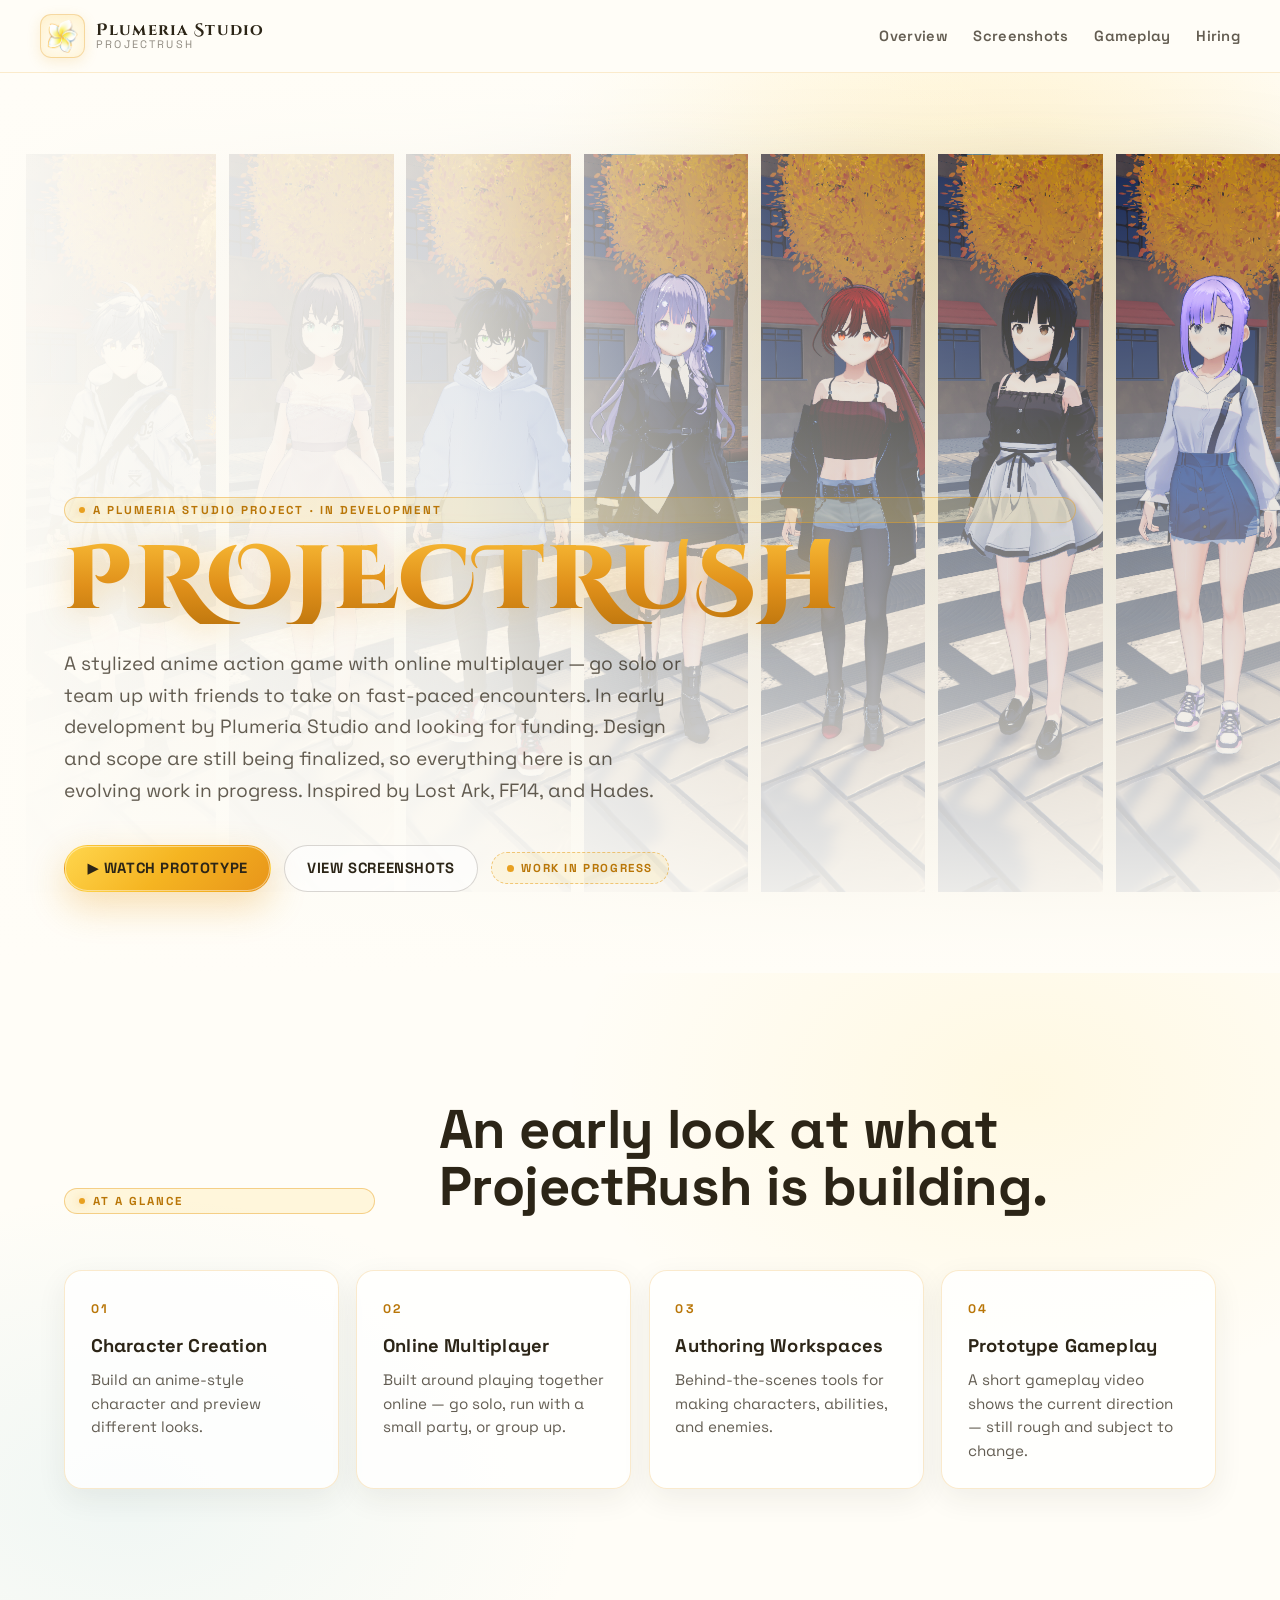
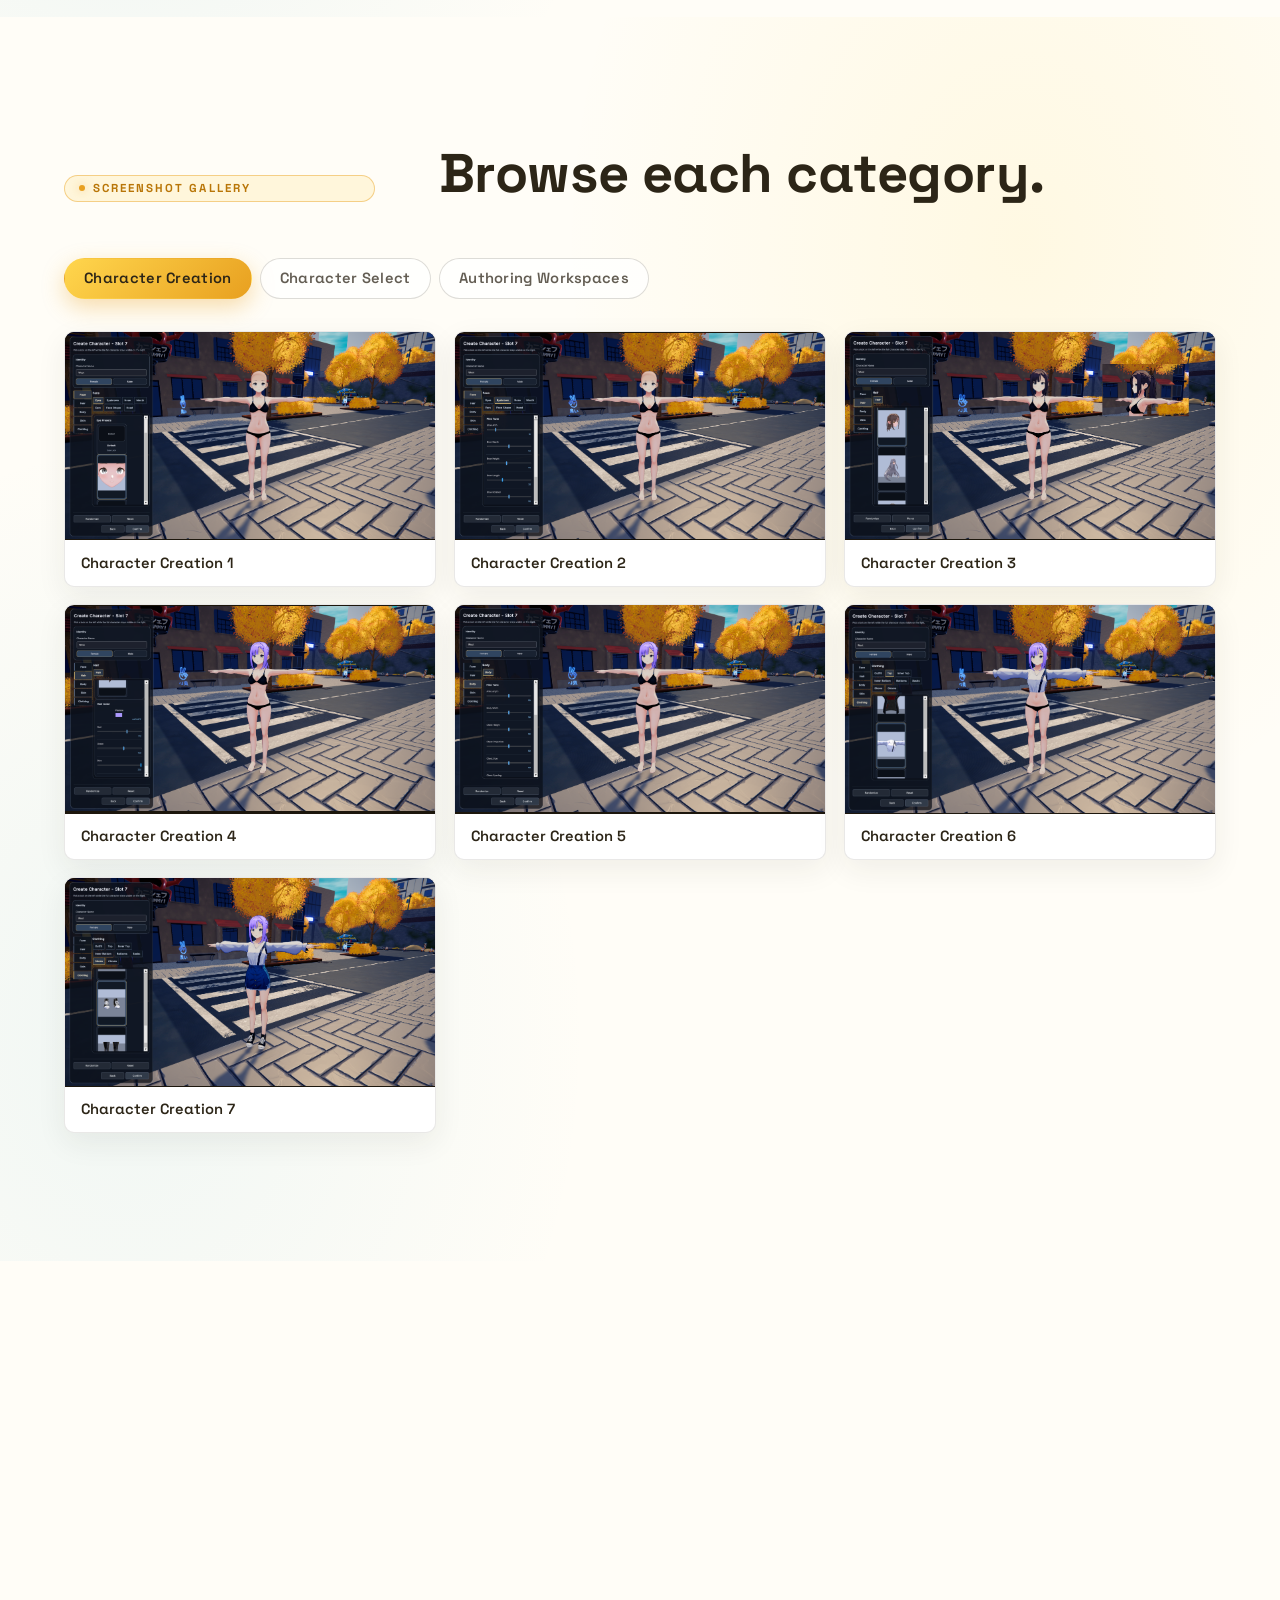
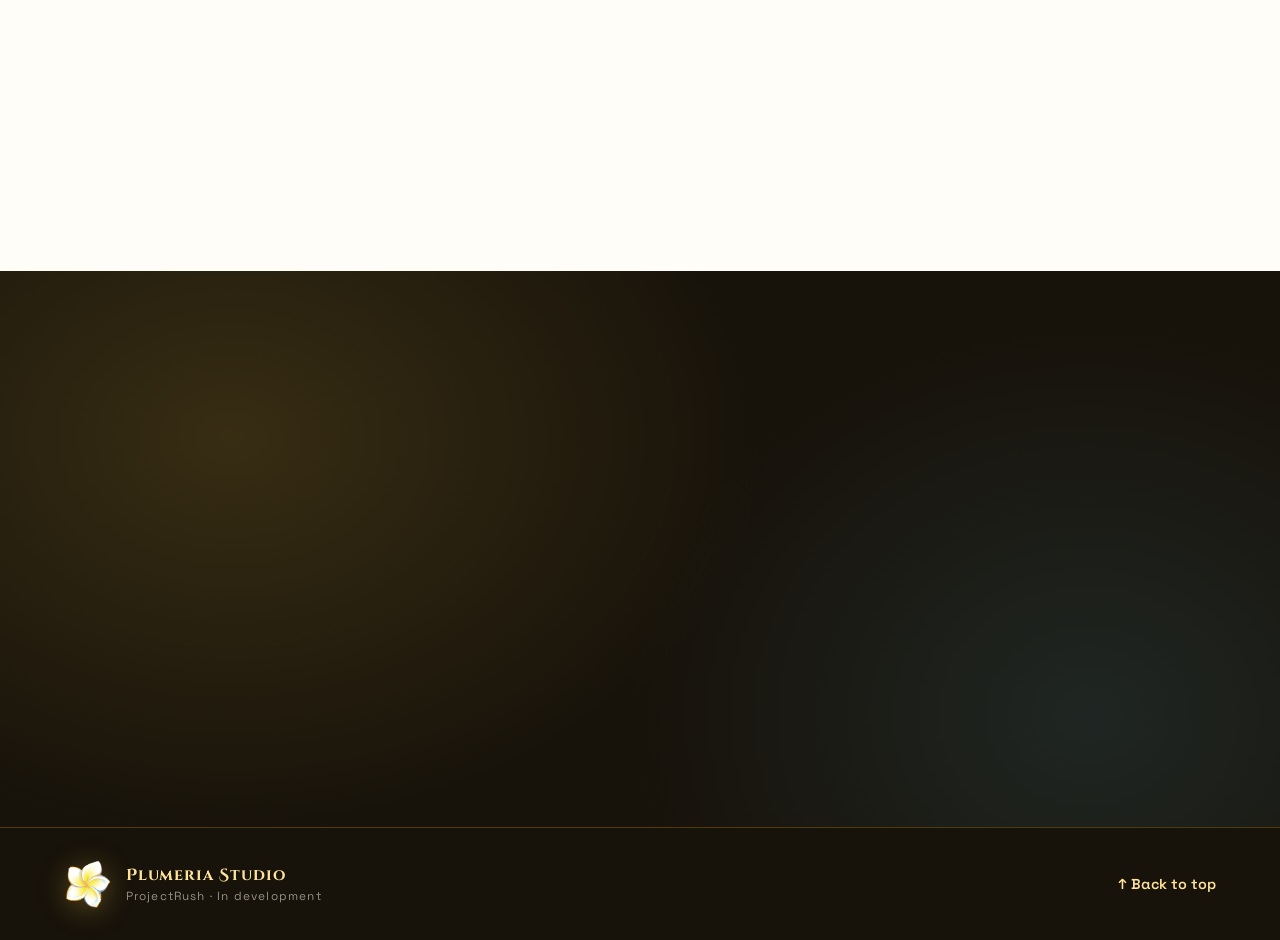
==== commit fa17eb90: "lololol" ====
--- a/index.html
+++ b/index.html
@@ -28,7 +28,6 @@
           <a class="nav-link" href="#overview">Overview</a>
           <a class="nav-link" href="#screenshots">Screenshots</a>
           <a class="nav-link" href="#demo">Gameplay</a>
-          <a class="nav-link" href="plan.html">Plan</a>
           <a class="nav-link" href="join.html">Hiring</a>
         </nav>
       </div>
--- a/styles.css
+++ b/styles.css
@@ -832,6 +832,8 @@
 .tag-audio  { color: var(--leaf); border-color: rgba(47, 158, 99, 0.5); background: rgba(47, 158, 99, 0.1); }
 
 .role-card .tile-title { margin-top: 1.1rem; }
+
+.roles-apply { display: flex; justify-content: center; margin-top: 2.5rem; }
 
 /* Note alert */
 .note {
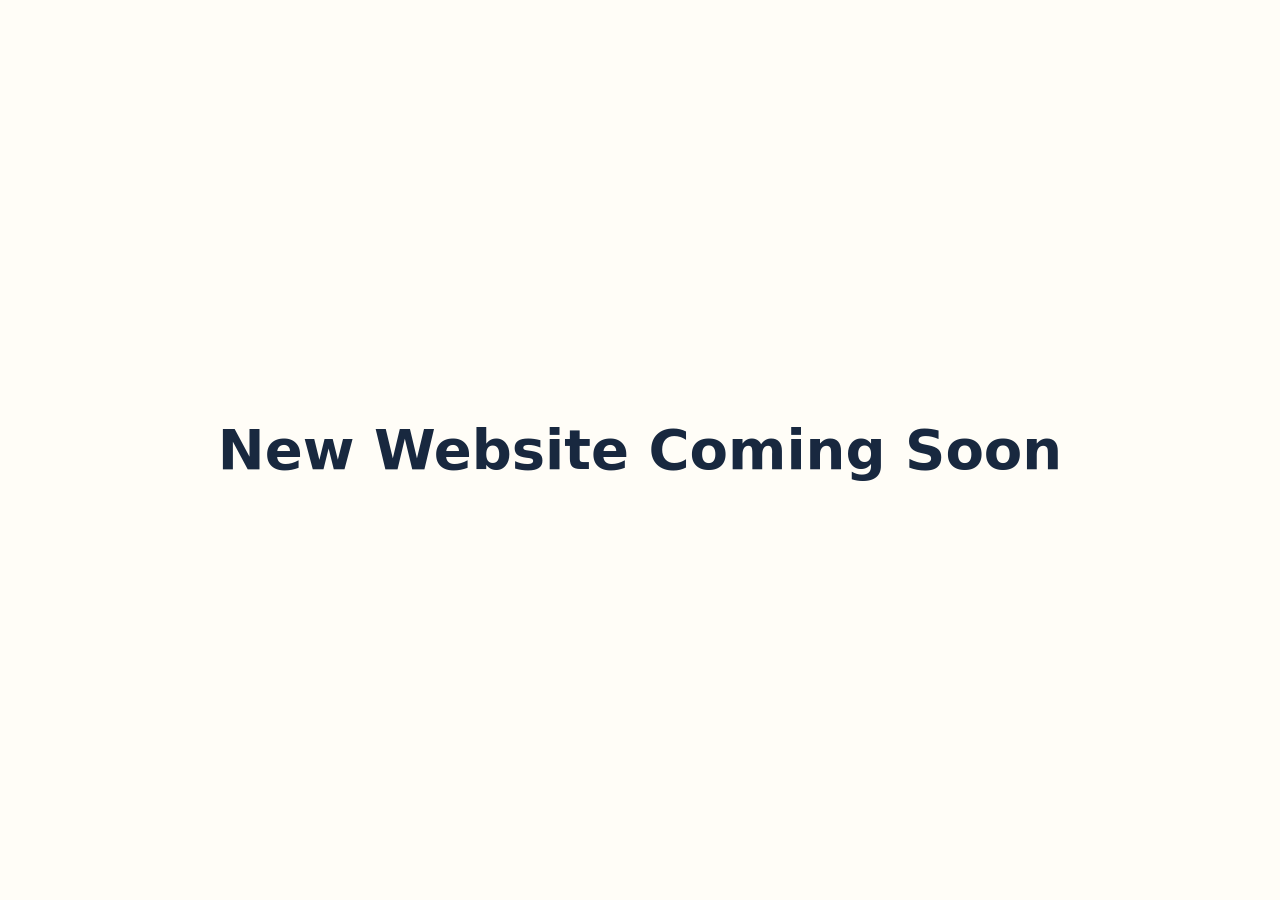
==== commit 57adcc7d: "yah" ====
--- a/index.html
+++ b/index.html
@@ -3,223 +3,35 @@
   <head>
     <meta charset="utf-8">
     <meta name="viewport" content="width=device-width, initial-scale=1">
-    <meta
-      name="description"
-      content="ProjectRush — a stylized anime action game with online multiplayer, in early development by Plumeria Studio. Design and scope still being finalized."
-    >
-    <title>ProjectRush · Plumeria Studio</title>
-    <link rel="preconnect" href="https://fonts.googleapis.com">
-    <link rel="preconnect" href="https://fonts.gstatic.com" crossorigin>
-    <link href="https://fonts.googleapis.com/css2?family=Cinzel:wght@600;700;800;900&family=Space+Grotesk:wght@400;500;600;700&display=swap" rel="stylesheet">
-    <link rel="stylesheet" href="styles.css">
+    <meta name="description" content="New Website Coming Soon">
+    <title>New Website Coming Soon</title>
+    <style>
+      * { box-sizing: border-box; }
+      body {
+        margin: 0;
+        background: #fffdf7;
+        color: #18283f;
+        font-family: system-ui, sans-serif;
+      }
+      main {
+        min-height: 100vh;
+        min-height: 100svh;
+        display: grid;
+        place-items: center;
+        padding: 2rem;
+        text-align: center;
+      }
+      h1 {
+        margin: 0;
+        font-size: clamp(1.75rem, 5vw, 3.5rem);
+        font-weight: 600;
+        line-height: 1.2;
+      }
+    </style>
   </head>
   <body>
-    <header class="nav">
-      <div class="nav-inner">
-        <a class="brand" href="#top" aria-label="Plumeria Studio — ProjectRush home">
-          <span class="brand-mark" aria-hidden="true"><img src="Plumeria_Studio_Logo_Isolated.png" alt=""></span>
-          <span class="brand-name">
-            <strong>Plumeria Studio</strong>
-            <small>ProjectRush</small>
-          </span>
-        </a>
-
-        <nav class="nav-links" aria-label="Main navigation">
-          <a class="nav-link" href="#overview">Overview</a>
-          <a class="nav-link" href="#screenshots">Screenshots</a>
-          <a class="nav-link" href="#demo">Gameplay</a>
-          <a class="nav-link" href="join.html">Hiring</a>
-        </nav>
-      </div>
-    </header>
-
-    <main id="top">
-      <section class="hero" aria-labelledby="hero-title">
-        <div class="vanta-bg" data-vanta="net"></div>
-        <div class="hero-overlay" aria-hidden="true"></div>
-
-        <div class="hero-lineup" aria-label="ProjectRush character select lineup">
-          <img class="hero-character is-primary" src="media/Character_Select1.png" alt="White jacket character" fetchpriority="high" decoding="async">
-          <img class="hero-character" src="media/Character_Select3.png" alt="Pink dress character" decoding="async" fetchpriority="low">
-          <img class="hero-character" src="media/Character_Select5.png" alt="Character lineup addition" decoding="async" fetchpriority="low">
-          <img class="hero-character" src="media/Character_Select0.png" alt="Black outfit character" decoding="async" fetchpriority="low">
-          <img class="hero-character" src="media/Character_Select4.png" alt="Red outfit character" decoding="async" fetchpriority="low">
-          <img class="hero-character" src="media/Character_Select.png" alt="School uniform character" decoding="async" fetchpriority="low">
-          <img class="hero-character" src="media/Character_Select6.png" alt="New character addition" decoding="async" fetchpriority="low">
-        </div>
-
-        <div class="hero-content">
-          <span class="eyebrow">A Plumeria Studio Project · In Development</span>
-          <h1 id="hero-title" class="hero-title">ProjectRush</h1>
-          <p class="hero-lede">
-            A stylized anime action game with online multiplayer — go solo or team up with friends to take on fast-paced encounters. In early development by Plumeria Studio and looking for funding. Design and scope are still being finalized, so everything here is an evolving work in progress. Inspired by Lost Ark, FF14, and Hades.
-          </p>
-          <div class="hero-actions">
-            <a class="btn btn-primary" href="https://streamable.com/0mpy2m?src=player-page-share" target="_blank" rel="noreferrer">
-              ▶ Watch Prototype
-            </a>
-            <a class="btn btn-ghost" href="#screenshots">View Screenshots</a>
-            <span class="wip-flag">Work in progress</span>
-          </div>
-        </div>
-      </section>
-
-      <section id="overview" class="section section-bg" aria-labelledby="overview-title">
-        <div class="section-inner">
-          <div class="section-heading">
-            <div class="section-eyebrow-stack" data-reveal>
-              <span class="eyebrow">At a glance</span>
-            </div>
-            <h2 id="overview-title" class="section-title" data-reveal>An early look at what ProjectRush is building.</h2>
-          </div>
-
-          <div class="grid-4">
-            <article class="glass" data-reveal style="--reveal-delay: 0ms;">
-              <div class="glass-body">
-                <span class="tile-num">01</span>
-                <h3 class="tile-title">Character Creation</h3>
-                <p class="tile-text">Build an anime-style character and preview different looks.</p>
-              </div>
-            </article>
-            <article class="glass" data-reveal style="--reveal-delay: 80ms;">
-              <div class="glass-body">
-                <span class="tile-num">02</span>
-                <h3 class="tile-title">Online Multiplayer</h3>
-                <p class="tile-text">Built around playing together online — go solo, run with a small party, or group up.</p>
-              </div>
-            </article>
-            <article class="glass" data-reveal style="--reveal-delay: 160ms;">
-              <div class="glass-body">
-                <span class="tile-num">03</span>
-                <h3 class="tile-title">Authoring Workspaces</h3>
-                <p class="tile-text">Behind-the-scenes tools for making characters, abilities, and enemies.</p>
-              </div>
-            </article>
-            <article class="glass" data-reveal style="--reveal-delay: 240ms;">
-              <div class="glass-body">
-                <span class="tile-num">04</span>
-                <h3 class="tile-title">Prototype Gameplay</h3>
-                <p class="tile-text">A short gameplay video shows the current direction — still rough and subject to change.</p>
-              </div>
-            </article>
-          </div>
-        </div>
-      </section>
-
-      <section id="screenshots" class="section section-bg" aria-labelledby="screenshots-title">
-        <div class="section-inner">
-          <div class="section-heading">
-            <div class="section-eyebrow-stack" data-reveal>
-              <span class="eyebrow">Screenshot gallery</span>
-            </div>
-            <h2 id="screenshots-title" class="section-title" data-reveal>Browse each category.</h2>
-          </div>
-
-          <div data-reveal>
-            <ul class="tabs" role="tablist" aria-label="Screenshot categories">
-              <li><button class="tab" type="button" role="tab" aria-selected="true" aria-controls="panel-cc" data-tab="cc">Character Creation</button></li>
-              <li><button class="tab" type="button" role="tab" aria-selected="false" aria-controls="panel-cs" data-tab="cs">Character Select</button></li>
-              <li><button class="tab" type="button" role="tab" aria-selected="false" aria-controls="panel-aw" data-tab="aw">Authoring Workspaces</button></li>
-            </ul>
-
-            <div id="panel-cc" class="tab-panel is-active" role="tabpanel">
-              <div class="grid-3">
-                <a class="shot" href="media/Character_Creation1.png" data-lightbox-caption="Character Creation 1"><img class="shot-img" src="media/Character_Creation1.png" alt="Character creation 1" loading="lazy"><span class="shot-cap">Character Creation 1</span></a>
-                <a class="shot" href="media/Character_Creation2.png" data-lightbox-caption="Character Creation 2"><img class="shot-img" src="media/Character_Creation2.png" alt="Character creation 2" loading="lazy"><span class="shot-cap">Character Creation 2</span></a>
-                <a class="shot" href="media/Character_Creation3.png" data-lightbox-caption="Character Creation 3"><img class="shot-img" src="media/Character_Creation3.png" alt="Character creation 3" loading="lazy"><span class="shot-cap">Character Creation 3</span></a>
-                <a class="shot" href="media/Character_Creation4.png" data-lightbox-caption="Character Creation 4"><img class="shot-img" src="media/Character_Creation4.png" alt="Character creation 4" loading="lazy"><span class="shot-cap">Character Creation 4</span></a>
-                <a class="shot" href="media/Character_Creation5.png" data-lightbox-caption="Character Creation 5"><img class="shot-img" src="media/Character_Creation5.png" alt="Character creation 5" loading="lazy"><span class="shot-cap">Character Creation 5</span></a>
-                <a class="shot" href="media/Character_Creation6.png" data-lightbox-caption="Character Creation 6"><img class="shot-img" src="media/Character_Creation6.png" alt="Character creation 6" loading="lazy"><span class="shot-cap">Character Creation 6</span></a>
-                <a class="shot" href="media/Character_Creation7.png" data-lightbox-caption="Character Creation 7"><img class="shot-img" src="media/Character_Creation7.png" alt="Character creation 7" loading="lazy"><span class="shot-cap">Character Creation 7</span></a>
-              </div>
-            </div>
-
-            <div id="panel-cs" class="tab-panel" role="tabpanel">
-              <div class="grid-3">
-                <a class="shot" href="media/Character_Select.png" data-lightbox-caption="Character Select"><img class="shot-img" src="media/Character_Select.png" alt="Character select" loading="lazy"><span class="shot-cap">Character Select</span></a>
-                <a class="shot" href="media/Character_Select0.png" data-lightbox-caption="Character Select 2"><img class="shot-img" src="media/Character_Select0.png" alt="Second character select" loading="lazy"><span class="shot-cap">Character Select 2</span></a>
-                <a class="shot" href="media/Character_Select1.png" data-lightbox-caption="Character Select 3"><img class="shot-img" src="media/Character_Select1.png" alt="Third character select" loading="lazy"><span class="shot-cap">Character Select 3</span></a>
-                <a class="shot" href="media/Character_Select3.png" data-lightbox-caption="Character Select 4"><img class="shot-img" src="media/Character_Select3.png" alt="Fourth character select" loading="lazy"><span class="shot-cap">Character Select 4</span></a>
-                <a class="shot" href="media/Character_Select4.png" data-lightbox-caption="Character Select 5"><img class="shot-img" src="media/Character_Select4.png" alt="Fifth character select" loading="lazy"><span class="shot-cap">Character Select 5</span></a>
-                <a class="shot" href="media/Character_Select5.png" data-lightbox-caption="Character Select 6"><img class="shot-img" src="media/Character_Select5.png" alt="Sixth character select" loading="lazy"><span class="shot-cap">Character Select 6</span></a>
-                <a class="shot" href="media/Character_Select6.png" data-lightbox-caption="Character Select 7"><img class="shot-img" src="media/Character_Select6.png" alt="Seventh character select" loading="lazy"><span class="shot-cap">Character Select 7</span></a>
-              </div>
-            </div>
-
-            <div id="panel-aw" class="tab-panel" role="tabpanel">
-              <div class="grid-2">
-                <a class="shot" href="media/Avatar_Authoring.png" data-lightbox-caption="Avatar Tool"><img class="shot-img" src="media/Avatar_Authoring.png" alt="Avatar tool" loading="lazy"><span class="shot-cap">Avatar Tool</span></a>
-                <a class="shot" href="media/Player_Ability_Authoring.png" data-lightbox-caption="Player Ability Tool"><img class="shot-img" src="media/Player_Ability_Authoring.png" alt="Player ability tool" loading="lazy"><span class="shot-cap">Player Ability Tool</span></a>
-                <a class="shot" href="media/Player_Ability_Authoring1.png" data-lightbox-caption="Player Ability Tool 2"><img class="shot-img" src="media/Player_Ability_Authoring1.png" alt="Second player ability tool" loading="lazy"><span class="shot-cap">Player Ability Tool 2</span></a>
-                <a class="shot" href="media/Enemy_Node_Graph.png" data-lightbox-caption="Enemy Setup Graph"><img class="shot-img" src="media/Enemy_Node_Graph.png" alt="Enemy setup graph" loading="lazy"><span class="shot-cap">Enemy Setup Graph</span></a>
-                <a class="shot" href="media/Enemy_Node_Graph_Skill.png" data-lightbox-caption="Enemy Skill Graph"><img class="shot-img" src="media/Enemy_Node_Graph_Skill.png" alt="Enemy skill graph" loading="lazy"><span class="shot-cap">Enemy Skill Graph</span></a>
-              </div>
-            </div>
-          </div>
-        </div>
-      </section>
-
-      <section id="demo" class="section section-bg" aria-labelledby="demo-title">
-        <div class="section-inner">
-          <div class="demo" data-reveal>
-            <div class="demo-copy">
-              <span class="eyebrow">Prototype gameplay</span>
-              <h2 id="demo-title" class="demo-title">Test Wolf Enemy</h2>
-              <p class="tile-text" style="margin-top:0;">A quick video look at the game direction.</p>
-              <div>
-                <a class="btn btn-primary" href="https://streamable.com/0mpy2m?src=player-page-share" target="_blank" rel="noreferrer">
-                  ⧉ Open Video
-                </a>
-              </div>
-            </div>
-            <div>
-              <iframe
-                class="demo-iframe"
-                title="ProjectRush prototype gameplay"
-                src="https://streamable.com/e/0mpy2m?src=player-page-share"
-                allow="fullscreen; autoplay"
-                allowfullscreen
-              ></iframe>
-            </div>
-          </div>
-        </div>
-      </section>
-
-      <section class="section studio-band" aria-labelledby="studio-title">
-        <div class="section-inner studio-inner">
-          <img class="studio-logo" src="Plumeria_Studio_Logo_Transparent.png" alt="Plumeria Studio logo" loading="lazy" data-reveal>
-          <div data-reveal>
-            <span class="eyebrow">The Studio</span>
-            <h2 id="studio-title" class="studio-title">Developed by Plumeria Studio</h2>
-            <p class="studio-text">ProjectRush is an indie project from <strong>Plumeria Studio</strong> — a small team crafting a stylized anime action game with online multiplayer. We&rsquo;re still early: <strong>design and scope are being finalized</strong>, and everything shown here is an evolving work in progress.</p>
-          </div>
-        </div>
-      </section>
+    <main>
+      <h1>New Website Coming Soon</h1>
     </main>
-
-    <footer class="footer">
-      <div class="footer-inner">
-        <div class="footer-brand">
-          <img class="footer-logo" src="Plumeria_Studio_Logo_Isolated.png" alt="Plumeria Studio">
-          <div>
-            <strong>Plumeria Studio</strong>
-            <small>ProjectRush · In development</small>
-          </div>
-        </div>
-        <a href="#top">↑ Back to top</a>
-      </div>
-    </footer>
-
-    <div class="lightbox" data-lightbox hidden>
-      <button class="lightbox-close" type="button" data-lightbox-close aria-label="Close screenshot preview">✕</button>
-      <figure>
-        <img src="" alt="" data-lightbox-image>
-        <figcaption data-lightbox-caption></figcaption>
-      </figure>
-    </div>
-
-    <script src="https://cdnjs.cloudflare.com/ajax/libs/three.js/r134/three.min.js"></script>
-    <script src="https://cdn.jsdelivr.net/npm/vanta@latest/dist/vanta.net.min.js"></script>
-    <script src="script.js"></script>
   </body>
 </html>
